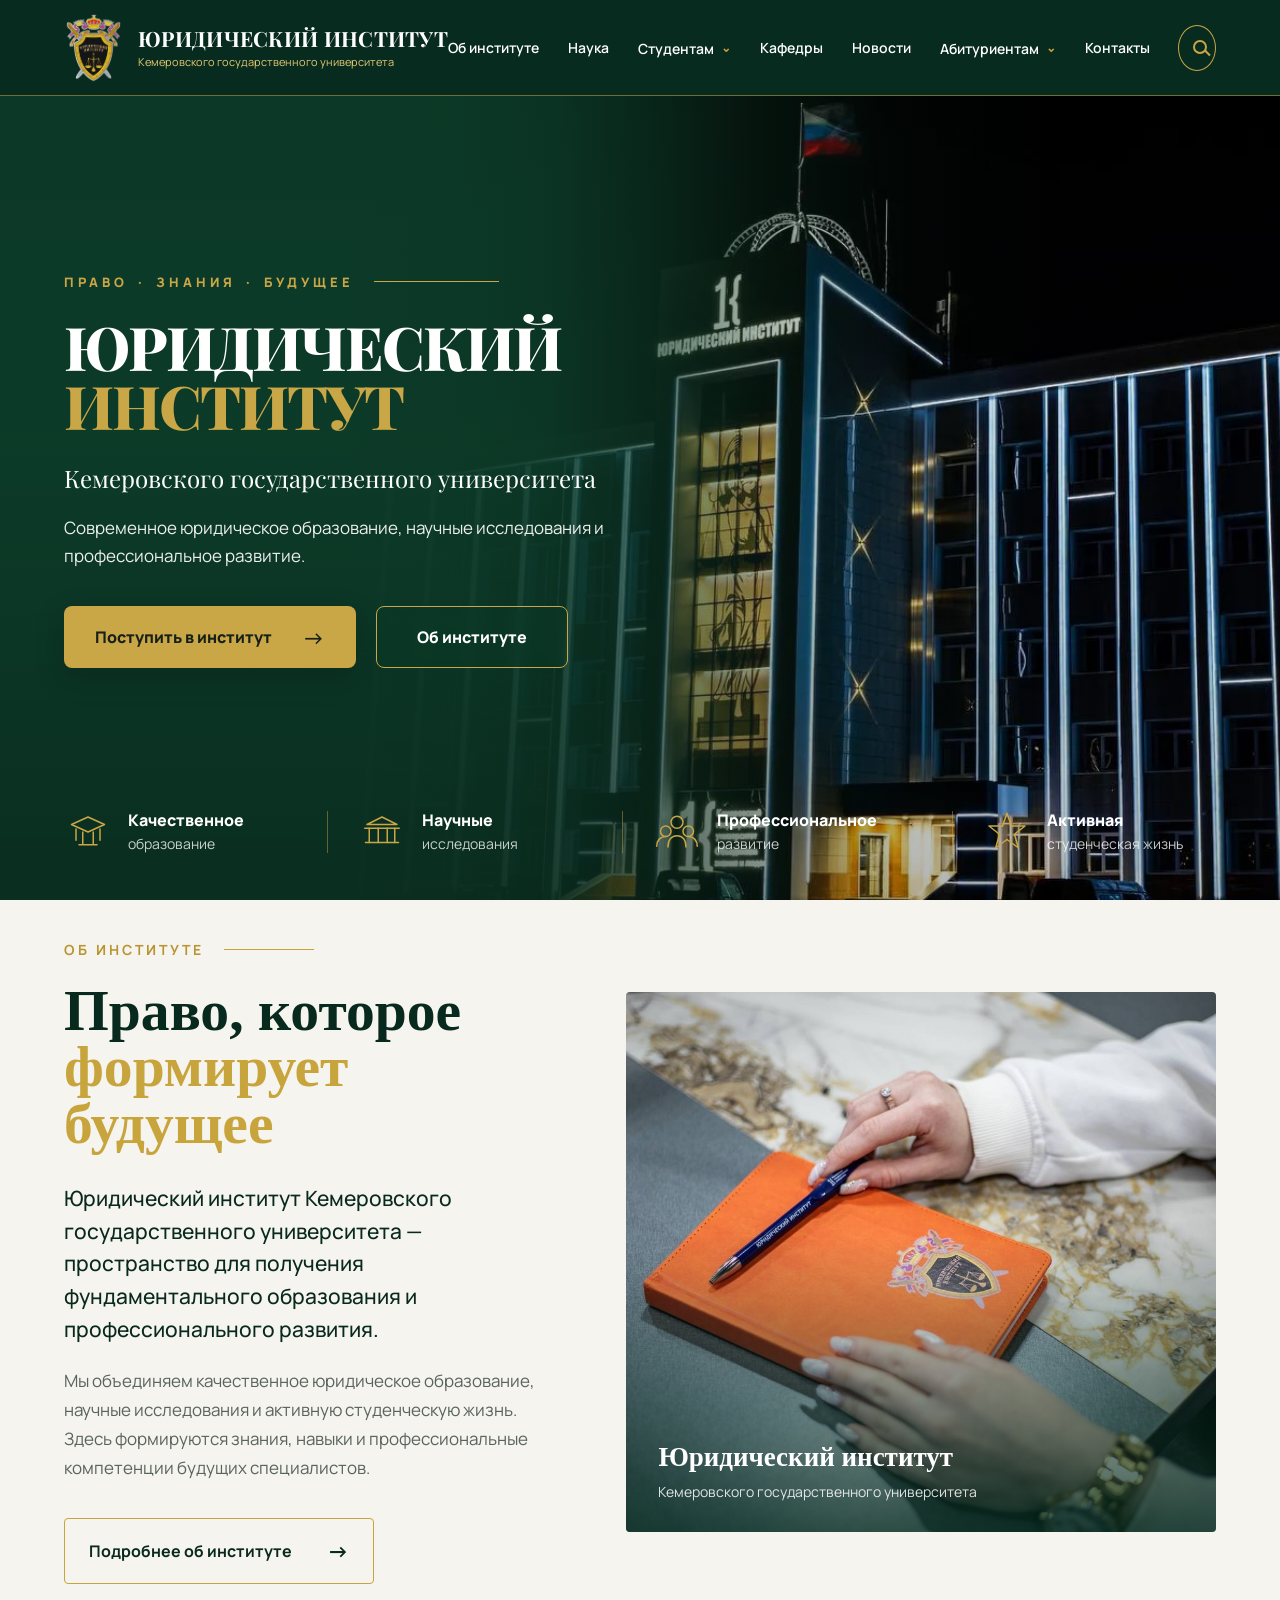
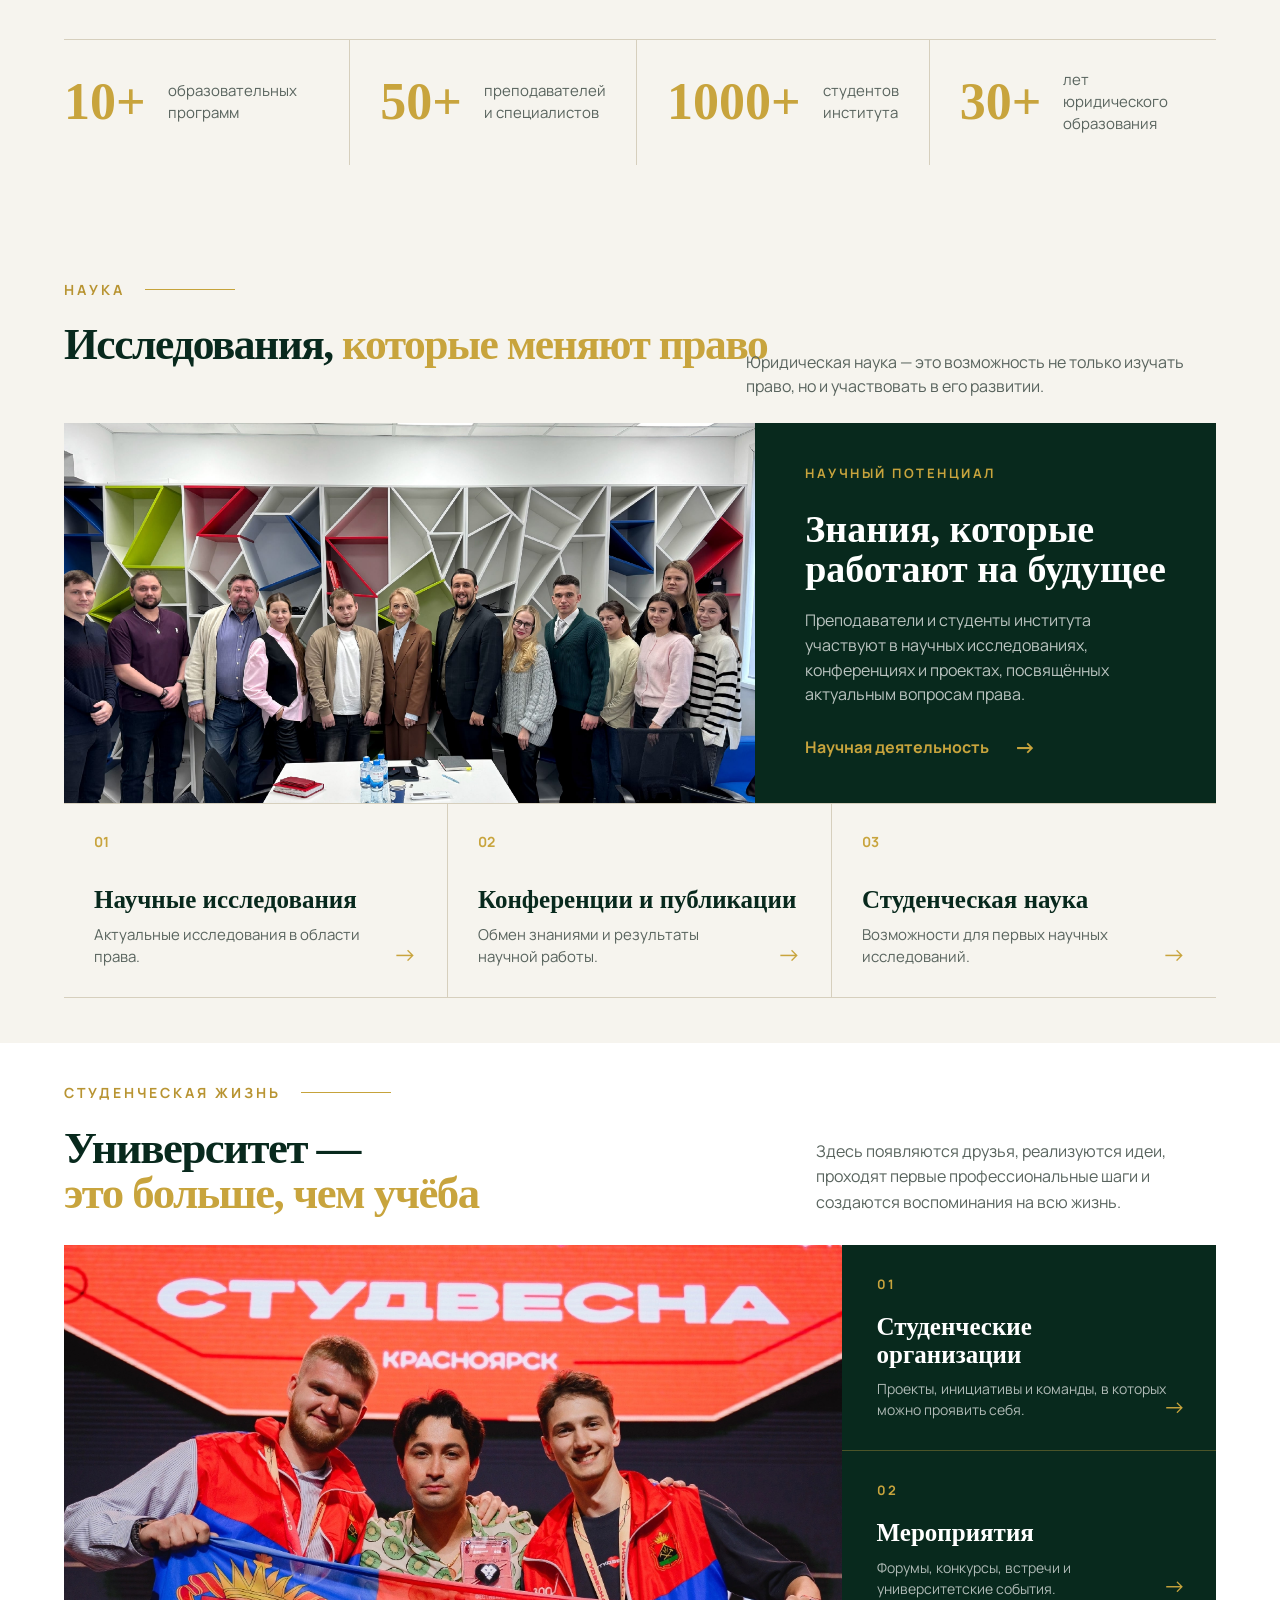
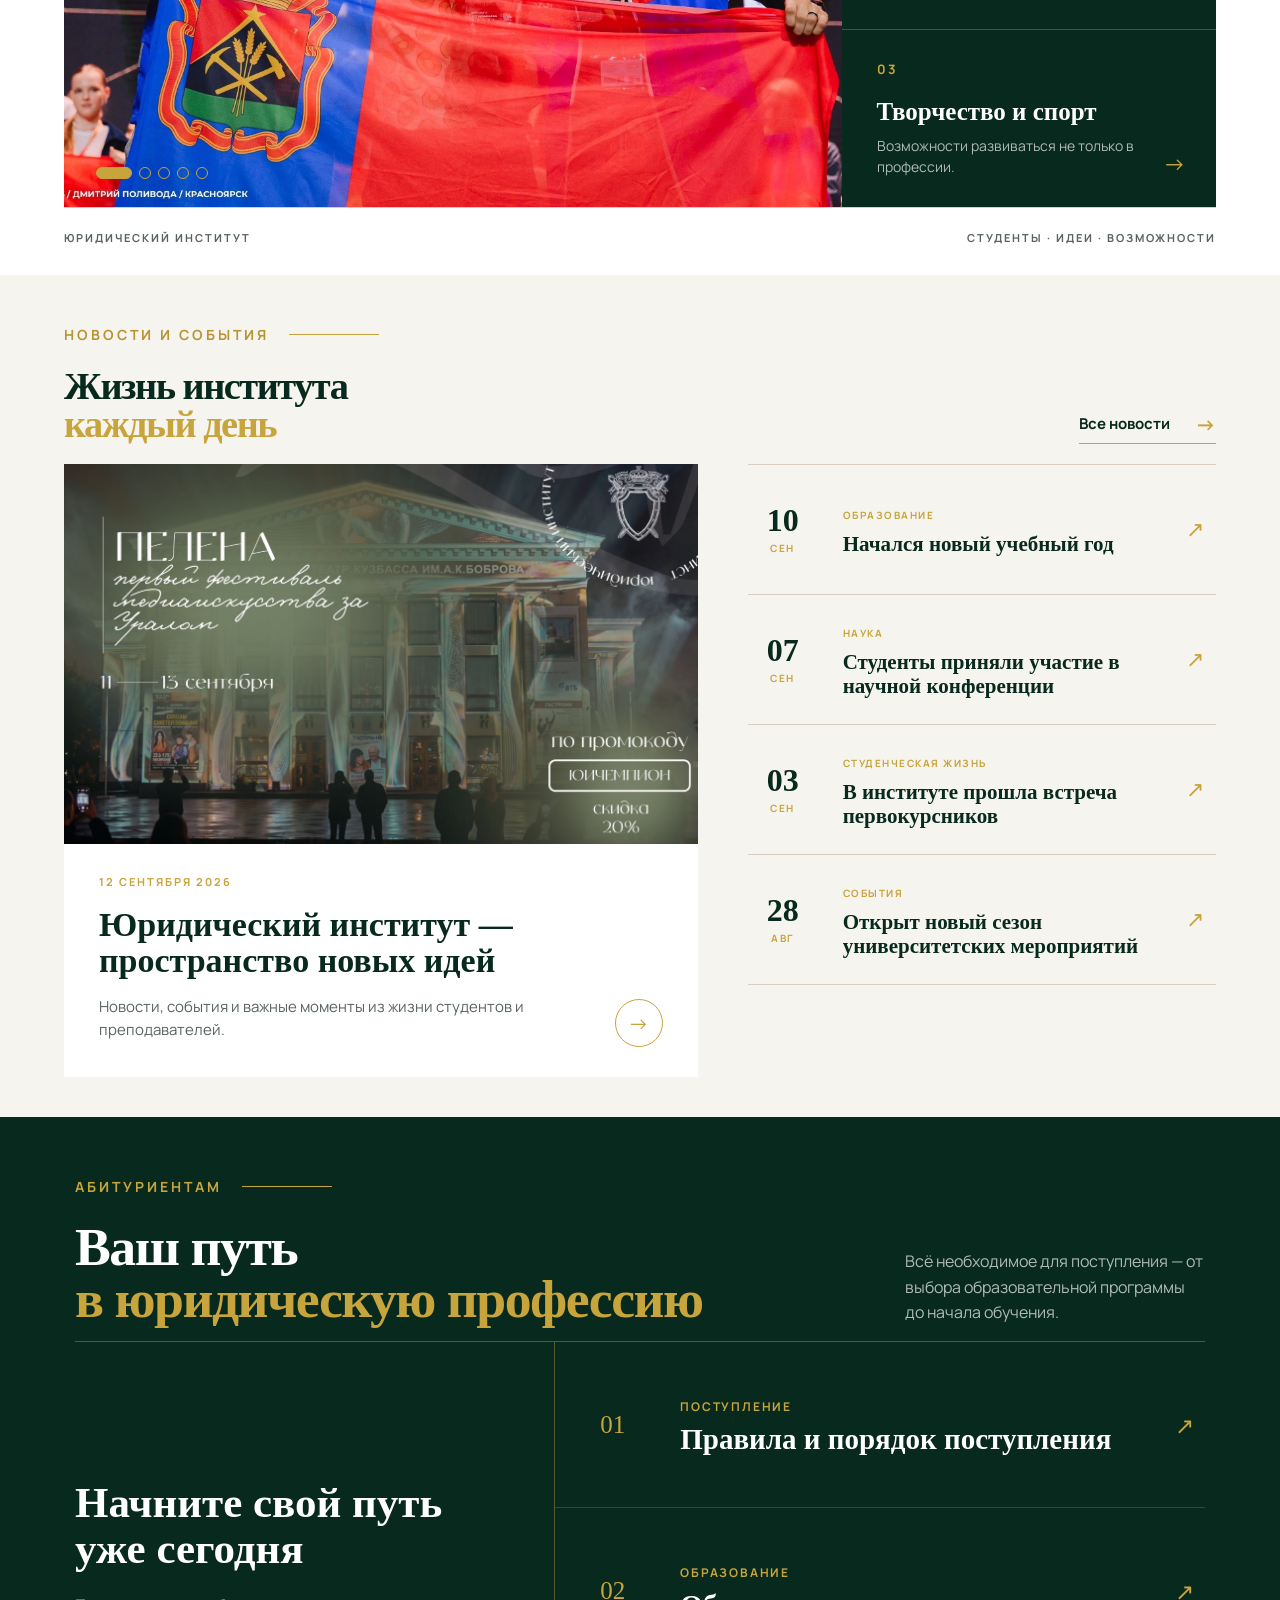
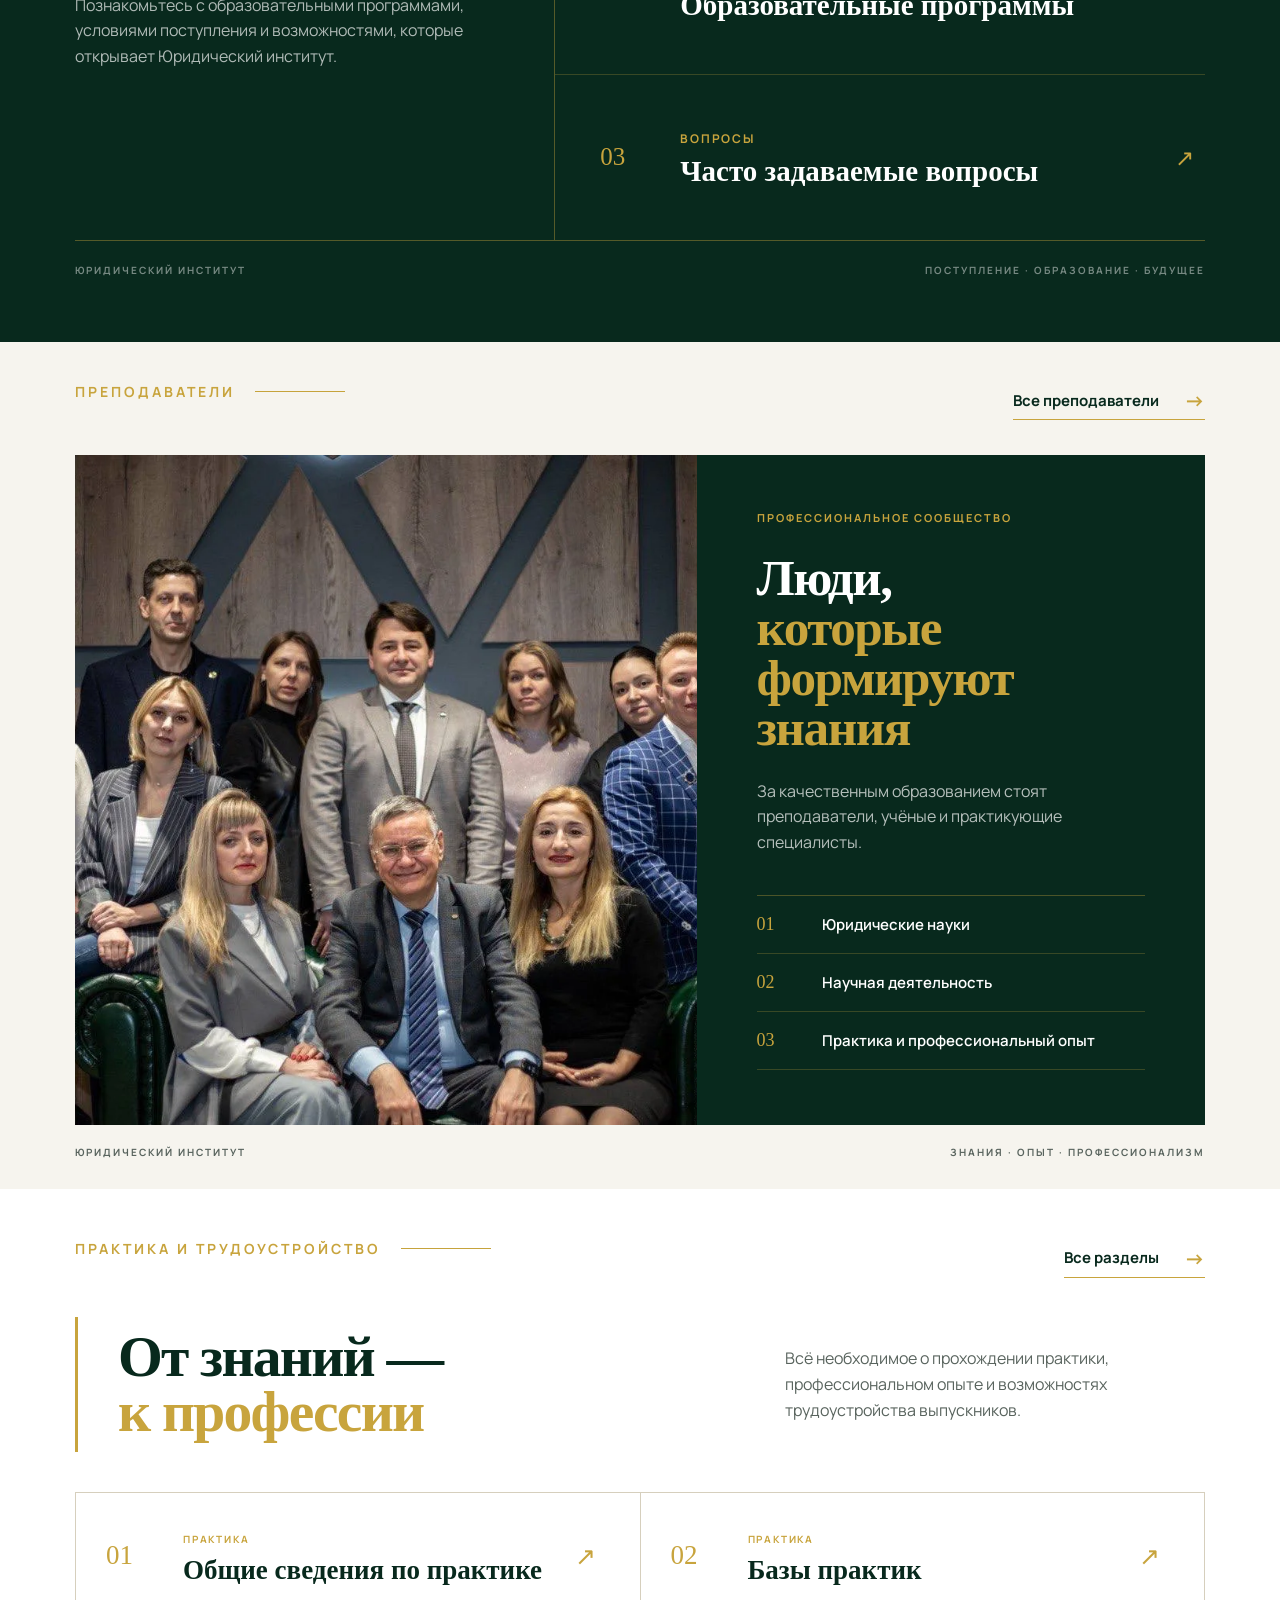
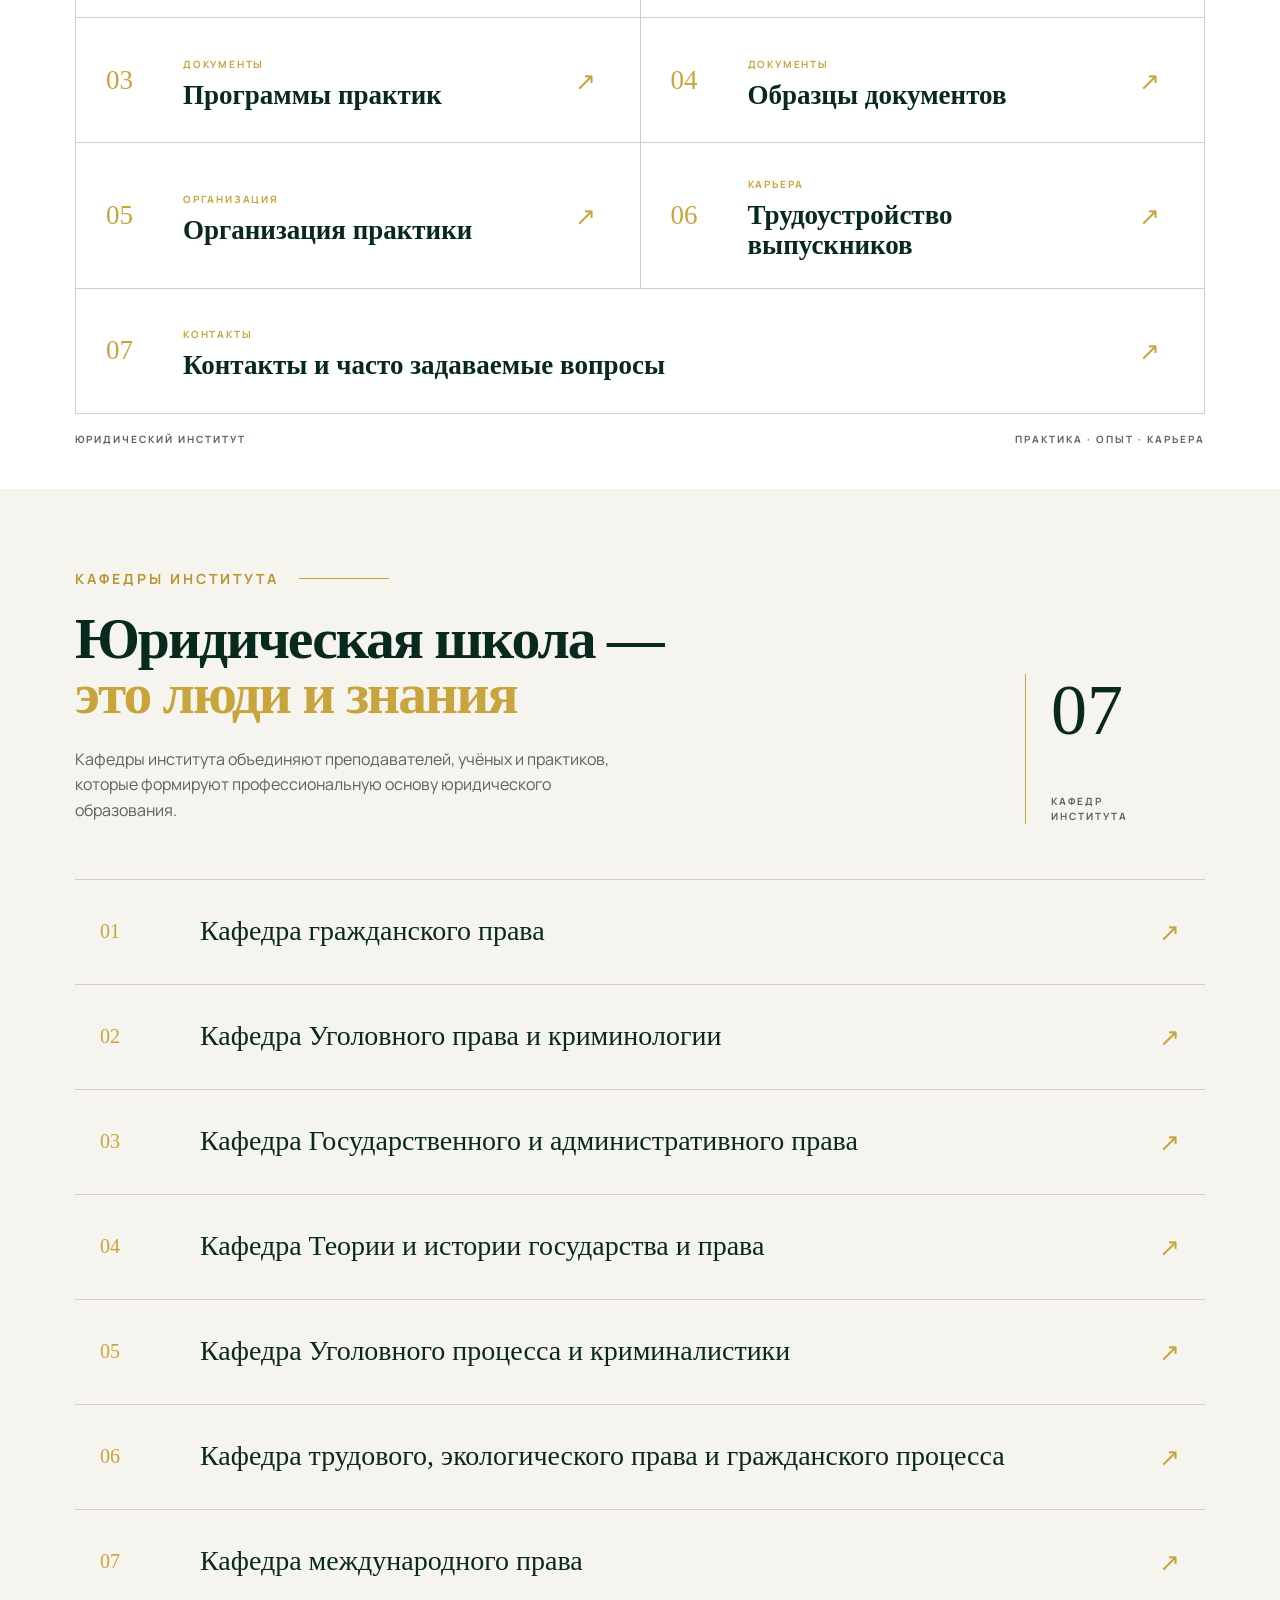
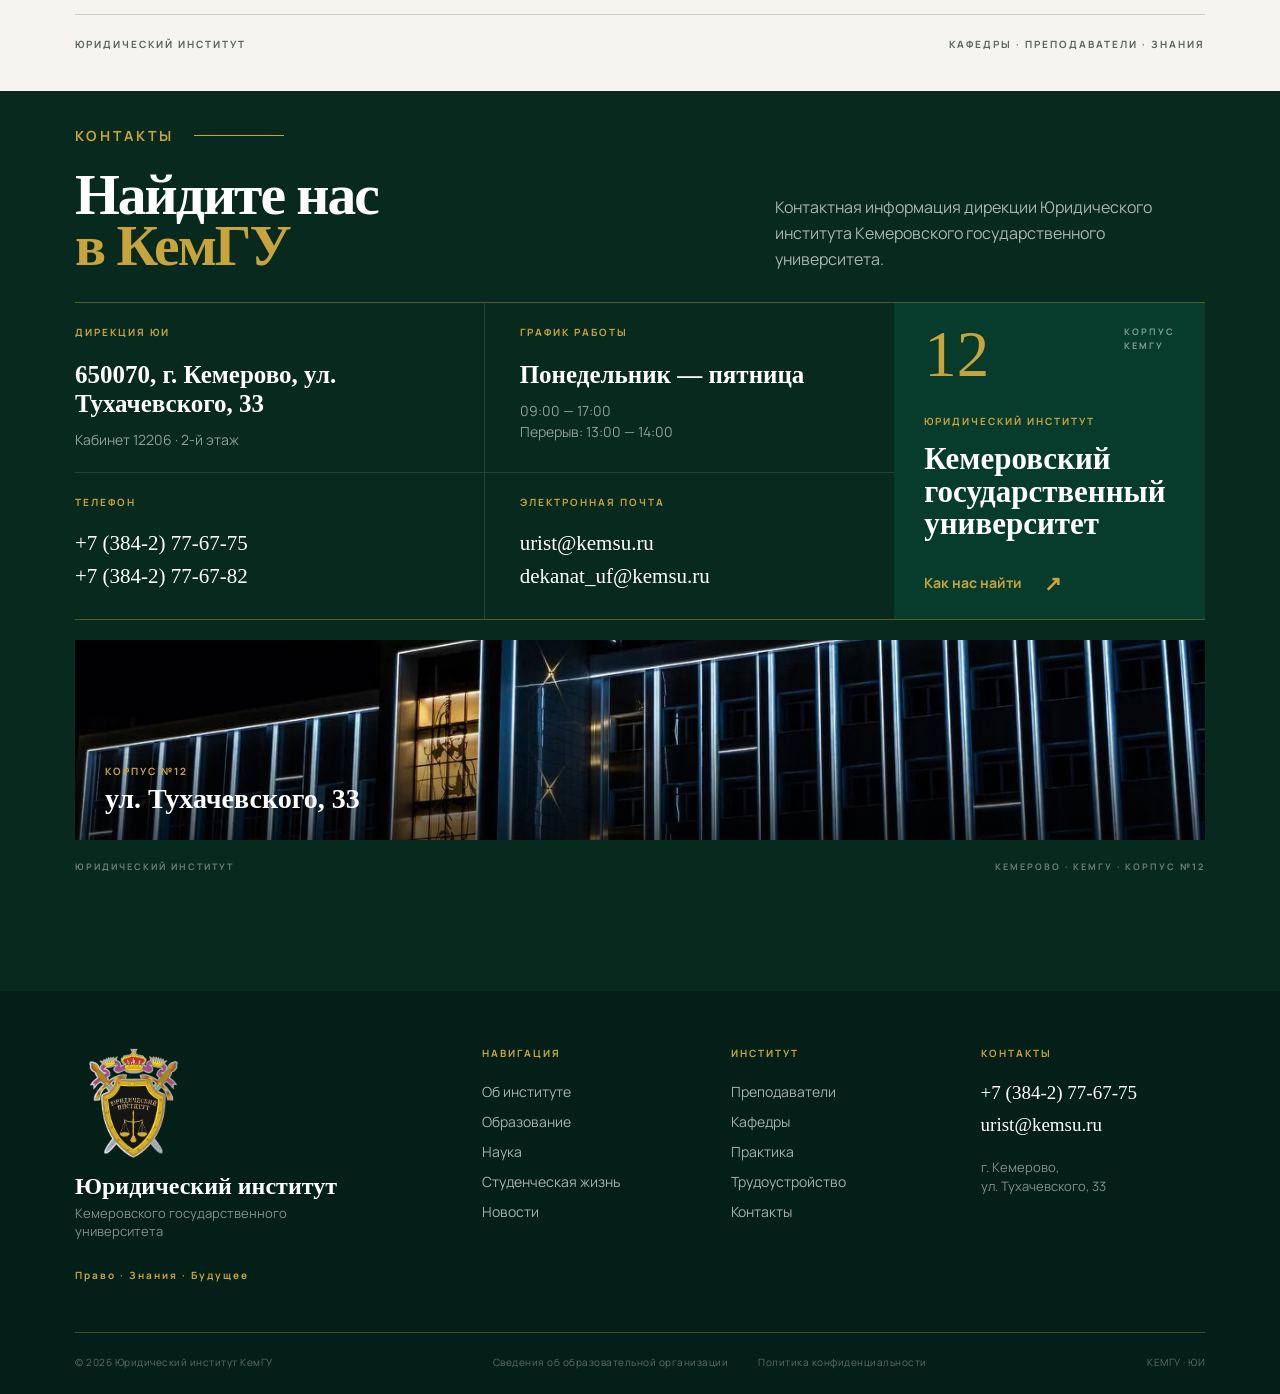
==== index.html @ 69076af4 "Add files via upload" ====
<!DOCTYPE html>
<html lang="ru">

<head>
    <meta charset="UTF-8">
    <meta name="viewport" content="width=device-width, initial-scale=1.0">

    <title>Юридический институт КемГУ</title>

    <!-- Шрифты -->
    <link rel="preconnect" href="https://fonts.googleapis.com">
    <link rel="preconnect" href="https://fonts.gstatic.com" crossorigin>

    <link
        href="https://fonts.googleapis.com/css2?family=Manrope:wght@400;500;600;700;800&family=Playfair+Display:wght@600;700;800&display=swap"
        rel="stylesheet"
    >

    <!-- Наши стили -->
    <link rel="stylesheet" href="style.css">
</head>


<body>

    <!-- =========================
         ШАПКА
    ========================== -->

    <header class="header">

        <div class="container header-inner">

            <!-- Логотип -->

<a href="#top" class="logo">
                <img
                    src="images/emblem.png"
                    alt="Герб Юридического института"
                >

                <div class="logo-text">

                    <div class="logo-title">
                        ЮРИДИЧЕСКИЙ ИНСТИТУТ
                    </div>

                    <div class="logo-subtitle">
                        Кемеровского государственного университета
                    </div>

                </div>

            </a>


            <!-- Навигация -->

<nav class="navigation">

    <a href="#about">
        Об институте
    </a>


    <a href="#science">
        Наука
    </a>

<div class="nav-dropdown">

    <button class="nav-dropdown-button" type="button">
        Студентам
        <span>⌄</span>
    </button>

    <div class="nav-dropdown-menu">

        <a href="#">
            Расписание
            <span>→</span>
        </a>

        <a href="#students">
            Студенческие организации
            <span>→</span>
        </a>

        <a href="#students">
            Мероприятия
            <span>→</span>
        </a>

        <a href="#practice">
            Практика и трудоустройство
            <span>→</span>
        </a>


    </div>

</div>
    <a href="#departments">
        Кафедры
    </a>

    <a href="#news">
        Новости
    </a>

<div class="nav-dropdown nav-dropdown-applicants">

    <button class="nav-dropdown-button" type="button">
        Абитуриентам
        <span>⌄</span>
    </button>

    <div class="nav-dropdown-menu">

        <a href="applicants.html">
            Абитуриенту
            <span>→</span>
        </a>

        <a href="applicants.html#programs">
            Образовательные программы
            <span>→</span>
        </a>

        <a href="applicants.html#rules">
            Правила и порядок поступления
            <span>→</span>
        </a>

        <a href="applicants.html#faq">
            Часто задаваемые вопросы
            <span>→</span>
        </a>

    </div>

</div>

    <a href="#contacts">
        Контакты
    </a>

</nav>

            <!-- Поиск -->

            <button class="search-button" aria-label="Поиск">

                <span></span>

            </button>

        </div>

    </header>



    <!-- =========================
         ГЛАВНЫЙ ЭКРАН
    ========================== -->

    <main>

<section class="hero" id="top">

            <!-- ФОТО КОРПУСА -->

            <div class="hero-photo">

                <img
                    src="images/institute.webp"
                    alt="Здание Юридического института"
                >

            </div>


            <!-- ЗЕЛЁНЫЙ ГРАДИЕНТ -->

            <div class="hero-gradient"></div>


            <!-- ДОПОЛНИТЕЛЬНОЕ ЗАТЕМНЕНИЕ -->

            <div class="hero-dark"></div>



            <!-- ОСНОВНОЙ КОНТЕНТ -->

            <div class="container hero-container">

                <div class="hero-content">


                    <!-- Маленький заголовок -->

                    <div class="hero-label">

                        <span>
                            ПРАВО
                        </span>

                        <b>·</b>

                        <span>
                            ЗНАНИЯ
                        </span>

                        <b>·</b>

                        <span>
                            БУДУЩЕЕ
                        </span>

                        <i></i>

                    </div>



                    <!-- Главный заголовок -->

                    <h1>

                        <span class="title-white">
                            ЮРИДИЧЕСКИЙ
                        </span>

                        <span class="title-gold">
                            ИНСТИТУТ
                        </span>

                    </h1>



                    <!-- Университет -->

                    <div class="hero-university">

                        Кемеровского государственного университета

                    </div>



                    <!-- Описание -->

                    <p class="hero-description">

                        Современное юридическое образование,
                        научные исследования и профессиональное развитие.

                    </p>



                    <!-- Кнопки -->

                    <div class="hero-buttons">

                        <a href="#" class="button button-primary">

                            <span>
                                Поступить в институт
                            </span>

                            <strong>
                                →
                            </strong>

                        </a>


                        <a href="#" class="button button-secondary">

                            Об институте

                        </a>

                    </div>


                </div>

            </div>



            <!-- =========================
                 ПРЕИМУЩЕСТВА
            ========================== -->

            <div class="container features">


                <!-- 1 -->

                <div class="feature">

                    <div class="feature-icon">

                        <svg viewBox="0 0 64 64">
                            <path d="M10 22 L32 12 L54 22 L32 32 Z"/>
                            <path d="M16 28 V43"/>
                            <path d="M48 28 V43"/>
                            <path d="M25 32 V48"/>
                            <path d="M39 32 V48"/>
                            <path d="M20 49 H44"/>
                        </svg>

                    </div>

                    <div class="feature-text">

                        <strong>
                            Качественное
                        </strong>

                        <span>
                            образование
                        </span>

                    </div>

                </div>



                <!-- Разделитель -->

                <div class="feature-divider"></div>



                <!-- 2 -->

                <div class="feature">

                    <div class="feature-icon">

                        <svg viewBox="0 0 64 64">
                            <path d="M10 46 H54"/>
                            <path d="M15 46 V27"/>
                            <path d="M27 46 V27"/>
                            <path d="M39 46 V27"/>
                            <path d="M49 46 V27"/>
                            <path d="M9 27 H55"/>
                            <path d="M12 22 L32 12 L52 22 Z"/>
                        </svg>

                    </div>

                    <div class="feature-text">

                        <strong>
                            Научные
                        </strong>

                        <span>
                            исследования
                        </span>

                    </div>

                </div>



                <!-- Разделитель -->

                <div class="feature-divider"></div>



                <!-- 3 -->

                <div class="feature">

                    <div class="feature-icon">

                        <svg viewBox="0 0 64 64">
                            <circle cx="32" cy="19" r="8"/>
                            <circle cx="17" cy="31" r="7"/>
                            <circle cx="47" cy="31" r="7"/>
                            <path d="M20 52 C20 42 25 37 32 37 C39 37 44 42 44 52"/>
                            <path d="M5 51 C5 43 10 38 17 38"/>
                            <path d="M59 51 C59 43 54 38 47 38"/>
                        </svg>

                    </div>

                    <div class="feature-text">

                        <strong>
                            Профессиональное
                        </strong>

                        <span>
                            развитие
                        </span>

                    </div>

                </div>



                <!-- Разделитель -->

                <div class="feature-divider"></div>



                <!-- 4 -->

                <div class="feature">

                    <div class="feature-icon">

                        <svg viewBox="0 0 64 64">
                            <path d="M32 7 L38 24 L56 24 L42 35 L47 53 L32 42 L17 53 L22 35 L8 24 L26 24 Z"/>
                        </svg>

                    </div>

                    <div class="feature-text">

                        <strong>
                            Активная
                        </strong>

                        <span>
                            студенческая жизнь
                        </span>

                    </div>

                </div>


            </div>


        </section>


        <!-- =========================
     ОБ ИНСТИТУТЕ
========================== -->

<section class="about" id="about">
    <div class="container about-container">

        <!-- ТЕКСТ -->

        <div class="about-content">

            <div class="section-label">
                ОБ ИНСТИТУТЕ
            </div>

            <h2>
                Право, которое
                <span>формирует будущее</span>
            </h2>

            <p class="about-lead">
                Юридический институт Кемеровского государственного
                университета — пространство для получения
                фундаментального образования и профессионального развития.
            </p>

            <p class="about-text">
                Мы объединяем качественное юридическое образование,
                научные исследования и активную студенческую жизнь.
                Здесь формируются знания, навыки и профессиональные
                компетенции будущих специалистов.
            </p>

            <a href="#" class="about-button">
                Подробнее об институте
                <span>→</span>
            </a>

        </div>


        <!-- ФОТО -->

        <div class="about-photo">

            <img
                src="images/bloknot.jpg"
                alt="Юридический институт"
            >

            <div class="about-photo-label">

                <strong>
                    Юридический институт
                </strong>

                <span>
                    Кемеровского государственного университета
                </span>

            </div>

        </div>

    </div>


    <!-- ПОКАЗАТЕЛИ -->

    <div class="container about-stats">

        <div class="about-stat">
            <strong>10+</strong>
            <span>образовательных<br>программ</span>
        </div>

        <div class="about-stat">
            <strong>50+</strong>
            <span>преподавателей<br>и специалистов</span>
        </div>

        <div class="about-stat">
            <strong>1000+</strong>
            <span>студентов<br>института</span>
        </div>

        <div class="about-stat">
            <strong>30+</strong>
            <span>лет юридического<br>образования</span>
        </div>

    </div>

</section>




<!-- =========================
     НАУКА
========================== -->

<section class="science" id="science">
    <div class="container science-container">

        <!-- ЗАГОЛОВОК -->

        <div class="science-header">

            <div class="section-label">
                НАУКА
            </div>

            <h2>
                Исследования,
                <span>которые меняют право</span>
            </h2>

        </div>


        <!-- ВВОДНЫЙ ТЕКСТ -->

        <div class="science-intro">

            Юридическая наука — это возможность
            не только изучать право, но и участвовать
            в его развитии.

        </div>


        <!-- ОСНОВНОЙ БЛОК -->

        <div class="science-main">


            <!-- ФОТО -->

            <div class="science-photo">

                <img
                    src="images/science-conference.jpg"
                    alt="Научная деятельность Юридического института"
                >

            </div>


            <!-- ТЕКСТ -->

            <div class="science-content">

                <div class="science-number">
                    НАУЧНЫЙ ПОТЕНЦИАЛ
                </div>

                <h3>
                    Знания,
                    которые работают
                    на будущее
                </h3>

                <p>
                    Преподаватели и студенты института
                    участвуют в научных исследованиях,
                    конференциях и проектах, посвящённых
                    актуальным вопросам права.
                </p>

                <a href="#" class="science-button">
                    Научная деятельность
                    <span>→</span>
                </a>

            </div>

        </div>


        <!-- НАПРАВЛЕНИЯ -->

<!-- НАПРАВЛЕНИЯ -->

<div class="science-list">


    <a href="#" class="science-card">

        <span class="science-card-number">
            01
        </span>

        <div class="science-card-content">

            <h4>
                Научные исследования
            </h4>

            <p>
                Актуальные исследования
                в области права.
            </p>

        </div>

        <span class="science-card-arrow">
            →
        </span>

    </a>


    <a href="#" class="science-card">

        <span class="science-card-number">
            02
        </span>

        <div class="science-card-content">

            <h4>
                Конференции и публикации
            </h4>

            <p>
                Обмен знаниями и результаты
                научной работы.
            </p>

        </div>

        <span class="science-card-arrow">
            →
        </span>

    </a>


    <a href="#" class="science-card">

        <span class="science-card-number">
            03
        </span>

        <div class="science-card-content">

            <h4>
                Студенческая наука
            </h4>

            <p>
                Возможности для первых
                научных исследований.
            </p>

        </div>

        <span class="science-card-arrow">
            →
        </span>

    </a>


</div>
    </div>

</section>


<section class="student-life" id="students">
        <div class="container">

        <div class="student-life-header">
            <div>
                <div class="section-label">СТУДЕНЧЕСКАЯ ЖИЗНЬ</div>

                <h2>
                    Университет —
                    <span>это больше, чем учёба</span>
                </h2>
            </div>

            <p class="student-life-intro">
                Здесь появляются друзья, реализуются идеи,
                проходят первые профессиональные шаги
                и создаются воспоминания на всю жизнь.
            </p>
        </div>

        <div class="student-life-main">

<div class="student-life-photo">

    <img src="images/student-life.jpg"
         alt="Студенческая жизнь"
         class="student-slide active">

    <img src="images/student-life-2.jpg"
         alt="Студенческая жизнь"
         class="student-slide">

    <img src="images/student-life-3.jpg"
         alt="Студенческая жизнь"
         class="student-slide">

    <img src="images/student-life-4.jpg"
         alt="Студенческая жизнь"
         class="student-slide">

    <img src="images/student-life-5.jpg"
         alt="Студенческая жизнь"
         class="student-slide">

         <div class="student-life-dots">
    <button class="student-dot active" data-slide="0"></button>
    <button class="student-dot" data-slide="1"></button>
    <button class="student-dot" data-slide="2"></button>
    <button class="student-dot" data-slide="3"></button>
    <button class="student-dot" data-slide="4"></button>
        </div>

</div>
            <div class="student-life-links">

                <a href="#" class="student-life-item">
                    <span class="student-life-number">01</span>

                    <div>
                        <h3>Студенческие организации</h3>
                        <p>
                            Проекты, инициативы и команды,
                            в которых можно проявить себя.
                        </p>
                    </div>

                    <span class="student-life-arrow">→</span>
                </a>

                <a href="#" class="student-life-item">
                    <span class="student-life-number">02</span>

                    <div>
                        <h3>Мероприятия</h3>
                        <p>
                            Форумы, конкурсы, встречи
                            и университетские события.
                        </p>
                    </div>

                    <span class="student-life-arrow">→</span>
                </a>

                <a href="#" class="student-life-item">
                    <span class="student-life-number">03</span>

                    <div>
                        <h3>Творчество и спорт</h3>
                        <p>
                            Возможности развиваться
                            не только в профессии.
                        </p>
                    </div>

                    <span class="student-life-arrow">→</span>
                </a>

            </div>

        </div>

        <div class="student-life-bottom">
            <span>ЮРИДИЧЕСКИЙ ИНСТИТУТ</span>
            <span>СТУДЕНТЫ · ИДЕИ · ВОЗМОЖНОСТИ</span>
        </div>

    </div>
</section>

    </main>

<script>
    const studentSlides = document.querySelectorAll('.student-slide');
    const studentDots = document.querySelectorAll('.student-dot');
    const studentPhoto = document.querySelector('.student-life-photo');

    let currentStudentSlide = 0;
    let isChanging = false;
    let slideTimer;

    function showStudentSlide(index) {

        if (index === currentStudentSlide || isChanging) {
            return;
        }

        isChanging = true;

        const currentSlide = studentSlides[currentStudentSlide];
        const nextSlide = studentSlides[index];

        // Новая фотография заезжает справа
        nextSlide.classList.add('active');

        // Старая фотография уезжает влево
        currentSlide.classList.remove('active');
        currentSlide.classList.add('previous');

        // Переключаем точки
        studentDots[currentStudentSlide].classList.remove('active');
        studentDots[index].classList.add('active');

        currentStudentSlide = index;

        setTimeout(() => {
            currentSlide.classList.remove('previous');
            isChanging = false;
        }, 850);
    }

    function nextStudentSlide() {

        const nextSlide =
            (currentStudentSlide + 1) % studentSlides.length;

        showStudentSlide(nextSlide);
    }

    // Запускаем автоматическое переключение
    function startSlideTimer() {
        slideTimer = setInterval(nextStudentSlide, 4000);
    }

    // Останавливаем переключение
    function stopSlideTimer() {
        clearInterval(slideTimer);
    }

    // Навёл мышь — остановили
    studentPhoto.addEventListener('mouseenter', () => {
        stopSlideTimer();
    });

    // Убрал мышь — снова запустили
    studentPhoto.addEventListener('mouseleave', () => {
        stopSlideTimer();
        startSlideTimer();
    });

    // Переключение по точкам
    studentDots.forEach((dot, index) => {

        dot.addEventListener('click', () => {
            showStudentSlide(index);
        });

    });

    // Запускаем слайд-шоу
    startSlideTimer();
</script>

<!-- =========================
     Новости и события
========================== -->

<section class="news" id="news">
        <div class="container">

        <div class="news-header">
            <div>
                <div class="section-label">НОВОСТИ И СОБЫТИЯ</div>
                <h2>Жизнь института<br><span>каждый день</span></h2>
            </div>

            <a href="#" class="news-all">
                Все новости <span>→</span>
            </a>
        </div>

        <div class="news-layout">

            <!-- Главная новость -->
            <a href="#" class="news-feature">
                <div class="news-feature-image">
                    <img src="images/news-main.jpg" alt="Новости Юридического института">
                </div>

                <div class="news-feature-content">
                    <div class="news-date">12 СЕНТЯБРЯ 2026</div>

                    <h3>
                        Юридический институт —
                        пространство новых идей
                    </h3>

                    <p>
                        Новости, события и важные моменты
                        из жизни студентов и преподавателей.
                    </p>

                    <span class="news-arrow">→</span>
                </div>
            </a>

            <!-- Список новостей -->
            <div class="news-list">

                <a href="#" class="news-item">
                    <div class="news-item-date">
                        <strong>10</strong>
                        <span>СЕН</span>
                    </div>

                    <div class="news-item-content">
                        <span>ОБРАЗОВАНИЕ</span>
                        <h3>Начался новый учебный год</h3>
                    </div>

                    <div class="news-item-arrow">↗</div>
                </a>

                <a href="#" class="news-item">
                    <div class="news-item-date">
                        <strong>07</strong>
                        <span>СЕН</span>
                    </div>

                    <div class="news-item-content">
                        <span>НАУКА</span>
                        <h3>Студенты приняли участие в научной конференции</h3>
                    </div>

                    <div class="news-item-arrow">↗</div>
                </a>

                <a href="#" class="news-item">
                    <div class="news-item-date">
                        <strong>03</strong>
                        <span>СЕН</span>
                    </div>

                    <div class="news-item-content">
                        <span>СТУДЕНЧЕСКАЯ ЖИЗНЬ</span>
                        <h3>В институте прошла встреча первокурсников</h3>
                    </div>

                    <div class="news-item-arrow">↗</div>
                </a>

                <a href="#" class="news-item">
                    <div class="news-item-date">
                        <strong>28</strong>
                        <span>АВГ</span>
                    </div>

                    <div class="news-item-content">
                        <span>СОБЫТИЯ</span>
                        <h3>Открыт новый сезон университетских мероприятий</h3>
                    </div>

                    <div class="news-item-arrow">↗</div>
                </a>

            </div>

        </div>
    </div>
</section>


<section class="applicants" id="applicants">
        <div class="applicants-container">

        <div class="applicants-top">
            <div class="section-label">АБИТУРИЕНТАМ</div>

            <div class="applicants-title">
                <h2>
                    Ваш путь<br>
                    <span>в юридическую профессию</span>
                </h2>

                <p>
                    Всё необходимое для поступления —
                    от выбора образовательной программы
                    до начала обучения.
                </p>
            </div>
        </div>


        <div class="applicants-main">

            <div class="applicants-content">


                <h3>
                    Начните свой путь
                    уже сегодня
                </h3>

                <p>
                    Познакомьтесь с образовательными программами,
                    условиями поступления и возможностями,
                    которые открывает Юридический институт.
                </p>


            </div>


            <div class="applicants-links">

                <a href="applicants.html#rules" class="applicants-link">
                    <span class="applicants-link-number">01</span>

                    <div>
                        <span class="applicants-link-label">
                            ПОСТУПЛЕНИЕ
                        </span>

                        <h4>Правила и порядок поступления</h4>
                    </div>

                    <span class="applicants-link-arrow">↗</span>
                </a>


                <a href="applicants.html#programs" class="applicants-link">
                    <span class="applicants-link-number">02</span>

                    <div>
                        <span class="applicants-link-label">
                            ОБРАЗОВАНИЕ
                        </span>

                        <h4>Образовательные программы</h4>
                    </div>

                    <span class="applicants-link-arrow">↗</span>
                </a>


                <a href="applicants.html#faq" class="applicants-link">
                    <span class="applicants-link-number">03</span>

                    <div>
                        <span class="applicants-link-label">
                            ВОПРОСЫ
                        </span>

                        <h4>Часто задаваемые вопросы</h4>
                    </div>

                    <span class="applicants-link-arrow">↗</span>
                </a>

            </div>

        </div>


        <div class="applicants-bottom">
            <span>ЮРИДИЧЕСКИЙ ИНСТИТУТ</span>
            <span>ПОСТУПЛЕНИЕ · ОБРАЗОВАНИЕ · БУДУЩЕЕ</span>
        </div>

    </div>
</section>

<section class="teachers">
    <div class="teachers-container">

        <div class="teachers-header">
            <div class="section-label">ПРЕПОДАВАТЕЛИ</div>

            <a href="#" class="teachers-all">
                Все преподаватели <span>→</span>
            </a>
        </div>


        <div class="teachers-main">

            <div class="teachers-photo">
                <img src="images/teachers.jpg"
                     alt="Преподаватели Юридического института">
            </div>


            <div class="teachers-content">

                <div class="teachers-label">
                    ПРОФЕССИОНАЛЬНОЕ СООБЩЕСТВО
                </div>

                <h2>
                    Люди,
                    <span>которые формируют знания</span>
                </h2>

                <p class="teachers-lead">
                    За качественным образованием стоят
                    преподаватели, учёные и практикующие
                    специалисты.
                </p>

                <div class="teachers-directions">

                    <div class="teachers-direction">
                        <span>01</span>
                        <strong>Юридические науки</strong>
                    </div>

                    <div class="teachers-direction">
                        <span>02</span>
                        <strong>Научная деятельность</strong>
                    </div>

                    <div class="teachers-direction">
                        <span>03</span>
                        <strong>Практика и профессиональный опыт</strong>
                    </div>

                </div>

            </div>

        </div>


        <div class="teachers-bottom">
            <span>ЮРИДИЧЕСКИЙ ИНСТИТУТ</span>

            <span>
                ЗНАНИЯ · ОПЫТ · ПРОФЕССИОНАЛИЗМ
            </span>
        </div>

    </div>
</section>


<section class="practice" id="practice">
    <div class="practice-container">

        <div class="practice-header">
            <div class="section-label">ПРАКТИКА И ТРУДОУСТРОЙСТВО</div>

            <a href="#" class="practice-all">
                Все разделы <span>→</span>
            </a>
        </div>


        <div class="practice-intro">

            <div class="practice-line"></div>

            <h2>
                От знаний —
                <span>к профессии</span>
            </h2>

            <p>
                Всё необходимое о прохождении практики,
                профессиональном опыте и возможностях
                трудоустройства выпускников.
            </p>

        </div>


        <div class="practice-links">

            <a href="#" class="practice-link">
                <span class="practice-number">01</span>

                <div class="practice-link-content">
                    <span>ПРАКТИКА</span>
                    <h3>Общие сведения по практике</h3>
                </div>

                <span class="practice-arrow">↗</span>
            </a>


            <a href="#" class="practice-link">
                <span class="practice-number">02</span>

                <div class="practice-link-content">
                    <span>ПРАКТИКА</span>
                    <h3>Базы практик</h3>
                </div>

                <span class="practice-arrow">↗</span>
            </a>


            <a href="#" class="practice-link">
                <span class="practice-number">03</span>

                <div class="practice-link-content">
                    <span>ДОКУМЕНТЫ</span>
                    <h3>Программы практик</h3>
                </div>

                <span class="practice-arrow">↗</span>
            </a>


            <a href="#" class="practice-link">
                <span class="practice-number">04</span>

                <div class="practice-link-content">
                    <span>ДОКУМЕНТЫ</span>
                    <h3>Образцы документов</h3>
                </div>

                <span class="practice-arrow">↗</span>
            </a>


            <a href="#" class="practice-link">
                <span class="practice-number">05</span>

                <div class="practice-link-content">
                    <span>ОРГАНИЗАЦИЯ</span>
                    <h3>Организация практики</h3>
                </div>

                <span class="practice-arrow">↗</span>
            </a>


            <a href="#" class="practice-link">
                <span class="practice-number">06</span>

                <div class="practice-link-content">
                    <span>КАРЬЕРА</span>
                    <h3>Трудоустройство выпускников</h3>
                </div>

                <span class="practice-arrow">↗</span>
            </a>


            <a href="#" class="practice-link practice-link-wide">
                <span class="practice-number">07</span>

                <div class="practice-link-content">
                    <span>КОНТАКТЫ</span>
                    <h3>Контакты и часто задаваемые вопросы</h3>
                </div>

                <span class="practice-arrow">↗</span>
            </a>

        </div>


        <div class="practice-bottom">
            <span>ЮРИДИЧЕСКИЙ ИНСТИТУТ</span>
            <span>ПРАКТИКА · ОПЫТ · КАРЬЕРА</span>
        </div>

    </div>
</section>


<section class="departments" id="departments">
        <div class="container departments-container">

        <div class="departments-header">

            <div class="departments-title">
                <div class="section-label">КАФЕДРЫ ИНСТИТУТА</div>

<h2>
    <span class="departments-title-main">Юридическая школа —</span>
    <span>это люди и знания</span>
</h2>
                <p>
                    Кафедры института объединяют преподавателей,
                    учёных и практиков, которые формируют
                    профессиональную основу юридического образования.
                </p>
            </div>

            <div class="departments-mark">
                <span>07</span>
                <small>КАФЕДР<br>ИНСТИТУТА</small>
            </div>

        </div>


        <div class="departments-list">

            <a href="#" class="department-item">
                <span class="department-number">01</span>

                <div class="department-name">
                    Кафедра гражданского права
                </div>

                <span class="department-arrow">↗</span>
            </a>


            <a href="#" class="department-item">
                <span class="department-number">02</span>

                <div class="department-name">
                    Кафедра Уголовного права и криминологии
                </div>

                <span class="department-arrow">↗</span>
            </a>


            <a href="#" class="department-item">
                <span class="department-number">03</span>

                <div class="department-name">
                    Кафедра Государственного и административного права
                </div>

                <span class="department-arrow">↗</span>
            </a>


            <a href="#" class="department-item">
                <span class="department-number">04</span>

                <div class="department-name">
                    Кафедра Теории и истории государства и права
                </div>

                <span class="department-arrow">↗</span>
            </a>


            <a href="#" class="department-item">
                <span class="department-number">05</span>

                <div class="department-name">
                    Кафедра Уголовного процесса и криминалистики
                </div>

                <span class="department-arrow">↗</span>
            </a>


            <a href="#" class="department-item">
                <span class="department-number">06</span>

                <div class="department-name">
                    Кафедра трудового, экологического права и гражданского процесса
                </div>

                <span class="department-arrow">↗</span>
            </a>


            <a href="#" class="department-item">
                <span class="department-number">07</span>

                <div class="department-name">
                    Кафедра международного права
                </div>

                <span class="department-arrow">↗</span>
            </a>

        </div>


        <div class="departments-bottom">
            <span>ЮРИДИЧЕСКИЙ ИНСТИТУТ</span>
            <span>КАФЕДРЫ · ПРЕПОДАВАТЕЛИ · ЗНАНИЯ</span>
        </div>

    </div>
</section>

<section class="contacts" id="contacts">
    <div class="contacts-container">

        <div class="contacts-header">

            <div>
                <div class="section-label">КОНТАКТЫ</div>

                <h2>
                    Найдите нас
                    <span>в КемГУ</span>
                </h2>
            </div>

<p class="contacts-intro">
    Контактная информация дирекции
    Юридического института Кемеровского
    государственного университета.
</p>
        </div>


        <div class="contacts-main">

            <!-- Левая часть -->

            <div class="contacts-info">

<div class="contact-item contact-address">

    <span class="contact-label">ДИРЕКЦИЯ ЮИ</span>

    <h3>
        650070, г. Кемерово,
        ул. Тухачевского, 33
    </h3>

    <p>
        Кабинет 12206 · 2-й этаж
    </p>

</div>

                <div class="contact-item">

                    <span class="contact-label">ГРАФИК РАБОТЫ</span>

                    <h3>
                        Понедельник — пятница
                    </h3>

                    <p>
                        09:00 — 17:00<br>
                        Перерыв: 13:00 — 14:00
                    </p>

                </div>


                <div class="contact-item">

                    <span class="contact-label">ТЕЛЕФОН</span>

                    <a href="tel:+73842776775">
                        +7 (384-2) 77-67-75
                    </a>

                    <a href="tel:+73842776782">
                        +7 (384-2) 77-67-82
                    </a>

                </div>


                <div class="contact-item">

                    <span class="contact-label">ЭЛЕКТРОННАЯ ПОЧТА</span>

                    <a href="mailto:urist@kemsu.ru">
                        urist@kemsu.ru
                    </a>

                    <a href="mailto:dekanat_uf@kemsu.ru">
                        dekanat_uf@kemsu.ru
                    </a>

                </div>

            </div>


            <!-- Правая часть -->

            <div class="contacts-side">

                <div class="contacts-side-top">
                    <span>12</span>
                    <small>КОРПУС<br>КЕМГУ</small>
                </div>

                <div class="contacts-side-content">

                    <div class="contacts-side-label">
                        ЮРИДИЧЕСКИЙ ИНСТИТУТ
                    </div>

                    <h3>
                        Кемеровский<br>
                        государственный<br>
                        университет
                    </h3>

                    <a href="#" class="contacts-button">
                        Как нас найти
                        <span>↗</span>
                    </a>

                </div>

            </div>

        </div>


        <!-- Фото корпуса -->

        <div class="contacts-photo">

            <img
                src="images/institute.webp"
                alt="Корпус Юридического института КемГУ"
            >

            <div class="contacts-photo-overlay">
                <span>КОРПУС №12</span>
                <strong>ул. Тухачевского, 33</strong>
            </div>

        </div>


        <div class="contacts-bottom">

            <span>ЮРИДИЧЕСКИЙ ИНСТИТУТ</span>

            <span>
                КЕМЕРОВО · КЕМГУ · КОРПУС №12
            </span>

        </div>

    </div>

</section>

<footer class="footer">

    <div class="footer-container">

        <div class="footer-main">

            <!-- Бренд -->

            <div class="footer-brand">

                <div class="footer-logo">
    <img src="images/emblem.png" alt="Герб Юридического института">
</div>

                <div class="footer-brand-text">

                    <strong>
                        Юридический институт
                    </strong>

                    <span>
                        Кемеровского государственного
                        университета
                    </span>

                </div>

                <p>
                    Право · Знания · Будущее
                </p>

            </div>


            <!-- Навигация -->

            <div class="footer-column">

                <span class="footer-title">
                    НАВИГАЦИЯ
                </span>

                <a href="#">Об институте</a>
                <a href="#">Образование</a>
                <a href="#">Наука</a>
                <a href="#">Студенческая жизнь</a>
                <a href="#">Новости</a>

            </div>


            <!-- Институт -->

            <div class="footer-column">

                <span class="footer-title">
                    ИНСТИТУТ
                </span>

                <a href="#">Преподаватели</a>
                <a href="#">Кафедры</a>
                <a href="#">Практика</a>
                <a href="#">Трудоустройство</a>
                <a href="#">Контакты</a>

            </div>


            <!-- Контакты -->

            <div class="footer-contact">

                <span class="footer-title">
                    КОНТАКТЫ
                </span>

                <a href="tel:+73842776775">
                    +7 (384-2) 77-67-75
                </a>

                <a href="mailto:urist@kemsu.ru">
                    urist@kemsu.ru
                </a>

                <p>
                    г. Кемерово,<br>
                    ул. Тухачевского, 33
                </p>

            </div>

        </div>


        <!-- Нижняя строка -->

        <div class="footer-bottom">

            <span>
                © 2026 Юридический институт КемГУ
            </span>

            <div class="footer-bottom-links">
                <a href="#">Сведения об образовательной организации</a>
                <a href="#">Политика конфиденциальности</a>
            </div>

            <span>
                КЕМГУ · ЮИ
            </span>

        </div>

    </div>

</footer>
</body>

</html>
---- style.css ----
/* =========================================
   БАЗА
========================================= */

*{
    margin: 0;
    padding: 0;
    box-sizing: border-box;
}

html{
    scroll-behavior: smooth;
}

body{
    margin: 0;

    font-family: "Manrope", sans-serif;

    background: #f8f7f2;

    color: #18201c;

    overflow-x: hidden;
}

a{
    text-decoration: none;
}

button{
    font-family: inherit;
}

.container{
    width: min(90%, 1400px);
    margin: 0 auto;
}



/* =========================================
   ЦВЕТА
========================================= */

:root{

    --green: #0d3d2a;

    --green-dark: #08291d;

    --green-light: #164d37;

    --gold: #c9a646;

    --gold-light: #e3c873;

    --white: #ffffff;

}



/* =========================================
   ШАПКА
========================================= */

.header{
    position: absolute;
    top: 0;
    left: 0;
    width: 100%;
    height: 96px;
    z-index: 100;
   background: #072b1e;
    border-bottom: 1px solid rgba(201, 166, 70, 0.55);
}

.header-inner{
    height: 100%;
    display: flex;
    align-items: center;
    position: relative;
    z-index: 101;
}


/* =========================================
   ЛОГОТИП
========================================= */

.logo{

    display: flex;

    align-items: center;

    gap: 16px;

    color: white;

    flex-shrink: 0;

}


.logo img{

    width: 58px;

    height: 70px;

    object-fit: contain;

}


.logo-title{

    font-family: "Playfair Display", Georgia, serif;

    font-size: 21px;

    line-height: 1.1;

    font-weight: 700;

    letter-spacing: 0.3px;

    white-space: nowrap;

}


.logo-subtitle{

    margin-top: 5px;

    font-size: 11px;

    line-height: 1.2;

    color: var(--gold-light);

}



/* =========================================
   НАВИГАЦИЯ
========================================= */

.navigation{

    display: flex;

    align-items: center;

    gap: 29px;

    margin-left: auto;

}


.navigation a{

    position: relative;

    color: white;

    font-size: 14px;

    font-weight: 600;

    white-space: nowrap;

    transition: 0.25s ease;

}


.navigation a::after{

    content: "";

    position: absolute;

    left: 0;

    bottom: -9px;

    width: 0;

    height: 2px;

    background: var(--gold);

    transition: 0.25s ease;

}


.navigation a:hover{

    color: var(--gold-light);

}


.navigation a:hover::after{

    width: 100%;

}



/* =========================================
   ПОИСК
========================================= */

.search-button{

    width: 46px;

    height: 46px;

    margin-left: 28px;

    border-radius: 50%;

    border: 1.5px solid var(--gold);

    background: transparent;

    position: relative;

    cursor: pointer;

    transition: 0.25s ease;

}


.search-button::before{

    content: "";

    position: absolute;

    width: 10px;

    height: 10px;

    border: 2px solid var(--gold);

    border-radius: 50%;

    top: 14px;

    left: 14px;

}


.search-button::after{

    content: "";

    position: absolute;

    width: 7px;

    height: 2px;

    background: var(--gold);

    transform: rotate(45deg);

    top: 26px;

    left: 25px;

}


.search-button:hover{

    background: var(--gold);

}


.search-button:hover::before{

    border-color: var(--green);

}


.search-button:hover::after{

    background: var(--green);

}



/* =========================================
   HERO
========================================= */

.hero{
    position: relative;

    /* Ровно один экран */
    height: 100vh;
    min-height: 700px;

    padding-top: 96px;

    overflow: hidden;

    background: var(--green-dark);

    color: white;
}

/* =========================================
   ФОТО
========================================= */

.hero-photo{
    position: absolute;
    top: 0;
    right: 0;
    width: 72%;
    height: 100%;
    z-index: 1;
    overflow: hidden;
}

.hero-photo img{
    width: 100%;
    height: 100%;
    display: block;
    object-fit: cover;

    /* Центральный вход */
    object-position: 15% center;

    filter: brightness(1) saturate(1.08);

    transform: scale(1.02);
}


/* =========================================
   ГЛАВНЫЙ ЗЕЛЁНЫЙ ГРАДИЕНТ
========================================= */

.hero-gradient{
    position: absolute;
    inset: 0;
    z-index: 2;
    pointer-events: none;

    background:
        linear-gradient(
            90deg,
            #0d3d2a 0%,
            #0d3d2a 24%,
            rgba(13, 61, 42, 0.98) 35%,
            rgba(13, 61, 42, 0.90) 43%,
            rgba(13, 61, 42, 0.65) 51%,
            rgba(13, 61, 42, 0.30) 60%,
            rgba(13, 61, 42, 0.08) 70%,
            transparent 82%
        );
}


/* =========================================
   ЗАТЕМНЕНИЕ ФОТО
========================================= */

.hero-dark{

    position: absolute;

    inset: 0;

    z-index: 3;

    pointer-events: none;

    background:

        linear-gradient(
            180deg,

            rgba(0, 0, 0, 0.08),

            rgba(0, 0, 0, 0.04) 50%,

            rgba(0, 0, 0, 0.25) 100%
        );

}



/* =========================================
   КОНТЕНТ HERO
========================================= */

.hero-container{
    position: relative;

    z-index: 5;

    height: calc(100vh - 96px);

    display: flex;

    align-items: center;
}

.hero-content{

    width: 650px;

    padding-bottom: 55px;

}



/* =========================================
   МАЛЕНЬКИЙ ЗАГОЛОВОК
========================================= */

.hero-label{

    display: flex;

    align-items: center;

    gap: 10px;

    margin-bottom: 26px;

    color: var(--gold);

    font-size: 13px;

    font-weight: 800;

    letter-spacing: 4px;

}


.hero-label b{

    font-weight: 800;

}


.hero-label i{

    width: 125px;

    height: 1px;

    margin-left: 10px;

    background: var(--gold);

}



/* =========================================
   H1
========================================= */

.hero h1{
    margin: 0;

    font-family: "Playfair Display", Georgia, serif;

    font-size: clamp(54px, 4.7vw, 72px);

    line-height: 0.98;

    letter-spacing: -2px;

    font-weight: 800;
}

.title-white{

    display: block;

    color: white;

}


.title-gold{

    display: block;

    color: var(--gold);

}



/* =========================================
   УНИВЕРСИТЕТ
========================================= */

.hero-university{

    margin-top: 27px;

    font-family: "Playfair Display", Georgia, serif;

    font-size: 24px;

    line-height: 1.4;

    color: white;

}



/* =========================================
   ОПИСАНИЕ
========================================= */

.hero-description{

    max-width: 590px;

    margin-top: 19px;

    margin-bottom: 36px;

    color: rgba(255, 255, 255, 0.92);

    font-size: 17px;

    line-height: 1.65;

}



/* =========================================
   КНОПКИ
========================================= */

.hero-buttons{

    display: flex;

    align-items: center;

    gap: 20px;

}


.button{

    min-height: 62px;

    padding: 0 31px;

    border-radius: 8px;

    display: inline-flex;

    align-items: center;

    justify-content: center;

    gap: 30px;

    font-size: 16px;

    font-weight: 800;

    transition: all 0.25s ease;

}


.button-primary{

    min-width: 292px;

    color: #162018;

    background: var(--gold);

    box-shadow: 0 10px 30px rgba(0, 0, 0, 0.18);

}


.button-primary strong{

    font-size: 23px;

    font-weight: 500;

}


.button-primary:hover{

    background: var(--gold-light);

    transform: translateY(-3px);

    box-shadow: 0 15px 35px rgba(0, 0, 0, 0.25);

}


.button-secondary{

    min-width: 192px;

    color: white;

    border: 1.5px solid var(--gold);

    background: rgba(13, 61, 42, 0.3);

    backdrop-filter: blur(6px);

}


.button-secondary:hover{

    color: #18201c;

    background: var(--gold);

    transform: translateY(-3px);

}



/* =========================================
   ПРЕИМУЩЕСТВА
========================================= */

.features{
    position: absolute;

    left: 0;
    right: 0;

    bottom: 18px;

    z-index: 7;

    height: 100px;

    display: grid;

    grid-template-columns:
        1fr auto
        1fr auto
        1.15fr auto
        1fr;

    align-items: center;

    gap: 30px;

    padding: 0;
}

.feature{

    display: flex;

    align-items: center;

    gap: 16px;

}


.feature-icon{

    width: 48px;

    height: 48px;

    flex-shrink: 0;

}


.feature-icon svg{

    width: 100%;

    height: 100%;

    fill: none;

    stroke: var(--gold);

    stroke-width: 2;

    stroke-linecap: round;

    stroke-linejoin: round;

}


.feature-text strong{
    display: block;

    color: white;

    font-size: 16px;

    line-height: 1.3;

    font-weight: 800;
}

.feature-text span{
    display: block;

    margin-top: 4px;

    color: rgba(255, 255, 255, 0.78);

    font-size: 14px;

    line-height: 1.35;
}

.feature-divider{

    width: 1px;

    height: 42px;

    background: rgba(201, 166, 70, 0.45);

}



/* =========================================
   ПЛАНШЕТ
========================================= */

@media (max-width: 1150px) {

    .navigation{

        gap: 17px;

    }

    .navigation a{

        font-size: 12px;

    }

    .search-button{

        margin-left: 15px;

    }

    .logo-title{

        font-size: 18px;

    }

    .logo-subtitle{

        font-size: 9px;

    }

    .hero h1{

        font-size: 62px;

    }

    .features{

        gap: 16px;

    }

}



/* =========================================
   МОБИЛЬНЫЙ
========================================= */

@media (max-width: 850px) {

    .header{

        height: 82px;

    }

    .navigation{

        display: none;

    }

    .logo img{

        width: 48px;

        height: 60px;

    }

    .logo-title{

        font-size: 16px;

    }

    .logo-subtitle{

        display: none;

    }

    .search-button{

        margin-left: auto;

    }

    .hero{

        min-height: 1000px;

        padding-top: 82px;

    }

    .hero-photo{

        width: 100%;

        opacity: 0.42;

    }

    .hero-gradient{

        background:

            linear-gradient(
                180deg,

                #0d3d2a 0%,

                rgba(13, 61, 42, 0.9) 35%,

                rgba(13, 61, 42, 0.78) 100%
            );

    }

    .hero-container{

        min-height: 720px;

    }

    .hero-content{

        width: 100%;

    }

    .hero h1{

        font-size: 52px;

    }

    .hero-university{

        font-size: 20px;

    }

    .hero-description{

        font-size: 16px;

    }

    .hero-buttons{

        flex-direction: column;

        align-items: stretch;

    }

    .button{

        width: 100%;

    }

    .features{

        grid-template-columns: 1fr 1fr;

        gap: 25px;

        padding-bottom: 35px;

    }

    .feature-divider{

        display: none;

    }

}



/* =========================================
   МАЛЕНЬКИЙ ТЕЛЕФОН
========================================= */

@media (max-width: 520px) {

    .container{

        width: 88%;

    }

    .hero h1{

        font-size: 44px;

    }

    .hero-label{

        font-size: 10px;

        letter-spacing: 2.5px;

    }

    .hero-label i{

        width: 45px;

    }

    .features{

        grid-template-columns: 1fr;

    }

}


/* =========================================
   ОБ ИНСТИТУТЕ
========================================= */

.about{
    position: relative;
    background: #f6f4ee;
    color: var(--green-dark);

    padding: 40px 0 80px;
}


/* ОСНОВНОЙ БЛОК */

.about-container{
    display: grid;
    grid-template-columns: 0.9fr 1.1fr;
    gap: 80px;

    align-items: center;
}


/* ТЕКСТ */

.about-content{
    max-width: 620px;
}


.section-label{
    display: flex;
    align-items: center;
    gap: 20px;

    margin-bottom: 24px;

    color: #b89432;

    font-size: 14px;
    font-weight: 700;

    letter-spacing: 3px;
    text-transform: uppercase;
}

.section-label::after{
    content: "";

    width: 90px;
    height: 1px;

    background: #c6a33b;
}


.about h2{
    margin: 0 0 30px;

    font-family: Georgia, "Times New Roman", serif;

    font-size: clamp(46px, 4.5vw, 68px);
    line-height: 0.98;

    font-weight: 700;

    color: var(--green-dark);
}

.about h2 span{
    display: block;

    color: #c8a43d;
}


.about-lead{
    margin: 0 0 22px;

    max-width: 580px;

    font-size: 21px;
    line-height: 1.55;

    font-weight: 500;
}


.about-text{
    margin: 0 0 35px;

    max-width: 560px;

    font-size: 17px;
    line-height: 1.7;

    color: #59645e;
}


/* КНОПКА */

.about-button{
    display: inline-flex;
    align-items: center;
    gap: 35px;

    padding: 17px 24px;

    border: 1px solid #c8a43d;
    border-radius: 4px;

    color: var(--green-dark);

    text-decoration: none;

    font-size: 16px;
    font-weight: 700;

    transition:
        background 0.25s ease,
        color 0.25s ease,
        gap 0.25s ease;
}


.about-button span{
    font-size: 22px;
}


.about-button:hover{
    background: #c8a43d;

    color: #fff;

    gap: 45px;
}


/* =========================================
   ФОТО
========================================= */

.about-photo{
    position: relative;

    height: 540px;

    overflow: hidden;

    border-radius: 4px;
}


.about-photo img{
    width: 100%;
    height: 100%;

    display: block;

    object-fit: cover;

    object-position: center 35%;

    transition: transform 0.6s ease;
}


.about-photo:hover img{
    transform: scale(1.03);
}


/* Затемнение */

.about-photo::after{
    content: "";

    position: absolute;

    inset: 0;

    background:
        linear-gradient(
            to top,
            rgba(4, 42, 30, 0.8),
            rgba(4, 42, 30, 0) 55%
        );

    pointer-events: none;
}


/* Подпись на фотографии */

.about-photo-label{
    position: absolute;

    left: 32px;
    right: 32px;
    bottom: 30px;

    z-index: 2;

    color: white;
}


.about-photo-label strong{
    display: block;

    margin-bottom: 7px;

    font-family: Georgia, "Times New Roman", serif;

    font-size: 27px;
}


.about-photo-label span{
    font-size: 14px;

    opacity: 0.85;
}


/* =========================================
   ПОКАЗАТЕЛИ
========================================= */

.about-stats{
    display: grid;

    grid-template-columns: repeat(4, 1fr);

    margin-top: 55px;

    border-top: 1px solid #d6cfbd;
}

.about-stat{
    display: flex;

    align-items: center;

    gap: 22px;

    min-height: 125px;

    padding: 25px 30px;

    border-right: 1px solid #d6cfbd;
}

.about-stat:first-child{
    padding-left: 0;
}


.about-stat:last-child{
    border-right: none;
}


.about-stat strong{
    font-family: Georgia, "Times New Roman", serif;

    font-size: 52px;

    line-height: 1;

    color: #c8a43d;

    flex-shrink: 0;
}

.about-stat span{
    font-size: 15px;

    line-height: 1.45;

    color: #59645e;
}


/* =========================================
   АДАПТИВ
========================================= */

@media (max-width: 1000px) {

    .about-container{
        grid-template-columns: 1fr;

        gap: 50px;
    }

    .about-content{
        max-width: 750px;
    }

    .about-photo{
        height: 500px;
    }

    .about-stats{
        grid-template-columns:
            repeat(2, 1fr);
    }

    .about-stat:nth-child(2){
        border-right: none;
    }
}


@media (max-width: 600px) {

    .about{
        padding: 70px 0;
    }

    .about h2{
        font-size: 46px;
    }

    .about-lead{
        font-size: 18px;
    }

    .about-photo{
        height: 380px;
    }

    .about-stats{
        grid-template-columns: 1fr;

        margin-top: 60px;
    }

    .about-stat, .about-stat:first-child{
        padding: 25px 0;

        border-right: none;
        border-bottom: 1px solid #d6cfbd;
    }

    .about-stat:last-child{
        border-bottom: none;
    }

}



/* =========================================
   ОБРАЗОВАНИЕ
========================================= */




/* ЗАГОЛОВОК */
















/* КАРТОЧКИ */







/* НОМЕР */




/* КОНТЕНТ */










/* СТРЕЛКА */




/* HOVER */









/* =========================================
   НАУКА
========================================= */

.science{
    background: #f6f4ee;
    color: var(--green-dark);
    padding: 35px 0 45px;
}

/* ЗАГОЛОВОК */

.science-header{
    margin-bottom: 0;
}

.science h2{
    margin: 0;
    max-width: 760px;

    font-family: Georgia, "Times New Roman", serif;
    font-size: clamp(38px, 3.4vw, 52px);
    line-height: 0.98;
    letter-spacing: -1.5px;
    font-weight: 700;
}

.science h2 span{
    color: #c8a43d;
}

/* ВВОДНЫЙ ТЕКСТ */

.science-intro{
    max-width: 470px;
    margin-left: auto;

    margin-top: -15px;
    margin-bottom: 25px;

    font-size: 16px;
    line-height: 1.5;
    color: #59645e;
}

/* =========================================
   ОСНОВНОЙ БЛОК
========================================= */

.science-main{
    display: grid;

    grid-template-columns: 1.2fr 0.8fr;

    height: 380px;
    min-height: 0;

    margin-top: 0;
}

/* Фото и зелёная плашка */

.science-main > *{
    min-height: 0;
}

/* ФОТО */

.science-photo{
    overflow: hidden;
}

.science-photo img{
    width: 100%;
    height: 100%;

    display: block;

    object-fit: cover;

    transition: transform 0.6s ease;
}

.science-photo:hover img{
    transform: scale(1.03);
}

/* =========================================
   ЗЕЛЁНАЯ ПЛАШКА
========================================= */

.science-content{
    display: flex;
    flex-direction: column;
    justify-content: center;

    padding: 45px 50px;

    background: var(--green-dark);
    color: white;
}

.science-number{
    margin-bottom: 28px;

    color: #c8a43d;

    font-size: 13px;
    font-weight: 700;
    letter-spacing: 2.5px;
}

.science-content h3{
    max-width: 470px;

    margin: 0 0 18px;

    font-family: Georgia, "Times New Roman", serif;

    font-size: 38px;
    line-height: 1.05;
}

.science-content p{
    max-width: 450px;

    margin: 0 0 25px;

    font-size: 16px;
    line-height: 1.55;

    color: rgba(255,255,255,0.72);
}

/* КНОПКА */

.science-button{
    display: inline-flex;
    align-items: center;

    gap: 25px;

    width: fit-content;

    color: #c8a43d;

    text-decoration: none;

    font-size: 16px;
    font-weight: 700;

    transition: gap 0.25s ease;
}

.science-button span{
    font-size: 22px;
}

.science-button:hover{
    gap: 35px;
}

/* =========================================
   КАРТОЧКИ
========================================= */

.science-list{
    display: grid;

    grid-template-columns: repeat(3, 1fr);

    margin-top: 0;

    border-top: 1px solid #d6cfbd;

    position: relative;
    z-index: 2;
}

.science-card{
    position: relative;

    min-height: 180px;

    padding: 28px 30px;

    border-right: 1px solid #d6cfbd;
    border-bottom: 1px solid #d6cfbd;

    background: #f6f4ee;

    color: var(--green-dark);

    text-decoration: none;

    box-sizing: border-box;

    transition: background 0.25s ease;
}

.science-card:last-child{
    border-right: none;
}

.science-card:hover{
    background: #ebe7dc;
}

/* НОМЕР */

.science-card-number{
    display: block;

    margin-bottom: 35px;

    color: #c8a43d;

    font-size: 14px;
    font-weight: 700;
}

/* ЗАГОЛОВОК КАРТОЧКИ */

.science-card-content h4{
    margin: 0 0 10px;

    font-family: Georgia, "Times New Roman", serif;

    font-size: 25px;
    line-height: 1.1;
}

/* ОПИСАНИЕ */

.science-card-content p{
    max-width: 280px;

    margin: 0;

    color: #59645e;

    font-size: 15px;
    line-height: 1.5;
}

/* СТРЕЛКА */

.science-card-arrow{
    position: absolute;

    right: 30px;
    bottom: 27px;

    color: #c8a43d;

    font-size: 24px;

    transition: transform 0.25s ease;
}

.science-card:hover .science-card-arrow{
    transform: translateX(8px);
}



/* =========================
   СТУДЕНЧЕСКАЯ ЖИЗНЬ
   ========================= */

.student-life{
    background: #ffffff;
    color: var(--green-dark);
    padding: 40px 0 30px;
}

.student-life-header{
    display: grid;
    grid-template-columns: 1fr 400px;
    gap: 80px;
    align-items: end;
    margin-bottom: 30px;
}

.student-life h2{
    max-width: 750px;
    margin: 0;

    font-family: Georgia, "Times New Roman", serif;
    font-size: clamp(40px, 3.5vw, 54px);
    line-height: 1;
    letter-spacing: -1.5px;
}

.student-life h2 span{
    display: block;
    color: #c8a43d;
}

.student-life-intro{
    margin: 0;
    color: #59645e;
    font-size: 16px;
    line-height: 1.6;
}

/* Основной блок */

.student-life-main{
    display: grid;
    grid-template-columns: 1.35fr 0.65fr;
    min-height: 520px;
}

/* Фотография */



.student-life-photo img{
    width: 100%;
    height: 100%;
    display: block;
    object-fit: cover;

    transition: transform 0.6s ease;
}

.student-life-photo:hover img{
    transform: scale(1.03);
}

/* Список */

.student-life-links{
    display: flex;
    flex-direction: column;
    background: var(--green-dark);
}

.student-life-item{
    position: relative;

    flex: 1;
    padding: 30px 35px;

    display: flex;
    flex-direction: column;
    justify-content: space-between;

    color: #ffffff;
    text-decoration: none;

    border-bottom: 1px solid rgba(200, 164, 61, 0.35);

    transition: background 0.3s ease;
}

.student-life-item:last-child{
    border-bottom: none;
}

.student-life-item:hover{
    background: #0a4935;
}

/* Номер */

.student-life-number{
    color: #c8a43d;
    font-size: 13px;
    font-weight: 700;
    letter-spacing: 2px;
}

/* Заголовок */

.student-life-item h3{
    margin: 20px 0 10px;

    font-family: Georgia, "Times New Roman", serif;
    font-size: 25px;
    line-height: 1.1;
}

/* Описание */

.student-life-item p{
    max-width: 300px;
    margin: 0;

    color: rgba(255, 255, 255, 0.68);
    font-size: 14px;
    line-height: 1.5;
}

/* Стрелка */

.student-life-arrow{
    position: absolute;
    right: 30px;
    bottom: 28px;

    color: #c8a43d;
    font-size: 23px;

    transition: transform 0.25s ease;
}

.student-life-item:hover .student-life-arrow{
    transform: translateX(8px);
}

/* Нижняя строка */

.student-life-bottom{
    display: flex;
    justify-content: space-between;

    padding-top: 22px;

    border-top: 1px solid #d6cfbd;

    color: #59645e;
    font-size: 11px;
    font-weight: 700;
    letter-spacing: 2px;
}

.student-life-photo{
    position: relative;
    overflow: hidden;
}

.student-slide{
    position: absolute;
    inset: 0;

    width: 100%;
    height: 100%;

    object-fit: cover;

    transform: translateX(100%);
    transition: transform 0.8s cubic-bezier(0.65, 0, 0.35, 1);

    z-index: 1;
}

.student-slide.active{
    transform: translateX(0);
    z-index: 2;
}

.student-slide.previous{
    transform: translateX(-100%);
    z-index: 1;
}

.student-life-dots{
    position: absolute;
    left: 32px;
    bottom: 28px;

    display: flex;
    align-items: center;
    gap: 7px;

    z-index: 5;
}
.student-dot{
    width: 12px;
    height: 12px;

    padding: 0;
    border: 1px solid #c8a43d;
    border-radius: 50%;

    background: transparent;

    cursor: pointer;

    transition:
        width 0.3s ease,
        height 0.3s ease,
        background 0.3s ease;
}

.student-dot.active{
    width: 36px;
    height: 12px;

    border-radius: 10px;
    background: #c8a43d;
}



/* =========================
   НОВОСТИ И СОБЫТИЯ
========================= */

.news{
    background: #f6f4ee;
    color: var(--green-dark);
    padding: 50px 0 40px;
}

.news-header{
    display: flex;
    justify-content: space-between;
    align-items: flex-end;
    margin-bottom: 20px;
}

.news h2{
    margin: 0;
    font-family: Georgia, "Times New Roman", serif;
    font-size: clamp(36px, 3vw, 48px);
    line-height: 0.98;
    letter-spacing: -1.5px;
}

.news h2 span{
    color: #c8a43d;
}

.news-all{
    display: inline-flex;
    align-items: center;
    gap: 25px;
    color: var(--green-dark);
    text-decoration: none;
    font-size: 15px;
    font-weight: 700;
    padding-bottom: 5px;
    border-bottom: 1px solid #c8a43d;
    transition: gap 0.25s ease;
}

.news-all span{
    color: #c8a43d;
    font-size: 21px;
}

.news-all:hover{
    gap: 35px;
}


/* Основная сетка */

.news-layout{
    display: grid;
    grid-template-columns: 1.15fr 0.85fr;
    gap: 50px;
}


/* Главная новость */

.news-feature{
    display: grid;
    grid-template-columns: 1fr;
    background: #ffffff;
    color: var(--green-dark);
    text-decoration: none;
    overflow: hidden;
    transition: transform 0.3s ease;
}

.news-feature:hover{
    transform: translateY(-5px);
}

.news-feature-image{
    height: 380px;
    overflow: hidden;
}

.news-feature-image img{
    width: 100%;
    height: 100%;
    display: block;
    object-fit: cover;
    transition: transform 0.6s ease;
}

.news-feature:hover .news-feature-image img{
    transform: scale(1.04);
}

.news-feature-content{
    position: relative;
    padding: 30px 35px 35px;
}

.news-date{
    margin-bottom: 18px;
    color: #c8a43d;
    font-size: 11px;
    font-weight: 700;
    letter-spacing: 2px;
}

.news-feature-content h3{
    max-width: 600px;
    margin: 0 0 15px;
    font-family: Georgia, "Times New Roman", serif;
    font-size: 34px;
    line-height: 1.08;
}

.news-feature-content p{
    max-width: 520px;
    margin: 0;
    color: #59645e;
    font-size: 15px;
    line-height: 1.55;
}

.news-arrow{
    position: absolute;
    right: 35px;
    bottom: 30px;
    width: 48px;
    height: 48px;
    display: flex;
    align-items: center;
    justify-content: center;
    border: 1px solid #c8a43d;
    border-radius: 50%;
    color: #c8a43d;
    font-size: 21px;
    transition:
        background 0.25s ease,
        color 0.25s ease,
        transform 0.25s ease;
}

.news-feature:hover .news-arrow{
    background: #c8a43d;
    color: var(--green-dark);
    transform: translateX(5px);
}


/* Список новостей */

.news-list{
    display: flex;
    flex-direction: column;
    border-top: 1px solid #d6cfbd;
}

.news-item{
    position: relative;
    display: grid;
    grid-template-columns: 70px 1fr 30px;
    align-items: center;
    gap: 25px;
    min-height: 130px;
    padding: 20px 0;
    border-bottom: 1px solid #d6cfbd;
    color: var(--green-dark);
    text-decoration: none;
    transition: padding 0.25s ease;
}

.news-item:hover{
    padding-left: 10px;
}

.news-item-date{
    display: flex;
    flex-direction: column;
    align-items: center;
    justify-content: center;
}

.news-item-date strong{
    font-family: Georgia, "Times New Roman", serif;
    font-size: 32px;
    line-height: 1;
}

.news-item-date span{
    margin-top: 5px;
    color: #c8a43d;
    font-size: 10px;
    font-weight: 700;
    letter-spacing: 1.5px;
}

.news-item-content > span{
    color: #c8a43d;
    font-size: 10px;
    font-weight: 700;
    letter-spacing: 1.5px;
}

.news-item-content h3{
    margin: 8px 0 0;
    font-family: Georgia, "Times New Roman", serif;
    font-size: 21px;
    line-height: 1.15;
}

.news-item-arrow{
    color: #c8a43d;
    font-size: 22px;
    transition: transform 0.25s ease;
}

.news-item:hover .news-item-arrow{
    transform: translate(5px, -5px);
}


/* =========================
   АБИТУРИЕНТАМ
========================= */

.applicants{
    background: var(--green-dark);
    color: #ffffff;
    padding: 85px 0 65px;
    
}


/* Верхняя часть */

.applicants-top{
    margin-top: -25px;
    margin-bottom: 15px;
}
.applicants .section-label{
    color: #c8a43d;
    margin-bottom: 25px;
}

.applicants-title{
    display: grid;
    grid-template-columns: 1fr 300px;
    gap: 50px;
    align-items: end;
}
.applicants h2{
    max-width: none;
    margin: 0;
    font-family: Georgia, "Times New Roman", serif;
    font-size: clamp(44px, 4.2vw, 62px);
    line-height: 0.98;
    letter-spacing: -1.5px;
}

.applicants h2 span{
    color: #c8a43d;
    white-space: nowrap;
}
.applicants-title p{
    margin: 0;
    color: rgba(255, 255, 255, 0.68);
    font-size: 16px;
    line-height: 1.6;
}


/* Основной блок */

.applicants-main{
    display: grid;
    grid-template-columns: 0.85fr 1.15fr;
    min-height: 500px;
    border-top: 1px solid rgba(200, 164, 61, 0.4);
    border-bottom: 1px solid rgba(200, 164, 61, 0.4);
}

/* Левая часть */

.applicants-content{
    position: relative;
    display: flex;
    flex-direction: column;
    justify-content: center;
    padding: 50px 55px 50px 0;
    border-right: 1px solid rgba(200, 164, 61, 0.4);
}



.applicants-content h3{
    max-width: 470px;
    margin: 0 0 22px;
    font-family: Georgia, "Times New Roman", serif;
    font-size: 43px;
    line-height: 1.05;
}
.applicants-content p{
    max-width: 470px;
    margin: 0 0 32px;
    color: rgba(255, 255, 255, 0.68);
    font-size: 16px;
    line-height: 1.6;
}
.applicants-button{
    width: fit-content;
    color: #c8a43d;
}



.applicants-button:hover{
    gap: 35px;
}


/* Правая навигация */

.applicants-links{
    display: flex;
    flex-direction: column;
}

.applicants-link{
    position: relative;
    flex: 1;
    display: grid;
    grid-template-columns: 55px 1fr 30px;
    align-items: center;
    gap: 25px;
    padding: 25px 0 25px 45px;
    color: #ffffff;
    text-decoration: none;
    border-bottom: 1px solid rgba(200, 164, 61, 0.25);
    transition:
        background 0.3s ease,
        padding-left 0.3s ease;
}

.applicants-link:last-child{
    border-bottom: none;
}

.applicants-link:hover{
    background: #0a4935;
    padding-left: 55px;
}

.applicants-link-number{
    color: #c8a43d;
    font-family: Georgia, "Times New Roman", serif;
    font-size: 25px;
}

.applicants-link-label{
    color: #c8a43d;
    font-size: 12px;
    font-weight: 700;
    letter-spacing: 1.8px;
}

.applicants-link h4{
    margin: 8px 0 0;
    font-family: Georgia, "Times New Roman", serif;
    font-size: 29px;
    line-height: 1.1;
}
.applicants-link-arrow{
    color: #c8a43d;
    font-size: 23px;
    transition: transform 0.25s ease;
}

.applicants-link:hover .applicants-link-arrow{
    transform: translate(5px, -5px);
}


/* Нижняя линия */

.applicants-bottom{
    display: flex;
    justify-content: space-between;
    padding-top: 22px;
    color: rgba(255, 255, 255, 0.45);
    font-size: 10px;
    font-weight: 700;
    letter-spacing: 2px;
}


/* =========================
   ПРЕПОДАВАТЕЛИ
========================= */

.teachers{
    background: #f6f4ee;
    color: var(--green-dark);
    padding: 40px 0 30px;
}

.teachers-container{
    width: calc(100% - 150px);
    max-width: 1400px;
    margin: 0 auto;
}


/* Верхняя строка */

.teachers-header{
    display: flex;
    justify-content: space-between;
    align-items: center;
    margin-bottom: 30px;
}

.teachers .section-label{
    color: #c8a43d;
}

.teachers-all{
    display: inline-flex;
    align-items: center;
    gap: 25px;
    color: var(--green-dark);
    text-decoration: none;
    font-size: 15px;
    font-weight: 700;
    padding-bottom: 5px;
    border-bottom: 1px solid #c8a43d;
    transition: gap 0.25s ease;
}

.teachers-all span{
    color: #c8a43d;
    font-size: 21px;
}

.teachers-all:hover{
    gap: 35px;
}


/* Основной блок */

.teachers-main{
    display: grid;
    grid-template-columns: 1.1fr 0.9fr;
    min-height: 560px;
}


/* Фотография */

.teachers-photo{
    overflow: hidden;
}

.teachers-photo img{
    width: 100%;
    height: 100%;
    display: block;
    object-fit: cover;
    transition: transform 0.6s ease;
}

.teachers-photo:hover img{
    transform: scale(1.03);
}


/* Контент */

.teachers-content{
    display: flex;
    flex-direction: column;
    justify-content: center;
    padding: 55px 60px;
    background: var(--green-dark);
    color: #ffffff;
    box-sizing: border-box;
}

.teachers-label{
    margin-bottom: 28px;
    color: #c8a43d;
    font-size: 11px;
    font-weight: 700;
    letter-spacing: 2px;
}

.teachers h2{
    max-width: 550px;
    margin: 0 0 25px;
    font-family: Georgia, "Times New Roman", serif;
    font-size: clamp(42px, 4vw, 58px);
    line-height: 0.98;
    letter-spacing: -1.5px;
}

.teachers h2 span{
    display: block;
    color: #c8a43d;
}

.teachers-lead{
    max-width: 440px;
    margin: 0 0 40px;
    color: rgba(255, 255, 255, 0.7);
    font-size: 16px;
    line-height: 1.6;
}


/* Направления */

.teachers-directions{
    border-top: 1px solid rgba(200, 164, 61, 0.35);
}

.teachers-direction{
    display: grid;
    grid-template-columns: 45px 1fr;
    gap: 20px;
    align-items: center;
    min-height: 58px;
    border-bottom: 1px solid rgba(200, 164, 61, 0.25);
}

.teachers-direction span{
    color: #c8a43d;
    font-family: Georgia, "Times New Roman", serif;
    font-size: 18px;
}

.teachers-direction strong{
    font-size: 15px;
    font-weight: 600;
}


/* Нижняя строка */

.teachers-bottom{
    display: flex;
    justify-content: space-between;
    padding-top: 20px;
    color: #59645e;
    font-size: 10px;
    font-weight: 700;
    letter-spacing: 2px;
}



/* =========================
   ПРАКТИКА И ПАРТНЁРЫ
========================= */

.practice{
    background: #ffffff;
    color: var(--green-dark);
    padding: 50px 0 35px;
    min-height: 100vh;
    box-sizing: border-box;
}

.practice-container{
    width: calc(100% - 150px);
    max-width: 1400px;
    margin: 0 auto;
}


/* Верхняя строка */

.practice-header{
    display: flex;
    justify-content: space-between;
    align-items: center;
    margin-bottom: 35px;
}

.practice .section-label{
    color: #c8a43d;
}

.practice-all{
    display: inline-flex;
    align-items: center;
    gap: 25px;
    color: var(--green-dark);
    text-decoration: none;
    font-size: 15px;
    font-weight: 700;
    padding-bottom: 5px;
    border-bottom: 1px solid #c8a43d;
    transition: gap 0.25s ease;
}

.practice-all span{
    color: #c8a43d;
    font-size: 21px;
}

.practice-all:hover{
    gap: 35px;
}


/* Заголовок */

.practice-intro{
    display: grid;
    grid-template-columns: 8px 1fr 420px;
    gap: 35px;
    align-items: center;
    margin-bottom: 40px;
}

.practice-line{
    width: 3px;
    height: 135px;
    background: #c8a43d;
}

.practice-intro h2{
    margin: 0;
    font-family: Georgia, "Times New Roman", serif;
    font-size: clamp(48px, 4.5vw, 68px);
    line-height: 0.95;
    letter-spacing: -1.8px;
}

.practice-intro h2 span{
    display: block;
    color: #c8a43d;
}

.practice-intro p{
    margin: 0;
    color: #59645e;
    font-size: 16px;
    line-height: 1.6;
}


/* Список разделов */

.practice-links{
    display: grid;
    grid-template-columns: repeat(2, 1fr);
    border-top: 1px solid #d6cfbd;
    border-left: 1px solid #d6cfbd;
}

.practice-link{
    min-height: 125px;
    padding: 28px 30px;
    display: grid;
    grid-template-columns: 55px 1fr 35px;
    gap: 22px;
    align-items: center;

    border-right: 1px solid #d6cfbd;
    border-bottom: 1px solid #d6cfbd;

    color: var(--green-dark);
    text-decoration: none;
    box-sizing: border-box;

    transition:
        background 0.3s ease,
        padding-left 0.3s ease;
}

.practice-link:hover{
    background: #f6f4ee;
    padding-left: 38px;
}


/* Последний пункт на всю ширину */

.practice-link-wide{
    grid-column: 1 / -1;
}


.practice-number{
    color: #c8a43d;
    font-family: Georgia, "Times New Roman", serif;
    font-size: 27px;
}


.practice-link-content > span{
    color: #c8a43d;
    font-size: 10px;
    font-weight: 700;
    letter-spacing: 1.8px;
}


.practice-link h3{
    margin: 8px 0 0;

    font-family: Georgia, "Times New Roman", serif;
    font-size: 27px;
    line-height: 1.08;
}


.practice-arrow{
    color: #c8a43d;
    font-size: 25px;

    transition:
        transform 0.25s ease;
}

.practice-link:hover .practice-arrow{
    transform: translate(5px, -5px);
}


/* Нижняя строка */

.practice-bottom{
    display: flex;
    justify-content: space-between;

    padding-top: 18px;

    color: #59645e;
    font-size: 10px;
    font-weight: 700;
    letter-spacing: 2px;
}



.departments{
    background: #f6f4ee;
    color: var(--green-dark);
    padding: 80px 0 40px;
}

.departments-container{
    width: calc(100% - 150px);
    max-width: 1400px;
    margin: 0 auto;
}


/* Верхняя часть */

.departments-header{
    display: grid;
    grid-template-columns: 1fr 180px;
    gap: 80px;
    align-items: end;
    margin-bottom: 55px;
}

.departments-title h2{
    max-width: 780px;
    margin: 18px 0 25px;

    font-family: Georgia, "Times New Roman", serif;
    font-size: clamp(46px, 4.5vw, 68px);
    line-height: 0.95;
    letter-spacing: -2px;
}

.departments-title h2 span{
    display: block;
}

.departments-title h2 span:first-child{
    color: var(--green-dark);
}

.departments-title h2 span:last-child{
    color: #c8a43d;
}
.departments-title p{
    max-width: 560px;
    margin: 0;

    color: #59645e;
    font-size: 16px;
    line-height: 1.6;
}


/* Число справа */

.departments-mark{
    height: 150px;

    display: flex;
    flex-direction: column;
    justify-content: space-between;

    padding-left: 25px;

    border-left: 1px solid #c8a43d;
}

.departments-mark span{
    font-family: Georgia, "Times New Roman", serif;
    font-size: 72px;
    line-height: 1;
    color: var(--green-dark);
}

.departments-mark small{
    color: #59645e;
    font-size: 10px;
    font-weight: 700;
    line-height: 1.5;
    letter-spacing: 2px;
}


/* Список кафедр */

.departments-list{
    border-top: 1px solid #d6cfbd;
}

.department-item{
    min-height: 105px;

    display: grid;
    grid-template-columns: 70px 1fr 50px;
    align-items: center;
    gap: 30px;

    padding: 20px 25px;

    border-bottom: 1px solid #d6cfbd;

    color: var(--green-dark);
    text-decoration: none;

    box-sizing: border-box;

    transition:
        background 0.3s ease,
        padding-left 0.3s ease;
}

.department-item:hover{
    background: var(--green-dark);
    color: #ffffff;
    padding-left: 35px;
}


/* Номер */

.department-number{
    color: #c8a43d;

    font-family: Georgia, "Times New Roman", serif;
    font-size: 20px;
}


/* Название */

.department-name{
    max-width: 850px;

    font-family: Georgia, "Times New Roman", serif;
    font-size: 28px;
    line-height: 1.15;
}


/* Стрелка */

.department-arrow{
    justify-self: end;

    color: #c8a43d;
    font-size: 25px;

    transition:
        transform 0.25s ease;
}

.department-item:hover .department-arrow{
    transform: translate(6px, -5px);
}


/* Нижняя строка */

.departments-bottom{
    display: flex;
    justify-content: space-between;

    padding-top: 22px;

    color: #59645e;

    font-size: 10px;
    font-weight: 700;
    letter-spacing: 2px;
}

.contacts{
    background: var(--green-dark);
    color: #ffffff;
    padding: 35px 0 20px;
    height: 100vh;
    box-sizing: border-box;
    overflow: hidden;
}
.contacts-container{
    width: calc(100% - 150px);
    max-width: 1400px;
    margin: 0 auto;
}


/* =========================
   ШАПКА
========================= */

.contacts-header{
    display: grid;
    grid-template-columns: 1fr 430px;
    gap: 60px;
    align-items: end;
    margin-bottom: 30px;
}
.contacts .section-label{
    color: #c8a43d;
}

.contacts h2{
    margin: 12px 0 0;

    font-family: Georgia, "Times New Roman", serif;
    font-size: clamp(46px, 4.5vw, 68px);
    line-height: 0.9;
    letter-spacing: -2px;
}

.contacts h2 span{
    display: block;
    color: #c8a43d;
}

.contacts-intro{
    margin: 0;

    color: rgba(255,255,255,0.65);

    font-size: 16px;
    line-height: 1.6;
}


/* =========================
   ОСНОВНОЙ БЛОК
========================= */

.contacts-main{
    display: grid;
    grid-template-columns: 1.45fr 0.55fr;

    border-top: 1px solid rgba(200,164,61,0.4);
    border-bottom: 1px solid rgba(200,164,61,0.4);
}


/* =========================
   КОНТАКТНАЯ ИНФОРМАЦИЯ
========================= */

.contacts-info{
    display: grid;
    grid-template-columns: repeat(2, 1fr);
}

.contact-item{
    min-height: 145px;

    padding: 22px 35px 22px 0;

    border-right: 1px solid rgba(255,255,255,0.12);
    border-bottom: 1px solid rgba(255,255,255,0.12);

    box-sizing: border-box;
}

.contact-item:nth-child(2n){
    padding-left: 35px;
    border-right: none;
}

.contact-item:nth-child(3), .contact-item:nth-child(4){
    border-bottom: none;
}


.contact-label{
    display: block;

    margin-bottom: 22px;

    color: #c8a43d;

    font-size: 10px;
    font-weight: 700;
    letter-spacing: 2px;
}


.contact-item h3{
    max-width: 430px;

    margin: 0 0 10px;

    font-family: Georgia, "Times New Roman", serif;
    font-size: 25px;
    line-height: 1.15;
}


.contact-item p{
    margin: 0;

    color: rgba(255,255,255,0.55);

    font-size: 14px;
    line-height: 1.5;
}


.contact-item a{
    display: block;

    width: fit-content;

    margin-bottom: 8px;

    color: #ffffff;
    text-decoration: none;

    font-family: Georgia, "Times New Roman", serif;
    font-size: 21px;

    transition: color 0.25s ease;
}

.contact-item a:hover{
    color: #c8a43d;
}


/* =========================
   ПРАВАЯ ПАНЕЛЬ
========================= */

.contacts-side{
    display: flex;
    flex-direction: column;
    justify-content: space-between;

    padding: 22px 30px;

    background: #073b2b;

    box-sizing: border-box;
}


.contacts-side-top{
    display: flex;
    align-items: flex-start;
    justify-content: space-between;
}


.contacts-side-top span{
    font-family: Georgia, "Times New Roman", serif;
    font-size: 65px;
    line-height: 0.9;

    color: #c8a43d;
}


.contacts-side-top small{
    color: rgba(255,255,255,0.5);

    font-size: 9px;
    font-weight: 700;
    line-height: 1.5;
    letter-spacing: 2px;
}


.contacts-side-label{
    margin-bottom: 15px;

    color: #c8a43d;

    font-size: 10px;
    font-weight: 700;
    letter-spacing: 2px;
}


.contacts-side-content h3{
    margin: 0 0 28px;

    font-family: Georgia, "Times New Roman", serif;
    font-size: 31px;
    line-height: 1.05;
}


.contacts-button{
    display: inline-flex;
    align-items: center;
    gap: 22px;

    color: #c8a43d;
    text-decoration: none;

    font-size: 14px;
    font-weight: 700;

    transition: gap 0.25s ease;
}

.contacts-button span{
    font-size: 21px;
}

.contacts-button:hover{
    gap: 32px;
}


/* =========================
   ФОТО
========================= */

.contacts-photo{
    position: relative;

    height: 200px;

    margin-top: 20px;

    overflow: hidden;
}


.contacts-photo img{
    width: 100%;
    height: 100%;

    display: block;

    object-fit: cover;
    object-position: center 55%;

    transition: transform 0.6s ease;
}


.contacts-photo:hover img{
    transform: scale(1.03);
}


.contacts-photo::after{
    content: "";

    position: absolute;
    inset: 0;

    background: linear-gradient(
        to top,
        rgba(0,0,0,0.65),
        transparent 60%
    );

    pointer-events: none;
}


.contacts-photo-overlay{
    position: absolute;

    left: 30px;
    bottom: 25px;

    z-index: 2;

    display: flex;
    flex-direction: column;
    gap: 5px;
}


.contacts-photo-overlay span{
    color: #c8a43d;

    font-size: 10px;
    font-weight: 700;
    letter-spacing: 2px;
}


.contacts-photo-overlay strong{
    font-family: Georgia, "Times New Roman", serif;
    font-size: 28px;
}


/* =========================
   НИЖНЯЯ СТРОКА
========================= */

.contacts-bottom{
    display: flex;
    justify-content: space-between;

    padding-top: 20px;

    color: rgba(255,255,255,0.4);

    font-size: 9px;
    font-weight: 700;
    letter-spacing: 2px;
}


.footer{
    background: #041f18;
    color: #ffffff;
    padding: 55px 0 25px;
}

.footer-container{
    width: calc(100% - 150px);
    max-width: 1400px;
    margin: 0 auto;
}


/* =========================
   ОСНОВНАЯ ЧАСТЬ
========================= */

.footer-main{
    display: grid;
    grid-template-columns: 1.5fr 0.8fr 0.8fr 1fr;
    gap: 70px;

    padding-bottom: 50px;

    border-bottom: 1px solid rgba(200,164,61,0.35);
}


/* =========================
   БРЕНД
========================= */

.footer-brand{
    display: flex;
    flex-direction: column;
    align-items: flex-start;
}

.footer-logo{
    width: 115px;
    height: 115px;

    display: flex;
    align-items: center;
    justify-content: center;

    margin-bottom: 12px;
}

.footer-logo img{
    width: 100%;
    height: 100%;

    display: block;

    object-fit: contain;
}

.footer-brand-text{
    display: flex;
    flex-direction: column;
    gap: 5px;
}

.footer-brand-text strong{
    font-family: Georgia, "Times New Roman", serif;
    font-size: 24px;
    line-height: 1.1;
}

.footer-brand-text span{
    max-width: 250px;

    color: rgba(255,255,255,0.5);

    font-size: 13px;
    line-height: 1.4;
}

.footer-brand p{
    margin: 28px 0 0;

    color: #c8a43d;

    font-size: 10px;
    font-weight: 700;
    letter-spacing: 2px;
}


/* =========================
   КОЛОНКИ
========================= */

.footer-column, .footer-contact{
    display: flex;
    flex-direction: column;
    align-items: flex-start;
}

.footer-title{
    display: block;

    margin-bottom: 22px;

    color: #c8a43d;

    font-size: 10px;
    font-weight: 700;
    letter-spacing: 2px;
}

.footer-column a{
    margin-bottom: 11px;

    color: rgba(255,255,255,0.65);

    text-decoration: none;

    font-size: 14px;

    transition:
        color 0.2s ease,
        transform 0.2s ease;
}

.footer-column a:hover{
    color: #ffffff;
    transform: translateX(4px);
}


/* =========================
   КОНТАКТЫ
========================= */

.footer-contact > a{
    margin-bottom: 10px;

    color: #ffffff;

    text-decoration: none;

    font-family: Georgia, "Times New Roman", serif;
    font-size: 19px;

    transition: color 0.2s ease;
}

.footer-contact > a:hover{
    color: #c8a43d;
}

.footer-contact p{
    margin: 12px 0 0;

    color: rgba(255,255,255,0.5);

    font-size: 13px;
    line-height: 1.5;
}


/* =========================
   НИЖНЯЯ СТРОКА
========================= */

.footer-bottom{
    display: flex;
    align-items: center;
    justify-content: space-between;

    padding-top: 22px;

    color: rgba(255,255,255,0.35);

    font-size: 10px;
    letter-spacing: 0.5px;
}

.footer-bottom-links{
    display: flex;
    gap: 30px;
}

.footer-bottom-links a{
    color: rgba(255,255,255,0.35);

    text-decoration: none;

    transition: color 0.2s ease;
}

.footer-bottom-links a:hover{
    color: #c8a43d;
}

.nav-dropdown{
    position: relative;
}

.nav-dropdown-button{
    display: inline-flex;
    align-items: center;
    gap: 7px;

    padding: 0;
    margin: 0;

    border: none;
    outline: none;
    background: transparent;

    color: white;

    font-size: 14px;
    font-weight: 600;

    white-space: nowrap;

    cursor: pointer;
}

.nav-dropdown-button span{
    color: #c8a43d;
    font-size: 12px;
    font-weight: 700;
    line-height: 1;

    transition: transform 0.25s ease;
}
/* Выпадающее меню */

.nav-dropdown-menu{
    position: absolute;

    top: calc(100% + 20px);
    left: 50%;

    width: 270px;

    padding: 8px 0;

    background: #062f23;

    border: 1px solid rgba(200,164,61,0.45);

    box-shadow: 0 15px 35px rgba(0,0,0,0.18);

    opacity: 0;
    visibility: hidden;

    transform: translate(-50%, -8px);

    transition:
        opacity 0.25s ease,
        transform 0.25s ease,
        visibility 0.25s ease;

    z-index: 100;
}


/* Показываем при наведении */

.nav-dropdown:hover .nav-dropdown-menu{
    opacity: 1;
    visibility: visible;

    transform: translate(-50%, 0);
}

.nav-dropdown:hover .nav-dropdown-button span{
    transform: rotate(180deg);
}


/* Пункты */

.nav-dropdown-menu a{
    display: flex;

    align-items: center;
    justify-content: space-between;

    padding: 13px 18px;

    color: rgba(255,255,255,0.78);

    text-decoration: none;

    font-size: 14px;

    transition:
        background 0.2s ease,
        color 0.2s ease,
        padding-left 0.2s ease;
}

.nav-dropdown-menu a span{
    color: #c8a43d;

    font-size: 18px;

    transition: transform 0.2s ease;
}

.nav-dropdown-menu a:hover{
    background: #073b2b;
    color: #ffffff;

    padding-left: 23px;
}

.nav-dropdown-menu a:hover span{
    transform: translateX(5px);
}




/* =====================================================
   СТРАНИЦА АБИТУРИЕНТАМ
   ===================================================== */

.applicants-hero{
    position: relative;
    min-height: 560px;
    display: flex;
    align-items: center;

    background:
        linear-gradient(
            90deg,
            rgba(3, 45, 33, 0.99) 0%,
            rgba(3, 45, 33, 0.98) 32%,
            rgba(3, 45, 33, 0.94) 45%,
            rgba(3, 45, 33, 0.78) 60%,
            rgba(3, 45, 33, 0.48) 75%,
            rgba(3, 45, 33, 0.25) 100%
        ),
        url("images/kolona.webp");

    background-size: 125% auto;
    background-position: 78% bottom;
    background-repeat: no-repeat;

    color: #fff;
    padding: 125px 0 90px;
    box-sizing: border-box;
    overflow: hidden;
}

.applicants-hero-container{
    position: relative;
    z-index: 2;

    width: calc(100% - 150px);
    max-width: 1400px;
    margin: 0 auto;
    box-sizing: border-box;
}

.applicants-container{
    width: calc(100% - 150px);
    max-width: 1400px;
    margin: 0 auto;
}

.applicants-hero .section-label{
    color: #c8a43d;
    margin-bottom: 25px;
}

.applicants-hero h1{
    max-width: 700px;
    margin: 0;
    font-family: Georgia, "Times New Roman", serif;
    font-size: clamp(48px, 4.5vw, 68px);
    line-height: 0.98;
    letter-spacing: -2px;
}

.applicants-hero h1 span{
    display: block;
    color: #c8a43d;
}

.applicants-hero p{
    max-width: 610px;
    margin: 35px 0 0;
    color: rgba(255,255,255,0.7);
    font-size: 18px;
    line-height: 1.6;
}


/* =====================================================
   ОБРАЗОВАТЕЛЬНЫЕ ПРОГРАММЫ
   ===================================================== */

.applicants-education{
    background: #f6f4ee;
    color: var(--green-dark);
    padding: 60px 0 90px;
}

.applicants-section-header{
    display: grid;
    grid-template-columns: 1fr 400px;
    gap: 80px;
    align-items: end;
    margin-bottom: 50px;
}

.applicants-section-header h2{
    max-width: 800px;
    margin: 15px 0 0;
    font-family: Georgia, "Times New Roman", serif;
    font-size: clamp(45px, 4.5vw, 68px);
    line-height: 0.95;
    letter-spacing: -2px;
}

.applicants-section-header h2 span{
    display: block;
    color: #c8a43d;
}

.applicants-section-header p{
    margin: 0;
    color: #59645e;
    font-size: 16px;
    line-height: 1.6;
}


/* СПИСОК ПРОГРАММ */

.program-list{
    display: grid;
    grid-template-columns: repeat(2, 1fr);
    border-top: 1px solid #d6cfbd;
    border-left: 1px solid #d6cfbd;
}

.program-item{
    position: relative;
    min-height: 230px;
    padding: 30px 35px;
    display: grid;
    grid-template-columns: 55px 1fr 40px;
    gap: 25px;
    align-items: start;

    border-right: 1px solid #d6cfbd;
    border-bottom: 1px solid #d6cfbd;

    color: var(--green-dark);
    text-decoration: none;

    box-sizing: border-box;

    transition:
        background 0.3s ease,
        padding-left 0.3s ease;
}

.program-item:hover{
    background: #ebe7dc;
    padding-left: 43px;
}

.program-number{
    color: #c8a43d;
    font-family: Georgia, "Times New Roman", serif;
    font-size: 28px;
}

.program-content > span{
    color: #c8a43d;
    font-size: 10px;
    font-weight: 700;
    letter-spacing: 1.8px;
}

.program-content h3{
    margin: 15px 0 10px;
    font-family: Georgia, "Times New Roman", serif;
    font-size: 32px;
    line-height: 1.05;
}

.program-content p{
    max-width: 430px;
    margin: 0;
    color: #59645e;
    font-size: 15px;
    line-height: 1.55;
}

.program-arrow{
    color: #c8a43d;
    font-size: 25px;
    transition: transform 0.25s ease;
}

.program-item:hover .program-arrow{
    transform: translate(6px, -6px);
}


/* =====================================================
   ПОСТУПЛЕНИЕ
   ===================================================== */

.applicants-info{
    background: var(--green-dark);
    color: #ffffff;
    padding: 60px 0 70px;
}

.applicants-info-header{
    margin-bottom: 50px;
}

.applicants-info-header .section-label{
    color: #c8a43d;
}

.applicants-info-header h2{
    margin: 15px 0 0;
    font-family: Georgia, "Times New Roman", serif;
    font-size: clamp(45px, 4.5vw, 68px);
    line-height: 0.95;
    letter-spacing: -2px;
}

.applicants-info-header h2 span{
    color: #c8a43d;
}


/* СПИСОК ПОСТУПЛЕНИЯ */

.admission-list{
    display: grid;
    grid-template-columns: repeat(3, 1fr);
    border-top: 1px solid rgba(200,164,61,0.4);
    border-left: 1px solid rgba(200,164,61,0.4);
}

.admission-item{
    position: relative;
    min-height: 230px;
    padding: 30px;
    display: flex;
    flex-direction: column;
    justify-content: space-between;

    border-right: 1px solid rgba(200,164,61,0.4);
    border-bottom: 1px solid rgba(200,164,61,0.4);

    color: #ffffff;
    text-decoration: none;

    transition: background 0.3s ease;
}

.admission-item:hover{
    background: #0a4935;
}

.admission-item > span{
    color: #c8a43d;
    font-family: Georgia, "Times New Roman", serif;
    font-size: 28px;
}

.admission-item h3{
    max-width: 320px;
    margin: 0 0 12px;
    font-family: Georgia, "Times New Roman", serif;
    font-size: 27px;
    line-height: 1.08;
}

.admission-item p{
    max-width: 330px;
    margin: 0;
    color: rgba(255,255,255,0.65);
    font-size: 14px;
    line-height: 1.5;
}

.admission-item > strong{
    position: absolute;
    right: 30px;
    bottom: 25px;

    color: #c8a43d;
    font-size: 24px;
    font-weight: 400;

    transition: transform 0.25s ease;
}

.admission-item:hover > strong{
    transform: translateX(8px);
}


/* =====================================================
   АДАПТИВНОСТЬ
   ===================================================== */

@media (max-width: 1000px) {

    .applicants-hero-container, .applicants-container{
        width: calc(100% - 60px);
    }

    .applicants-section-header{
        grid-template-columns: 1fr;
        gap: 25px;
    }

    .program-list{
        grid-template-columns: 1fr;
    }

    .admission-list{
        grid-template-columns: 1fr;
    }
}


@media (max-width: 700px) {

    .applicants-hero-container, .applicants-container{
        width: calc(100% - 40px);
    }

    .applicants-hero{
        padding: 70px 0;
    }

    .applicants-hero h1{
        font-size: 48px;
        letter-spacing: -1.5px;
    }

    .program-item{
        grid-template-columns: 45px 1fr 30px;
        padding: 25px 20px;
    }

    .program-content h3{
        font-size: 27px;
    }

    .applicants-education, .applicants-info{
        padding: 60px 0;
    }
}


.applicants-hero-buttons{
    display: flex;
    align-items: center;
    gap: 18px;
    margin-top: 32px;
}

.applicants-button{
    min-width: 235px;
    height: 58px;
    padding: 0 25px;
    display: inline-flex;
    align-items: center;
    justify-content: space-between;
    gap: 30px;
    box-sizing: border-box;

    border-radius: 4px;

    font-size: 15px;
    font-weight: 700;
    text-decoration: none;

    transition:
        background 0.25s ease,
        color 0.25s ease,
        transform 0.25s ease;
}

.applicants-button span{
    font-size: 21px;
    transition: transform 0.25s ease;
}

.applicants-button:hover{
    transform: translateY(-2px);
}

.applicants-button:hover span{
    transform: translateX(5px);
}

.applicants-button-primary{
    background: #c8a43d;
    color: #062f23;
}

.applicants-button-primary:hover{
    background: #d5b34f;
}

.applicants-button-outline{
    border: 1px solid #c8a43d;
    color: #ffffff;
    background: transparent;
}

.applicants-button-outline:hover{
    background: rgba(200, 164, 61, 0.12);
}

.applicants-hero-mark{
    position: absolute;
    right: 4.5%;
    top: 78%;
    transform: translateY(-50%);
    width: 210px;
    color: rgba(255, 255, 255, 0.58);
    z-index: 3;
}

.applicants-hero-mark-title{
    display: flex;
    flex-direction: column;
    gap: 10px;
    padding-left: 35px;
    border-left: 2px solid #c8a43d;
}

.applicants-hero-mark-title span{
    font-size: 13px;
    font-weight: 700;
    letter-spacing: 5px;
    line-height: 1;
}

.applicants-hero-mark-line{
    width: 62px;
    height: 2px;
    margin: 48px 0 22px auto;
    background: #c8a43d;
}

.applicants-hero-mark-bottom{
    display: flex;
    flex-direction: column;
    align-items: flex-end;
    gap: 8px;

    width: 100%;
    font-size: 9px;
    font-weight: 700;
    letter-spacing: 4px;
    line-height: 1.4;
    white-space: nowrap;
}




/* ========================================
   СТРАНИЦА БАКАЛАВРИАТА
======================================== */

.education-container{
    width: calc(100% - 150px);
    max-width: 1400px;
    margin: 0 auto;
}


/* HERO */

.education-hero{
    position: relative;
    padding: 155px 0 90px;

background:
    linear-gradient(
        90deg,
        #042f23 0%,
        rgba(4, 47, 35, 0.98) 28%,
        rgba(4, 47, 35, 0.72) 50%,
        rgba(4, 47, 35, 0.25) 70%,
        rgba(4, 47, 35, 0.55) 100%
    ),
    url("images/femida-statue-clean.webp");

background-size: 100% 100%, auto 115%;
background-position: center, calc(100% + 70px) -45%;
    background-repeat: no-repeat;

    color: #ffffff;
    overflow: hidden;
}

.education-hero-grid{
    display: grid;
    grid-template-columns: 1fr 300px;
    gap: 100px;
    align-items: end;
    margin-top: 25px;
}

.education-code{
    margin-bottom: 12px;
    color: #c8a43d;
    font-size: 15px;
    font-weight: 700;
    letter-spacing: 3px;
}

.education-hero h1{
    margin: 0;
    font-family: Georgia, "Times New Roman", serif;
    font-size: clamp(60px, 6vw, 90px);
    line-height: .95;
    letter-spacing: -3px;
}

.education-hero p{
    max-width: 650px;
    margin: 30px 0 0;
    color: rgba(255,255,255,.68);
    font-size: 18px;
    line-height: 1.6;
}

.education-hero-side{
    padding-left: 15px;
    border-left: 2px solid #c8a43d;
    transform: translateX(155px);
}

.education-hero-side span{
    display: block;
    margin-bottom: 12px;
    color: #c8a43d;
    font-size: 10px;
    font-weight: 700;
    letter-spacing: 2px;
}

.education-hero-side strong{
    font-family: Georgia, "Times New Roman", serif;
    font-size: 34px;
    font-weight: 500;
}


/* ОБЩАЯ СЕКЦИЯ */





.exams-section h2{
    max-width: 750px;
    margin: 15px 0 0;
    font-family: Georgia, "Times New Roman", serif;
    font-size: clamp(45px, 4.5vw, 68px);
    line-height: .95;
    letter-spacing: -2px;
}

.exams-section h2 span{
    display: block;
    color: #c8a43d;
}

.exams-header > p{
    margin: 0;
    color: #59645e;
    font-size: 16px;
    line-height: 1.6;
}


/* ПРОФИЛИ */


















/* ТЁМНАЯ СЕКЦИЯ */








/* ФОРМЫ */














/* ЭКЗАМЕНЫ */

.exams-section{
    padding: 50px 0 90px;
    background: #ffffff;
    color: var(--green-dark);
}

.exams-header{
    display: grid;
    grid-template-columns: 1fr 400px;
    gap: 80px;
    align-items: end;
    margin-bottom: 55px;
}

.exam-list{
    grid-template-columns: repeat(3, 1fr);
    border-left: 1px solid #d6cfbd;
}

.exam-item{
    border-right: 1px solid #d6cfbd;
}





.exam-item div > span{
    color: #c8a43d;
    font-size: 10px;
    font-weight: 700;
    letter-spacing: 1.8px;
}

.exam-item h3{
    margin: 18px 0 0;
    font-family: Georgia, "Times New Roman", serif;
    font-size: 27px;
    line-height: 1.1;
}

.exam-arrow{
    position: absolute;
    right: 28px;
    top: 28px;
}


/* ДОКУМЕНТЫ */




















/* АДАПТИВ */

@media (max-width: 1000px) {

    .education-container{
        width: calc(100% - 60px);
    }

    .education-hero-grid, .exams-header{
        grid-template-columns: 1fr;
        gap: 30px;
    }

    .exam-list{
        grid-template-columns: 1fr;
    }

}


@media (max-width: 700px) {

    .education-container{
        width: calc(100% - 40px);
    }

    .education-hero{
        padding: 125px 0 70px;
    }

    .exams-section{
        padding: 60px 0;
    }

    .education-hero h1{
        font-size: 52px;
    }

    .exam-item{
        min-height: 190px;
    }

}


/* =========================================
   ОБРАЗОВАТЕЛЬНАЯ СТРУКТУРА
   ========================================= */












/* ДВЕ КОЛОНКИ */




/* КОЛОНКА */

.education-structure-column{
    min-width: 0;
}

.education-structure-column + .education-structure-column{
    border-left: 1px solid #d6cfbd;
}


/* ЗАГОЛОВОК КОЛОНКИ */




/* СПИСОК */




/* ЭЛЕМЕНТ */

.education-structure-item{
    position: relative;
    color: var(--green-dark);
}




/* НОМЕР */




/* КОД / ФОРМАТ */




/* НАЗВАНИЕ */




/* СТРЕЛКА */




/* HOVER */






/* АДАПТИВ */

@media (max-width: 900px) {

    .education-structure-header{
        grid-template-columns: 1fr;
        gap: 25px;
    }

    .education-structure-grid{
        grid-template-columns: 1fr;
    }

    .education-structure-column + .education-structure-column{
        border-left: none;
        border-top: 1px solid #d6cfbd;
    }

}


@media (max-width: 600px) {

    .education-structure{
        padding: 65px 0 70px;
    }

    .education-structure-header h2{
        font-size: 45px;
    }

    .education-structure-item{
        grid-template-columns: 45px 1fr 30px;
        padding: 22px 20px;
    }

    .education-structure-item:hover{
        padding-left: 25px;
    }

    .education-structure-item h3{
        font-size: 22px;
    }

}


/* =========================================
   ОБРАЗОВАТЕЛЬНАЯ СТРУКТУРА
========================================= */

.education-structure{
    background: #f6f4ee;
    color: var(--green-dark);
    padding: 70px 0 75px;
}

.education-structure-header{
    display: grid;
    grid-template-columns: 1fr 380px;
    gap: 70px;
    align-items: end;
    margin-bottom: 40px;
}

.education-structure-header h2{
    max-width: 800px;
    margin: 12px 0 0;

    font-family: Georgia, "Times New Roman", serif;
    font-size: clamp(42px, 4vw, 60px);
    line-height: .96;
    letter-spacing: -2px;
}

.education-structure-header h2 span{
    display: block;
    color: #c8a43d;
}

.education-structure-header p{
    margin: 0;

    color: #59645e;
    font-size: 15px;
    line-height: 1.55;
}


/* ДВЕ КОЛОНКИ */

.education-structure-grid{
    display: grid;
    grid-template-columns: 1fr 1fr;

    border-top: 1px solid #d6cfbd;
    border-left: 1px solid #d6cfbd;
}

.education-structure-column{
    border-right: 1px solid #d6cfbd;
}

.education-structure-forms{
    background: #ebe7dc;
}


/* ЗАГОЛОВКИ */

.education-structure-label{
    min-height: 65px;

    padding: 0 28px;

    display: flex;
    align-items: center;

    color: #c8a43d;

    font-size: 10px;
    font-weight: 700;
    letter-spacing: 2px;

    border-bottom: 1px solid #d6cfbd;
}


/* ЭЛЕМЕНТЫ */

.education-structure-item{
    min-height: 115px;

    padding: 22px 28px;

    display: grid;
    grid-template-columns: 50px 1fr 30px;
    gap: 18px;
    align-items: center;

    border-bottom: 1px solid #d6cfbd;

    box-sizing: border-box;

    transition:
        background .25s ease,
        padding-left .25s ease;
}

.education-structure-item:last-child{
    border-bottom: none;
}

.education-structure-item:hover{
    background: #f6f4ee;
    padding-left: 35px;
}


/* НОМЕР */

.education-structure-number{
    color: #c8a43d;

    font-family: Georgia, "Times New Roman", serif;
    font-size: 25px;
}


/* КОД */

.education-structure-code{
    display: block;

    margin-bottom: 6px;

    color: #c8a43d;

    font-size: 9px;
    font-weight: 700;
    letter-spacing: 1.6px;
}


/* НАЗВАНИЕ */

.education-structure-item h3{
    margin: 0;

    font-family: Georgia, "Times New Roman", serif;
    font-size: 23px;
    line-height: 1.1;
}


/* СТРЕЛКА */






/* НИЖНЯЯ СТРОКА */








/* АДАПТИВ */

@media (max-width: 900px) {

    .education-structure-header{
        grid-template-columns: 1fr;
        gap: 20px;
    }

    .education-structure-grid{
        grid-template-columns: 1fr;
    }

    .education-structure-forms{
        border-top: 1px solid #d6cfbd;
    }

}


@media (max-width: 600px) {

    .education-structure{
        padding: 55px 0 60px;
    }

    .education-structure-header h2{
        font-size: 42px;
    }

    .education-structure-item{
        grid-template-columns: 42px 1fr 25px;
        padding: 20px;
    }

    .education-structure-item:hover{
        padding-left: 25px;
    }

    .education-structure-item h3{
        font-size: 20px;
    }

}




.education-structure-note{
    font-size: 10px;
    line-height: 1.3;
    font-weight: 700;
    letter-spacing: .8px;
}


/* ФОРМЫ ОБУЧЕНИЯ — ВЕРТИКАЛЬНЫЙ СПИСОК */

.education-structure-forms{
    display: block !important;
}

.education-structure-forms .education-structure-item{
    width: 100%;
    display: grid;
    grid-template-columns: 50px 1fr 30px;
}


/* СРОК ОБУЧЕНИЯ */

.education-structure-duration{
    margin: 8px 0 0;

    color: #59645e;

    font-size: 14px;
    line-height: 1.3;
    font-weight: 600;
}


/* УТОЧНЕНИЕ ДЛЯ ОЧНО-ЗАОЧНОЙ */

.education-structure-profile-note{
    display: block;

    margin-top: 5px;

    color: #c8a43d;

    font-size: 10px;
    line-height: 1.3;
    font-weight: 700;
    letter-spacing: .8px;
}

.education-structure-note{
    margin-left: 0 !important;
    margin-right: auto !important;
    margin-top: 20px;
}








.education-structure-note > span{
    margin: 0;
}



.education-structure-note{
    width: 100% !important;
    margin: 20px 0 0 !important;
    padding: 0 !important;

    display: flex !important;
    flex-direction: row !important;
    align-items: center;
    gap: 20px;

    color: #59645e;
}

.education-structure-note > span{
    color: #c8a43d;
    font-family: Georgia, "Times New Roman", serif;
    font-size: 18px;
    line-height: 1.1;
}

.education-structure-note p{
    margin: 0 !important;
    color: #59645e;
    font-size: 13px;
    line-height: 1.3;
    font-weight: 600;
}


/* =========================================
   ВСТУПИТЕЛЬНЫЕ ИСПЫТАНИЯ — НОВЫЙ ВИД
========================================= */

.exam-list{
    display: flex;
    flex-direction: column;

    border-top: 1px solid #d6cfbd;
}


/* ОДНА СТРОКА */

.exam-item{
    position: relative;
   
    text-decoration: none;
    color: var(--green-dark);


    min-height: 120px;
    padding: 25px 30px;

    display: grid;
    grid-template-columns: 70px 1fr 40px;
    gap: 25px;
    align-items: center;

    border-bottom: 1px solid #d6cfbd;

    box-sizing: border-box;

    transition:
        background .25s ease,
        padding-left .25s ease;
}


/* НОМЕР */

.exam-number{
    color: #c8a43d;

    font-family: Georgia, "Times New Roman", serif;
    font-size: 28px;
}


/* НАЗВАНИЕ */

.exam-name > span{
    display: block;

    margin-bottom: 7px;

    color: #c8a43d;

    font-size: 10px;
    font-weight: 700;
    letter-spacing: 1.8px;
}

.exam-name h3{
    margin: 0;

    font-family: Georgia, "Times New Roman", serif;
    font-size: 28px;
    line-height: 1.1;
}


/* СТРЕЛКА */

.exam-arrow{
    justify-self: end;

    color: #c8a43d;

    font-size: 26px;

    transition: transform .25s ease;
}


/* HOVER */

.exam-item:hover{
    background: #f6f4ee;
    padding-left: 40px;
}

.exam-item:hover .exam-arrow{
    transform: translate(6px, -6px);
}


.exam-name small{
    display: block;
    margin-top: 8px;

    color: #8a8f88;

    font-size: 12px;
    line-height: 1.4;
}



/* =========================================
   О БАКАЛАВРИАТЕ
========================================= */

.bachelor-about{
    background: #ffffff;
    color: var(--green-dark);
    padding: 75px 0 80px;
}

.bachelor-about-header{
    display: grid;
    grid-template-columns: 1fr 300px;
    gap: 70px;
    align-items: end;
    margin-bottom: 50px;
}

.bachelor-about-header h2{
    max-width: 760px;
    margin: 14px 0 0;

    font-family: Georgia, "Times New Roman", serif;
    font-size: clamp(44px, 4.2vw, 62px);
    line-height: .96;
    letter-spacing: -2px;
}

.bachelor-about-header h2 span{
    display: block;
    color: #c8a43d;
}

.bachelor-about-mark{
    display: flex;
    flex-direction: column;
    align-items: flex-start;

    padding-left: 25px;
    border-left: 2px solid #c8a43d;
}

.bachelor-about-mark span{
    color: #c8a43d;

    font-family: Georgia, "Times New Roman", serif;
    font-size: 28px;
    line-height: 1;
}

.bachelor-about-mark small{
    margin-top: 8px;

    color: #59645e;

    font-size: 10px;
    font-weight: 700;
    letter-spacing: 2px;
}


/* ОСНОВНОЙ ТЕКСТ */

.bachelor-about-main{
    display: grid;
    grid-template-columns: 1fr 1fr;

    border-top: 1px solid #d6cfbd;
    border-bottom: 1px solid #d6cfbd;
}

.bachelor-about-lead{
    padding: 45px 55px 45px 0;

    border-right: 1px solid #d6cfbd;
}

.bachelor-about-lead p{
    max-width: 620px;

    margin: 0;

    font-family: Georgia, "Times New Roman", serif;
    font-size: 29px;
    line-height: 1.22;
    letter-spacing: -.5px;
}

.bachelor-about-text{
    padding: 45px 0 45px 55px;
}

.bachelor-about-text p{
    max-width: 570px;

    margin: 0;

    color: #59645e;

    font-size: 18px;
    line-height: 1.65;
}


/* НИЖНИЙ АКЦЕНТ */

.bachelor-about-bottom{
    display: grid;
    grid-template-columns: 360px 1fr;
    gap: 70px;

    padding-top: 38px;
}

.bachelor-about-bottom-label{
    display: flex;
    flex-direction: column;
    gap: 10px;
}

.bachelor-about-bottom-label span{
    color: #c8a43d;

    font-size: 10px;
    font-weight: 700;
    letter-spacing: 2px;
}

.bachelor-about-bottom-label strong{
    max-width: 300px;

    font-family: Georgia, "Times New Roman", serif;
    font-size: 23px;
    line-height: 1.15;
}

.bachelor-about-bottom p{
    max-width: 700px;

    margin: 0;

    color: #59645e;

    font-size: 18px;
    line-height: 1.65;
}


/* АДАПТИВ */

@media (max-width: 900px) {

    .bachelor-about-header{
        grid-template-columns: 1fr;
        gap: 25px;
    }

    .bachelor-about-main{
        grid-template-columns: 1fr;
    }

    .bachelor-about-lead{
        padding: 35px 0;
        border-right: none;
        border-bottom: 1px solid #d6cfbd;
    }

    .bachelor-about-text{
        padding: 35px 0;
    }

    .bachelor-about-bottom{
        grid-template-columns: 1fr;
        gap: 25px;
    }

}


@media (max-width: 600px) {

    .bachelor-about{
        padding: 55px 0 60px;
    }

    .bachelor-about-header h2{
        font-size: 42px;
    }

    .bachelor-about-lead p{
        font-size: 25px;
    }

}


/* =========================================
   HERO — СПЕЦИАЛИТЕТ
========================================= */

.specialist-hero{
    background:
        linear-gradient(
            90deg,
            #042f23 0%,
            rgba(4, 47, 35, 0.98) 28%,
            rgba(4, 47, 35, 0.72) 50%,
            rgba(4, 47, 35, 0.25) 70%,
            rgba(4, 47, 35, 0.55) 100%
        ),
        url("images/gavel.jpg");

    background-size: 100% 100%, 150% auto;

    /* Фотографию немного смещаем вправо */
    background-position: center, calc(100% + 400px) center;

    background-repeat: no-repeat;
}



/* =========================================
   ОБЗОР СПЕЦИАЛЬНОСТИ
========================================= */






/* HEADER */














/* MAIN */










/* FACTS */
















/* PROGRAMS */




















/* BOTTOM */




/* =========================================================
   МАГИСТРАТУРА
   Стили страницы master.html
========================================================= */

/* О МАГИСТРАТУРЕ */
.master-page .bachelor-about{
    background: #ffffff;
    padding: 80px 0 40px;
    color: var(--green-dark);
}

.master-page .bachelor-about-header{
    display: grid;
    grid-template-columns: 1fr 390px;
    gap: 80px;
    align-items: end;
    margin-bottom: 55px;
}

.master-page .bachelor-about-header h2{
    max-width: 800px;
    margin: 15px 0 0;
    font-family: Georgia, "Times New Roman", serif;
    font-size: clamp(45px, 4.5vw, 68px);
    line-height: .95;
    letter-spacing: -2px;
}

.master-page .bachelor-about-header h2 span{
    display: block;
    color: #c8a43d;
}

.master-page .bachelor-about-header > p{
    margin: 0;
    color: #59645e;
    font-size: 16px;
    line-height: 1.6;
}

.master-page .bachelor-about-main{
    display: grid;
    grid-template-columns: 1.2fr .8fr;
    border-top: 1px solid #d6cfbd;
    border-bottom: 1px solid #d6cfbd;
}

.master-page .bachelor-about-lead{
    padding: 45px 55px 45px 0;
    border-right: 1px solid #d6cfbd;
}

.master-page .bachelor-about-lead p{
    max-width: 760px;
    margin: 0;
    font-family: Georgia, "Times New Roman", serif;
    font-size: 29px;
    line-height: 1.25;
}

.master-page .bachelor-about-text{
    padding: 45px 0 45px 55px;
}

.master-page .bachelor-about-text p{
    max-width: 480px;
    margin: 0;
    color: #59645e;
    font-size: 16px;
    line-height: 1.65;
}

.master-page .bachelor-about-bottom{
    display: grid;
    grid-template-columns: .8fr 1.2fr;
    gap: 80px;
    padding-top: 45px;
}

.master-page .bachelor-about-bottom-label span{
    display: block;
    margin-bottom: 15px;
    color: #c8a43d;
    font-size: 10px;
    font-weight: 700;
    letter-spacing: 2px;
}

.master-page .bachelor-about-bottom-label strong{
    display: block;
    max-width: 400px;
    font-family: Georgia, "Times New Roman", serif;
    font-size: 28px;
    line-height: 1.15;
}

.master-page .bachelor-about-bottom > p{
    max-width: 720px;
    margin: 0;
    color: #59645e;
    font-size: 16px;
    line-height: 1.65;
}


/* ФОРМЫ ОБУЧЕНИЯ */
.master-page .master-forms{

background: #f6f4ee;
    padding: 70px 0 35px;

    color: var(--green-dark);

}
.master-page .master-forms-grid{
    display: grid;
    grid-template-columns: .8fr 1.2fr;
    gap: 60px;
}

.master-page .master-forms-title h2{
    max-width: 500px;

    margin: 15px 0 0;
    font-family: Georgia, "Times New Roman", serif;

    font-size: clamp(40px, 3.5vw, 54px);

    line-height: 0.98;
    letter-spacing: -1.5px;
}

.master-page .master-forms-title h2 span{
    display: block;
    color: #c8a43d;
}

.master-page .master-forms-intro{
    max-width: 380px;
    margin: 25px 0 0;
    color: #59645e;
    font-size: 15px;
    line-height: 1.6;
}

.master-page .master-forms-content{
    border-top: 1px solid #d6cfbd;
}

.master-page .master-form-item{
    display: grid;
    grid-template-columns: 70px 1fr 35px;
    gap: 25px;
    align-items: center;
    min-height: 105px;
    padding: 20px 0;
    border-bottom: 1px solid #d6cfbd;
    transition: background .25s ease, padding-left .25s ease;
}

.master-page .master-form-item:hover{
    background: #f6f4ee;
    padding-left: 15px;
}

.master-page .master-form-number{
    color: #c8a43d;
    font-family: Georgia, "Times New Roman", serif;
    font-size: 25px;
}

.master-page .master-form-info{
    padding: 15px 0;
}

.master-page .master-form-duration{
    margin-bottom: 8px;
    color: var(--green-dark);
    font-family: Georgia, "Times New Roman", serif;
    font-size: 42px;
    line-height: 1;
}

.master-page .master-form-item h3{
    margin: 0;
    font-family: Georgia, "Times New Roman", serif;
    font-size: 22px;
    line-height: 1.15;
}

.master-page .master-form-item p{
    margin: 6px 0 0;
    color: #59645e;
    font-size: 13px;
}






/* ОБРАЗОВАТЕЛЬНЫЕ ПРОГРАММЫ */
.master-page .master-programs{
background: #eeeade;
    padding: 70px 0 70px;
    color: var(--green-dark);
}

.master-page .master-programs-header{
    display: grid;
    grid-template-columns: 1fr 400px;
    gap: 80px;
    align-items: end;
    margin-bottom: 50px;
}

.master-programs-header h2{
    max-width: 800px;

    margin: 15px 0 0;
    font-family: Georgia, "Times New Roman", serif;

font-size: clamp(40px, 3.6vw, 54px);
    line-height: 0.98;

    letter-spacing: -1.5px;
}

.master-page .master-programs-header h2 span{
    display: inline;
    color: var(--gold);
    white-space: nowrap;
}

.master-page .master-programs-header p{
    margin: 0;
    color: #59645e;
    font-size: 16px;
    line-height: 1.6;
}

.master-page .master-program-list{
    border-top: 1px solid #d6cfbd;
}

.master-page .master-program{
    display: grid;
    grid-template-columns: 80px 1fr 270px 40px;
    gap: 24px;
    align-items: center;

    min-height: 145px;
    padding: 22px 24px;

    border-bottom: 1px solid #d6cfbd;
    text-decoration: none;

    box-sizing: border-box;

    transition:
        background 0.3s ease,
        transform 0.3s ease;
}

.master-page .master-program:hover{
    background: rgba(255, 255, 255, 0.45);
    transform: translateX(6px);
}
.master-page .master-program-number{
    color: #c8a43d;
    font-family: Georgia, "Times New Roman", serif;
    font-size: 30px;
}

.master-page .master-program-content h3{
    max-width: 650px;
    margin: 0;
    font-family: Georgia, "Times New Roman", serif;
    font-size: 31px;
    line-height: 1.1;
}

.master-page .master-program-content p{
    max-width: 650px;
    margin: 12px 0 0;
    color: #59645e;
    font-size: 15px;
    line-height: 1.5;
}

.master-page .master-program-leader{
    padding-left: 30px;
    border-left: 1px solid #d6cfbd;
}

.master-page .master-program-leader span{
    display: block;
    margin-bottom: 8px;
    color: #c8a43d;
    font-size: 9px;
    font-weight: 700;
    letter-spacing: 1.8px;
}

.master-page .master-program-leader strong{
    display: block;
    font-size: 14px;
    line-height: 1.45;
}

.master-page .master-program-arrow{
    color: #c8a43d;
    font-size: 25px;
    transition: transform .25s ease;
}

.master-page .master-program:hover .master-program-arrow{
    transform: translate(6px, -6px);
}


/* ВСТУПИТЕЛЬНЫЕ ИСПЫТАНИЯ */
.master-page .master-exam{
    background: var(--green-dark);
    color: #ffffff;
    padding: 65px 0 70px;
}
.master-page .master-exam-header{
    display: grid;
    grid-template-columns: 1fr 430px;
    gap: 80px;
    align-items: end;
    margin-bottom: 40px;
}

.master-page .master-exam-header h2{
    max-width: 850px;
    margin: 15px 0 0;
    font-family: Georgia, "Times New Roman", serif;
font-size: clamp(46px, 4.7vw, 70px);
    line-height: .95;
    letter-spacing: -2px;
}

.master-page .master-exam-header h2 span{
    color: #c8a43d;
}

.master-page .master-exam-header p{
    margin: 0;
    color: rgba(255,255,255,.65);
    font-size: 16px;
    line-height: 1.6;
}

.master-page .master-exam-card{
    display: grid;
    grid-template-columns: 110px 1fr 50px;
    gap: 30px;
    align-items: center;
    min-height: 165px;
padding: 30px 40px;
    border: 1px solid rgba(200, 164, 61, 0.45);
    border-top: 1px solid rgba(200,164,61,.45);
    border-bottom: 1px solid rgba(200,164,61,.45);
    background: #0a4635;
    text-decoration: none;
    transition: background .3s ease;
}

.master-page .master-exam-card:hover{
    background: #0a4935;
}

.master-page .master-exam-number{
    color: #c8a43d;
    font-family: Georgia, "Times New Roman", serif;
    font-size: 50px;
}

.master-page .master-exam-name span{
    display: block;
    margin-bottom: 10px;
    color: #c8a43d;
    font-size: 10px;
    font-weight: 700;
    letter-spacing: 2px;
}

.master-page .master-exam-name h3{
    margin: 0;
    font-family: Georgia, "Times New Roman", serif;
    font-size: 36px;
    line-height: 1.05;
}

.master-page .master-exam-name small{
    display: block;
    margin-top: 12px;
    color: rgba(255,255,255,.5);
    font-size: 13px;
}

.master-page .master-exam-arrow{
    color: #c8a43d;
    font-size: 28px;
    transition: transform .25s ease;
}

.master-page .master-exam-card:hover .master-exam-arrow{
    transform: translate(6px, -6px);
}

.master-page .master-exam-place{
    margin-top: 35px;
    color: rgba(255,255,255,.55);
    font-size: 14px;
}

.master-page .master-exam-place strong{
    color: #ffffff;
    font-weight: 600;
}


/* АДАПТИВ МАГИСТРАТУРЫ */
@media (max-width: 1100px) {
    .master-page .bachelor-about-header, .master-page .master-programs-header, .master-page .master-exam-header{
        grid-template-columns: 1fr;
        gap: 40px;
    }

    .master-page .master-forms-grid{
        grid-template-columns: 1fr;
    }

    .master-page .master-program{
        grid-template-columns: 60px 1fr 230px 30px;
        gap: 20px;
    }
}

@media (max-width: 900px) {
    .master-page .bachelor-about-main{
        grid-template-columns: 1fr;
    }

    .master-page .bachelor-about-lead{
        border-right: none;
        border-bottom: 1px solid #d6cfbd;
        padding-right: 0;
    }

    .master-page .bachelor-about-text{
        padding-left: 0;
    }

    .master-page .bachelor-about-bottom{
        grid-template-columns: 1fr;
        gap: 25px;
    }
}

@media (max-width: 800px) {
    .master-page .master-program{
        grid-template-columns: 50px 1fr 30px;
    }

    .master-page .master-program-leader{
        grid-column: 2 / 3;
        padding-left: 0;
        padding-top: 20px;
        border-left: none;
        border-top: 1px solid #d6cfbd;
    }

    .master-page .master-exam-card{
        grid-template-columns: 70px 1fr 30px;
        padding: 30px;
    }

    .master-page .master-exam-name h3{
        font-size: 28px;
    }
}

@media (max-width: 600px) {
    .master-page .bachelor-about{
        padding: 55px 0 60px;
    }

    .master-page .bachelor-about-header h2, .master-page .master-programs-header h2, .master-page .master-exam-header h2{
        font-size: 42px;
    }

    .master-page .bachelor-about-lead p{
        font-size: 25px;
    }

    .master-page .master-form-item{
        grid-template-columns: 42px 1fr 25px;
        gap: 15px;
    }

    .master-page .master-form-duration{
        font-size: 34px;
    }
}


/* Фикс цветов магистратуры */
/* Фикс цвета текста экзамена */
.master-page .master-exam h3{
    color: #ffffff;
}

.master-page .master-exam .exam-number{
    color: #c8a43d;
}

.master-page .master-exam .exam-name > span{
    color: #c8a43d;
}

.master-page .master-exam .exam-name small{
    color: rgba(255, 255, 255, 0.65);
}

/* ФИНАЛЬНАЯ ЦВЕТОВАЯ НАСТРОЙКА МАГИСТРАТУРЫ */

.master-page .master-programs h3{
    color: #042f23 !important;
}



.master-page .master-programs .program-number{
    color: #c8a43d !important;
}


/* Цвет имён руководителей магистерских программ */
.master-page .master-program-leader strong{
    color: #042f23 !important;
}

.master-page .master-hero{
    background:
        linear-gradient(
            90deg,
            #042f23 0%,
            rgba(4, 47, 35, 0.98) 25%,
            rgba(4, 47, 35, 0.72) 50%,
            rgba(4, 47, 35, 0.38) 72%,
            rgba(4, 47, 35, 0.32) 100%
        ),
        url("images/master-hero.png");

    background-size: 100% 100%, cover;
    background-position: center, center;
    background-repeat: no-repeat;
}
/* =========================================================
   МАГИСТЕРСКИЕ ПРОГРАММЫ — ВНУТРЕННИЕ СТРАНИЦЫ
========================================================= */
.program-page{background:#fff;color:var(--green-dark)}
.program-hero{position:relative;min-height:590px;display:flex;align-items:center;overflow:hidden;background:#042f23;color:#fff}
.program-hero-bg{
    position:absolute;
    inset:0;

    background:
        linear-gradient(
            90deg,
            #042f23 0%,
            rgba(4,47,35,.98) 25%,
            rgba(4,47,35,.78) 48%,
            rgba(4,47,35,.38) 70%,
            rgba(4,47,35,.28) 100%
        ),
        url("images/courtroom-hero.png") center/cover no-repeat;
}
.program-hero-inner{
    position: relative;
    z-index: 1;
    padding: 145px 0 85px;
}

.program-hero-grid{
    display: grid;
    grid-template-columns: 1fr 300px;
    gap: 100px;
    align-items: end;
    margin-top: 25px;
}

.program-hero h1{
    max-width: 920px;
    margin: 0;
    font-family: Georgia, "Times New Roman", serif;
    font-size: clamp(52px, 6vw, 88px);
    line-height: 0.94;
    letter-spacing: -3px;
}

.program-hero p{
    max-width: 680px;
    margin: 28px 0 0;
    color: rgba(255, 255, 255, 0.72);
    font-size: 18px;
    line-height: 1.6;
}

.program-hero .education-hero-side{
    transform: translateX(155px);
}


/* =========================================================
   РУКОВОДИТЕЛЬ ПРОГРАММЫ
   ========================================================= */



.program-section-head{
    grid-template-columns: 1fr 100px;
    gap: 50px;
}

.program-section-head h2, .program-goal-title h2, .program-focus-head h2, .program-types-grid h2, .program-areas-title h2, .program-study-head h2, .program-exam-head h2{
    margin: 14px 0 0;
    max-width: 780px;
    font-family: Georgia, "Times New Roman", serif;
    font-size: clamp(42px, 4.2vw, 62px);
    line-height: 0.98;
    letter-spacing: -2px;
}

.program-section-head h2 span, .program-goal-title h2 span, .program-focus-head h2 span, .program-types-grid h2 span, .program-areas-title h2 span, .program-study-head h2 span, .program-exam-head h2 span{
    color: #c8a43d;
}

.program-index{
    font-family: Georgia, "Times New Roman", serif;
    text-align: right;
}

.program-leader-grid{
    min-height: 330px;
    border-top: 1px solid #d6cfbd;
    border-bottom: 1px solid #d6cfbd;
}

.program-leader-copy{
    padding: 50px 70px 50px 0;
    display: flex;
    flex-direction: column;
    justify-content: center;
}







.program-portrait-wrap{
    display: flex;
    align-items: center;
    justify-content: center;
    padding: 25px 0 25px 50px;
    border-left: 1px solid #d6cfbd;
}

.program-portrait-wrap img{
    border: 10px solid #f2f0e9;
    box-shadow: 0 14px 35px rgba(4, 47, 35, 0.14);
}


/* =========================================================
   ЦЕЛЬ ПРОГРАММЫ
   ========================================================= */









.program-goal-copy > p:first-child{
    margin: 0;
    font-family: Georgia, "Times New Roman", serif;
    font-size: 28px;
    line-height: 1.28;
    letter-spacing: -0.4px;
    color: var(--green-dark);
}

.program-goal-copy .program-profile{
    margin: 35px 0 0;
    padding-top: 28px;
    border-top: 1px solid #d6cfbd;
    color: #59645e;
    font-size: 17px;
    line-height: 1.7;
}


/* =========================================================
   ПРОФИЛЬ ПОДГОТОВКИ
   ========================================================= */

.program-focus-section{
    padding: 88px 0;
    background: #fff;
}

.program-focus-head{
    margin-bottom: 40px;
}

.program-chip-grid{
    display: grid;
    grid-template-columns: repeat(2, 1fr);
    border-top: 1px solid #d6cfbd;
}

.program-chip{
    min-height: 125px;
    padding: 28px 30px;
    display: flex;
    align-items: flex-start;
    gap: 28px;
    border-right: 1px solid #d6cfbd;
    border-bottom: 1px solid #d6cfbd;
    box-sizing: border-box;
}

.program-chip:nth-child(2n){
    border-right: none;
}

.program-chip span{
    color: #c8a43d;
    font-family: Georgia, "Times New Roman", serif;
    font-size: 20px;
}

.program-chip strong{
    max-width: 560px;
    font-family: Georgia, "Times New Roman", serif;
    font-size: 24px;
    line-height: 1.12;
    font-weight: 600;
}


/* =========================================================
   ВИДЫ ПРОФЕССИОНАЛЬНОЙ ДЕЯТЕЛЬНОСТИ
   ========================================================= */









.program-types-grid > div > p{
    max-width: 470px;
    margin: 28px 0 0;
    color: rgba(255, 255, 255, 0.66);
    font-size: 16px;
    line-height: 1.6;
}



.program-type{
    gap: 25px;
}



.program-type strong{
    line-height: 1.1;
}


/* =========================================================
   ОБЛАСТЬ ПРОФЕССИОНАЛЬНОЙ ДЕЯТЕЛЬНОСТИ
   ========================================================= */







.program-areas-copy{
    padding-top: 8px;
}







.program-areas-copy li::before{
    top: 28px;
    width: 7px;
    height: 7px;
    background: #c8a43d;
    border-radius: 50%;
}


/* =========================================================
   ФОРМЫ ОБУЧЕНИЯ
   ========================================================= */



.program-study-head{
    display: grid;
    grid-template-columns: 1fr 360px;
    gap: 70px;
    align-items: end;
    margin-bottom: 42px;
}

.program-study-head p{
    margin: 0;
    color: #59645e;
    font-size: 16px;
    line-height: 1.6;
}

.program-study-grid{
    display: grid;
    grid-template-columns: 1fr 1fr;
    border-top: 1px solid #d6cfbd;
}

.program-study-item{
    position: relative;
    padding: 28px 30px 30px;
    border-right: 1px solid #d6cfbd;
    border-bottom: 1px solid #d6cfbd;
}

.program-study-item:last-child{
    border-right: none;
}

.program-study-item > span{
    color: #c8a43d;
    font-family: Georgia, "Times New Roman", serif;
    font-size: 20px;
}

.program-study-item > strong{
    display: block;
    margin-top: 20px;
    font-family: Georgia, "Times New Roman", serif;
    font-size: 40px;
    line-height: 1;
}

.program-study-item h3{
    margin: 10px 0 0;
    font-family: Georgia, "Times New Roman", serif;
    font-size: 24px;
}

.program-study-item p{
    margin: 7px 0 0;
    color: #59645e;
    font-size: 14px;
}


/* =========================================================
   ВСТУПИТЕЛЬНЫЕ ИСПЫТАНИЯ
   ========================================================= */



.program-exam-head{
    display: grid;
    grid-template-columns: 1fr 380px;
    gap: 80px;
    align-items: end;
    margin-bottom: 40px;
}

.program-exam-head h2 span{
    color: #c8a43d;
}

.program-exam-head p{
    margin: 0;
    color: rgba(255, 255, 255, 0.68);
    font-size: 16px;
    line-height: 1.6;
}

.program-exam-card{
    display: grid;
    grid-template-columns: 70px 1fr 40px;
    gap: 28px;
    align-items: center;
    min-height: 150px;
    padding: 30px 35px;
    border: 1px solid rgba(200, 164, 61, 0.45);
    box-sizing: border-box;
}

.program-exam-card > span{
    color: #c8a43d;
    font-family: Georgia, "Times New Roman", serif;
    font-size: 22px;
}

.program-exam-card small{
    color: #c8a43d;
    font-size: 10px;
    font-weight: 700;
    letter-spacing: 2px;
}

.program-exam-card h3{
    margin: 9px 0 0;
    font-family: Georgia, "Times New Roman", serif;
    font-size: 32px;
    font-weight: 500;
}

.program-exam-card p{
    margin: 7px 0 0;
    color: rgba(255, 255, 255, 0.6);
    font-size: 14px;
}



.program-exam-place strong{
    font-weight: 500;
}


/* =========================================================
   АДАПТИВ
   ========================================================= */

@media (max-width: 900px) {

    .program-hero-grid, .program-leader-grid, .program-goal-grid, .program-types-grid, .program-areas-grid, .program-study-head, .program-exam-head{
        grid-template-columns: 1fr;
        gap: 35px;
    }

    .program-hero-inner{
        padding: 125px 0 70px;
    }

    .program-hero .education-hero-side{
        transform: none;
    }

    .program-section-head{
        grid-template-columns: 1fr;
    }

    .program-index{
        text-align: left;
    }

    .program-leader-copy{
        padding: 40px 0;
    }

    .program-portrait-wrap{
        padding: 30px 0;
        border-left: none;
        border-top: 1px solid #d6cfbd;
    }

    .program-chip-grid, .program-study-grid{
        grid-template-columns: 1fr;
    }

    .program-chip:nth-child(2n){
        border-right: 1px solid #d6cfbd;
    }

    .program-chip:last-child, .program-study-item:last-child{
        border-right: none;
    }

    .program-types-grid, .program-goal-grid, .program-areas-grid{
        gap: 45px;
    }
}


@media (max-width: 600px) {

    .program-hero{
        min-height: 560px;
    }

    .program-hero h1{
        font-size: 48px;
        letter-spacing: -2px;
    }

    .program-hero p{
        font-size: 16px;
    }

    .program-leader-copy h3{
        font-size: 34px;
    }

    .program-portrait-wrap img{
        width: 220px;
        height: 220px;
    }

    .program-goal-copy > p:first-child{
        font-size: 23px;
    }

    .program-chip strong{
        font-size: 21px;
    }

    .program-type strong{
        font-size: 23px;
    }

    .program-study-item > strong{
        font-size: 34px;
    }

    .program-exam-card{
        grid-template-columns: 45px 1fr;
        padding: 24px;
    }

    .program-exam-card > span{
        grid-row: 1 / 3;
    }

    .program-exam-card h3{
        font-size: 26px;
    }

    .program-exam-card::after{
        display: none;
    }
}

/* =========================================================
   PROGRAM PAGE — FINAL VISUAL REFINEMENT
   Правоохранительная и судебная деятельность
   ========================================================= */

/* ---------------------------------------------------------
   РУКОВОДИТЕЛЬ ПРОГРАММЫ
   --------------------------------------------------------- */



.program-section-head{
    padding-top: 70px;
    margin-bottom: 0;
    transform: translateY(-90px);
}







.program-leader-grid{
    display: grid;
    grid-template-columns: 0.85fr 1.15fr;
    gap: 0;
    align-items: stretch;
}

.program-leader-copy{
    max-width: 650px;
}



.program-leader-copy h3{
    margin: 0 0 18px;
    color: var(--green-dark);
    font-family: Georgia, "Times New Roman", serif;
    font-size: clamp(34px, 3.2vw, 48px);
    line-height: 1;
    letter-spacing: -1.3px;
}

.program-leader-copy p{
    max-width: 570px;
    margin: 0;
    color: #59645e;
    font-size: 17px;
    line-height: 1.6;
}

.program-portrait-wrap{
    width: 100%;
    height: 620px;
    overflow: hidden;
}

.program-portrait-wrap img{
    width: 100%;
    height: 100%;
    display: block;
    object-fit: cover;
}


/* ---------------------------------------------------------
   ЦЕЛЬ ПРОГРАММЫ
   --------------------------------------------------------- */

.program-goal-section{
    padding: 78px 0;
    background: #f6f4ee;
}

.program-goal-grid{
    display: grid;
    grid-template-columns: 0.8fr 1.2fr;
    gap: 100px;
    align-items: start;
}

.program-goal-title h2{
    margin: 14px 0 0;
    max-width: 500px;
    font-family: Georgia, "Times New Roman", serif;
    font-size: clamp(44px, 4vw, 60px);
    line-height: 0.98;
    letter-spacing: -2px;
}

.program-goal-title h2 span{
    color: #c8a43d;
}

.program-goal-meta{
    display: flex;
    align-items: center;
    gap: 14px;
    margin-top: 230px;
}

.program-goal-code{
    color: #c8a43d;
    font-family: Georgia, "Times New Roman", serif;
    font-size: 16px;
    font-weight: 700;
    line-height: 1.2;
}

.program-goal-meta-text{
    padding-left: 14px;
    border-left: 1px solid #d6cfbd;
    color: #59645e;
    font-size: 13px;
    font-weight: 700;
    letter-spacing: 1.6px;
    line-height: 1.2;
}

.program-goal-copy{
    padding-top: 8px;
}

.program-goal-copy p{
    max-width: 720px;
    margin: 0;
    color: #43534c;
    font-size: 19px;
    line-height: 1.65;
}


/* ---------------------------------------------------------
   ПРОФИЛЬ ПОДГОТОВКИ
   --------------------------------------------------------- */






















/* ---------------------------------------------------------
   ВИДЫ ПРОФЕССИОНАЛЬНОЙ ДЕЯТЕЛЬНОСТИ
   --------------------------------------------------------- */

.program-types-section{
    padding: 75px 0;
    background: #f6f4ee;
    color: var(--green-dark);
}

.program-types-grid{
    display: grid;
    grid-template-columns: 0.9fr 1.1fr;
    gap: 90px;
    align-items: center;
}

.program-types-grid .section-label{
    color: #c8a43d;
}

.program-types-grid h2{
    margin: 14px 0 18px;
    max-width: 500px;
    font-family: Georgia, "Times New Roman", serif;
    font-size: clamp(42px, 4vw, 58px);
    line-height: 0.98;
    letter-spacing: -1.8px;
}

.program-types-grid h2 span{
    color: #c8a43d;
}

.program-types-grid > div:first-child > p{
    max-width: 470px;
    margin: 0;
    font-size: 16px;
    line-height: 1.55;
}

.program-type-list{
    border-top: 1px solid rgba(255,255,255,.2);
}

.program-type{
    display: grid;
    grid-template-columns: 55px 1fr;
    align-items: center;
    min-height: 92px;
    border-bottom: 1px solid rgba(255,255,255,.2);
}

.program-type span{
    color: #c8a43d;
    font-family: Georgia, "Times New Roman", serif;
    font-size: 18px;
}

.program-type strong{
    font-family: Georgia, "Times New Roman", serif;
    font-size: 27px;
    font-weight: 500;
}


/* ---------------------------------------------------------
   ОБЛАСТЬ ПРОФЕССИОНАЛЬНОЙ ДЕЯТЕЛЬНОСТИ
   --------------------------------------------------------- */



.program-areas-grid{
    display: grid;
    grid-template-columns: 0.8fr 1.2fr;
    gap: 100px;
    align-items: start;
}

.program-areas-title h2{
    margin: 14px 0 0;
    max-width: 520px;
    font-family: Georgia, "Times New Roman", serif;
    font-size: clamp(42px, 4vw, 60px);
    line-height: 0.98;
    letter-spacing: -2px;
}

.program-areas-title h2 span{
    color: #c8a43d;
}

.program-areas-copy > p{
    max-width: 650px;
    margin: 0 0 25px;
    color: #59645e;
    font-size: 17px;
    line-height: 1.55;
}

.program-areas-copy ul{
    margin: 0;
    padding: 0;
    list-style: none;
    border-top: 1px solid #d6cfbd;
}

.program-areas-copy li{
    position: relative;
    min-height: 62px;
    display: flex;
    align-items: center;
    padding: 15px 20px 15px 42px;
    border-bottom: 1px solid #d6cfbd;
    box-sizing: border-box;
    color: var(--green-dark);
    font-size: 16px;
    line-height: 1.45;
}

.program-areas-copy li::before{
    content: "→";
    position: absolute;
    left: 5px;
    color: #c8a43d;
    font-size: 18px;
}


/* ---------------------------------------------------------
   ФОРМЫ ОБУЧЕНИЯ — КОМПАКТНАЯ ВЕРСИЯ
   --------------------------------------------------------- */

.program-study-section{
    padding: 55px 0;
    background: #ffffff;
}




















/* ---------------------------------------------------------
   ЭКЗАМЕН — КОМПАКТНАЯ ВЕРСИЯ
   --------------------------------------------------------- */

.program-exam-section{
    padding: 55px 0 60px;
    background: var(--green-dark);
    color: #ffffff;
}



















.program-exam-place{
    margin-top: 17px;
    color: rgba(255,255,255,.6);
    font-size: 13px;
}

.program-exam-place strong{
    color: #ffffff;
}


/* ---------------------------------------------------------
   АДАПТИВ
   --------------------------------------------------------- */

@media (max-width: 900px) {

    .program-leader-grid, .program-goal-grid, .program-types-grid, .program-areas-grid{
        grid-template-columns: 1fr;
        gap: 38px;
    }

    .program-leader-grid{
        align-items: start;
    }

    .program-portrait-wrap{
        max-width: 430px;
    }

    

    

    

    

    .program-section-head{
        align-items: flex-start;
    }

    .program-index{
        display: none;
    }
}

@media (max-width: 600px) {

    .program-leader-section, .program-areas-section{
        padding: 60px 0;
    }

    .program-goal-section, .program-types-section{
        padding: 60px 0;
    }

    .program-section-head h2, .program-goal-title h2, .program-areas-title h2{
        font-size: 42px;
    }

    .program-leader-grid{
        gap: 28px;
    }

    .program-portrait-wrap{
        height: 280px;
    }

    .program-leader-copy h3{
        font-size: 35px;
    }

    .program-goal-copy p{
        font-size: 17px;
    }

    .program-type strong{
        font-size: 23px;
    }

    .program-study-section, .program-exam-section{
        padding: 48px 0;
    }
}

/* =========================================================
   ОБЛАСТЬ ПРОФЕССИОНАЛЬНОЙ ДЕЯТЕЛЬНОСТИ — NEW
   ========================================================= */







.program-areas-header h2{
    font-weight: 700;
}



.program-areas-header > p{
    max-width: 560px;
    margin: 0 0 4px auto;
    color: rgba(255,255,255,.68);
    font-size: 17px;
    line-height: 1.6;
}


/* Список */









.program-area-text{
    font-weight: 400;
}






/* =========================================================
   АДАПТИВ
   ========================================================= */

@media (max-width: 900px) {

    .program-areas-header{
        grid-template-columns: 1fr;
        gap: 30px;
    }

    .program-areas-header > p{
        margin-left: 0;
    }

    .program-area-item{
        grid-template-columns: 55px 1fr 30px;
        gap: 15px;
    }

    .program-area-text{
        font-size: 20px;
    }
}


@media (max-width: 600px) {

    .program-areas-section{
        padding: 60px 0;
    }

    .program-areas-header h2{
        font-size: 42px;
    }

    .program-area-item{
        grid-template-columns: 40px 1fr;
        gap: 12px;
        padding: 20px 0;
    }

    .program-area-text{
        font-size: 18px;
    }

    
}

.program-types-grid h2, .program-type strong{
    color: var(--green-dark);
}

.program-types-grid > div:first-child > p{
    color: #59645e;
}

.program-type-list{
    border-top-color: #d6cfbd;
}

.program-type{
    border-bottom-color: #d6cfbd;
}

/* =========================================================
   ОБЛАСТЬ ПРОФЕССИОНАЛЬНОЙ ДЕЯТЕЛЬНОСТИ
   ========================================================= */

.program-areas-section{
    padding: 78px 0 82px;
    background: var(--green-dark);
    color: #ffffff;
}

.program-areas-header{
    display: grid;
    grid-template-columns: 0.9fr 1.1fr;
    gap: 100px;
    align-items: end;
    margin-bottom: 48px;
}

.program-areas-header .section-label{
    color: #c8a43d;
}

.program-areas-header h2{
    margin: 14px 0 0;
    max-width: 600px;
    font-family: Georgia, "Times New Roman", serif;
    font-size: clamp(44px, 4vw, 60px);
    line-height: 0.98;
    letter-spacing: -2px;
}

.program-areas-header h2 span{
    color: #c8a43d;
}

.program-areas-header p{
    max-width: 560px;
    margin: 0 0 3px auto;
    color: rgba(255,255,255,.68);
    font-size: 17px;
    line-height: 1.6;
}


/* Список */

.program-areas-list{
    border-top: 1px solid rgba(200,164,61,.45);
}

.program-area-item{
    display: grid;
    grid-template-columns: 75px 1fr 35px;
    gap: 25px;
    align-items: center;

    min-height: 105px;

    border-bottom: 1px solid rgba(200,164,61,.3);

    transition:
        background .25s ease,
        padding-left .25s ease;
}

.program-area-item:hover{
    background: rgba(255,255,255,.035);
    padding-left: 10px;
}

.program-area-number{
    color: #c8a43d;
    font-family: Georgia, "Times New Roman", serif;
    font-size: 19px;
}

.program-area-text{
    max-width: 900px;

    font-family: Georgia, "Times New Roman", serif;
    font-size: 23px;
    line-height: 1.25;
}






/* Адаптив */

@media (max-width: 900px) {

    .program-areas-header{
        grid-template-columns: 1fr;
        gap: 30px;
    }

    .program-areas-header p{
        margin-left: 0;
    }

    .program-area-item{
        grid-template-columns: 55px 1fr 30px;
        gap: 15px;
    }

    .program-area-text{
        font-size: 20px;
    }
}


@media (max-width: 600px) {

    .program-areas-section{
        padding: 60px 0;
    }

    .program-areas-header h2{
        font-size: 42px;
    }

    .program-area-item{
        grid-template-columns: 40px 1fr;
        gap: 12px;
        padding: 20px 0;
    }

    .program-area-text{
        font-size: 18px;
    }

    
}


/* =========================================================
   РУКОВОДИТЕЛЬ ПРОГРАММЫ
   ФОТО НА ВСЮ ВЫСОТУ СЕКЦИИ
   ========================================================= */

.program-leader-section{
    padding: 0;
    background: #ffffff;
}




/* ---------------------------------------------------------
   ЛЕВАЯ ЧАСТЬ
   --------------------------------------------------------- */

.program-leader-left{
    display: flex;
    flex-direction: column;
    box-sizing: border-box;
}

.program-section-head{
    display: flex;
    justify-content: space-between;
    align-items: flex-start;
    margin: 0;
}

.program-section-head h2{
    max-width: 520px;
    margin: 14px 0 0;

    font-family: Georgia, "Times New Roman", serif;
    font-size: clamp(42px, 4vw, 58px);
    line-height: 0.98;
    letter-spacing: -1.8px;
}

.program-section-head h2 span{
    display: block;
    color: #c8a43d;
}

.program-index{
    margin-top: 10px;

    color: #c8a43d;
    font-size: 13px;
    font-weight: 700;
    letter-spacing: 2px;
}


/* ---------------------------------------------------------
   ИНФОРМАЦИЯ О РУКОВОДИТЕЛЕ
   --------------------------------------------------------- */

.program-leader-info{
    max-width: 560px;
}

.program-kicker{
    margin-bottom: 15px;

    color: #c8a43d;
    font-size: 12px;
    font-weight: 700;
    letter-spacing: 2.5px;
}

.program-leader-info h3{
    margin: 0 0 20px;

    color: var(--green-dark);
    font-family: Georgia, "Times New Roman", serif;
    font-size: clamp(36px, 3.2vw, 50px);
    line-height: 1;
    letter-spacing: -1.4px;
}

.program-leader-info p{
    max-width: 520px;
    margin: 0;

    color: #59645e;
    font-size: 17px;
    line-height: 1.6;
}


/* ---------------------------------------------------------
   ФОТОГРАФИЯ
   --------------------------------------------------------- */








/* =========================================================
   АДАПТИВ
   ========================================================= */

@media (max-width: 900px) {

    .program-leader-layout{
        grid-template-columns: 1fr;
    }

    .program-leader-left{
        min-height: auto;
        padding: 60px 0 45px;
    }

    .program-leader-photo{
        min-height: 500px;
        border-left: none;
        border-top: 1px solid #d6cfbd;
    }

    .program-leader-photo::before{
        display: none;
    }

    .program-index{
        display: none;
    }

    .program-leader-info{
        padding-top: 55px;
    }
}


@media (max-width: 600px) {

    .program-leader-left{
        padding: 50px 0 40px;
    }

    .program-section-head h2{
        font-size: 40px;
    }

    .program-leader-info h3{
        font-size: 34px;
    }

    .program-leader-photo{
        min-height: 400px;
    }
}


/* =========================================================
   РУКОВОДИТЕЛЬ ПРОГРАММЫ
   Фото начинается вместе с блоком и заканчивается ровно
   там, где заканчивается левый контент.
   ========================================================= */

.program-leader-layout{
    display: grid;
    grid-template-columns: 0.9fr 1.1fr;
    gap: 0;
    align-items: stretch;
}

.program-leader-left{
    justify-content: flex-start;
    min-height: 0;
    padding: 80px 65px 40px 0;
}
.program-leader-info{
    padding-top: 35px;
    padding-bottom: 0;
}

.program-leader-photo{
    position: relative;
    height: auto;
    min-height: 0;
    overflow: hidden;
    border-left: 1px solid #d6cfbd;
}

.program-leader-photo::before{
    content: "";
    position: absolute;
    left: 0;
    top: 0;
    bottom: 0;
    width: 1px;
    background: #c8a43d;
    z-index: 2;
}

.program-leader-photo img{
    display: block;
    width: 100%;
    height: 100%;
    object-fit: cover;
    object-position: center 70%;
}

/* На мобильных фото идёт отдельным блоком. */
@media (max-width: 900px) {
    .program-leader-layout{
        grid-template-columns: 1fr;
    }

    .program-leader-left{
        min-height: 0;
        padding: 60px 0 45px;
    }

    .program-leader-photo{
        height: 500px;
        min-height: 0;
        border-left: none;
        border-top: 1px solid #d6cfbd;
    }

    .program-leader-photo::before{
        display: none;
    }
}

@media (max-width: 600px) {
    .program-leader-left{
        padding: 50px 0 40px;
    }

    .program-leader-photo{
        height: 400px;
    }
}


/* =========================================================
   ТОЧНАЯ ВЫСОТА ФОТО:
   высота строки определяется левым содержимым.
   Фото занимает эту же высоту от самого верха до самого низа.
   ========================================================= */

@media (min-width: 901px) {
    .program-leader-layout{
        align-items: stretch;
    }

    .program-leader-photo{
        position: relative;
        height: auto;
        min-height: 0;
        overflow: hidden;
    }

    .program-leader-photo img{
        position: absolute;
        inset: 0;

        width: 100%;
        height: 100%;
        min-height: 0;

        display: block;
        object-fit: cover;
        object-position: center 70%;
    }
}


/* =========================================================
   ЦЕЛЬ ПРОГРАММЫ — ФИНАЛЬНАЯ НАСТРОЙКА
   Более собранная типографика и ясная иерархия.
   ========================================================= */

@media (min-width: 901px) {

    /* Поднимаем только левый визуальный блок,
       не меняя высоту и геометрию секции. */
    .program-goal-title{
        transform: translateY(-20px);
    }

    .program-goal-title h2{
        max-width: 470px;
        font-size: clamp(44px, 3.7vw, 56px);
        line-height: 0.99;
    }

    /* Основной текст делаем немного компактнее. */
    .program-goal-copy > p:first-child{
        font-size: 26px;
        line-height: 1.32;
    }
}

/* Явная подпись перед описанием профиля. */
.program-goal-copy .program-profile{
    position: relative;
}

.program-goal-copy .program-profile::before{
    content: "ПРОФИЛЬ ПОДГОТОВКИ";
    display: block;
    margin-bottom: 14px;
    color: #b89432;
    font-size: 12px;
    font-weight: 700;
    line-height: 1.2;
    letter-spacing: 2.4px;
}

/* =========================================================
   ПРОФЕССИОНАЛЬНАЯ ДЕЯТЕЛЬНОСТЬ — ВТОРОЙ ВАРИАНТ
   ========================================================= */

@media (min-width: 901px) {
    .program-focus-head {
        display: grid;
        grid-template-columns: 0.9fr 1.1fr;
        gap: 100px;
        align-items: stretch;
        min-height: 300px;
        margin-bottom: 56px;
    }

    .program-focus-intro {
        position: relative;
        display: flex;
        flex-direction: column;
        justify-content: space-between;
        min-height: 300px;
        padding: 32px 34px 30px;
        box-sizing: border-box;
        background: var(--green-dark);
        overflow: hidden;
    }

    .program-focus-intro::after {
        content: "";
        position: absolute;
        right: -48px;
        bottom: -76px;
        width: 190px;
        height: 190px;
        border: 1px solid rgba(200, 164, 61, 0.45);
        border-radius: 50%;
    }

    .program-focus-intro .section-label {
        position: relative;
        z-index: 1;
        margin-top: 0;
        color: #c8a43d;
    }

    .program-focus-intro .section-label::after {
        background: #c8a43d;
    }

    .program-focus-range {
        position: relative;
        z-index: 1;
        color: rgba(255, 255, 255, 0.94);
        font-family: Georgia, "Times New Roman", serif;
        font-size: clamp(76px, 8vw, 118px);
        line-height: 0.82;
        letter-spacing: -5px;
    }

    .program-focus-title {
        display: flex;
        align-items: center;
        padding: 10px 0;
    }

    .program-focus-title h2 {
        max-width: 570px;
        margin: 0;
        color: var(--green-dark);
        font-family: Georgia, "Times New Roman", serif;
        font-size: clamp(44px, 4vw, 60px);
        line-height: 0.98;
        letter-spacing: -2px;
    }

    .program-focus-title h2 span {
        display: block;
        color: #c8a43d;
    }
}

@media (max-width: 900px) {
    .program-focus-head {
        display: grid;
        grid-template-columns: 1fr;
        gap: 28px;
        margin-bottom: 48px;
    }

    .program-focus-intro {
        position: relative;
        min-height: 190px;
        padding: 24px 26px;
        display: flex;
        flex-direction: column;
        justify-content: space-between;
        box-sizing: border-box;
        background: var(--green-dark);
        overflow: hidden;
    }

    .program-focus-intro::after {
        content: "";
        position: absolute;
        right: -45px;
        bottom: -65px;
        width: 150px;
        height: 150px;
        border: 1px solid rgba(200, 164, 61, 0.45);
        border-radius: 50%;
    }

    .program-focus-intro .section-label {
        position: relative;
        z-index: 1;
        margin-top: 0;
        color: #c8a43d;
    }

    .program-focus-range {
        position: relative;
        z-index: 1;
        color: rgba(255, 255, 255, 0.94);
        font-family: Georgia, "Times New Roman", serif;
        font-size: 72px;
        line-height: 0.82;
        letter-spacing: -3px;
    }

    .program-focus-title {
        padding: 0;
    }

    .program-focus-title h2 {
        max-width: 560px;
    }
}

@media (max-width: 600px) {
    .program-focus-intro {
        min-height: 160px;
        padding: 20px;
    }

    .program-focus-range {
        font-size: 58px;
    }

    .program-focus-title h2 {
        font-size: clamp(38px, 9vw, 50px);
        letter-spacing: -1.4px;
    }
}


/* =========================================================
   ПРОФЕССИОНАЛЬНАЯ ДЕЯТЕЛЬНОСТЬ — ВАРИАНТ 3
   ЕДИНАЯ КОМПОЗИЦИЯ + ПОЛНОЦЕННЫЙ СПИСОК
   ========================================================= */

@media (min-width: 901px) {

    .program-focus-section {
        padding: 78px 0 86px;
    }

    .program-focus-head {
        display: grid;
        grid-template-columns: 0.9fr 1.1fr;
        gap: 100px;
        align-items: stretch;
        min-height: 250px;
        margin-bottom: 48px;
    }

    .program-focus-intro {
        min-height: 250px;
        padding: 30px 34px 28px;
    }

    .program-focus-range {
        font-size: clamp(70px, 7vw, 104px);
    }

    .program-focus-title {
        padding: 0;
        align-items: center;
    }

    .program-focus-title h2 {
        max-width: 570px;
        font-size: clamp(44px, 4vw, 60px);
    }

    /* Полноценный список на всю ширину */
    .program-focus-list {
        width: 100%;
        border-top: 1px solid #d6cfbd;
    }

    .program-focus-item {
        position: relative;
        display: grid;
        grid-template-columns: 100px 1fr;
        align-items: center;
        min-height: 92px;
        padding: 20px 0;
        border-bottom: 1px solid #d6cfbd;
        box-sizing: border-box;
        transition:
            padding-left 0.3s ease,
            background-color 0.3s ease;
    }

    .program-focus-item::before {
        content: "";
        position: absolute;
        left: 0;
        top: 0;
        bottom: 0;
        width: 2px;
        background: #c8a43d;
        transform: scaleY(0);
        transform-origin: center;
        transition: transform 0.3s ease;
    }

    .program-focus-number {
        color: #c8a43d;
        font-size: 16px;
        font-weight: 700;
        letter-spacing: 1px;
        transition:
            color 0.3s ease,
            transform 0.3s ease;
    }

    .program-focus-item strong {
        max-width: 1050px;
        color: var(--green-dark);
        font-family: inherit;
        font-size: 18px;
        font-weight: 500;
        line-height: 1.5;
        transition:
            color 0.3s ease,
            transform 0.3s ease;
    }

    .program-focus-item:hover {
        padding-left: 10px;
    }

    .program-focus-item:hover::before {
        transform: scaleY(1);
    }

    .program-focus-item:hover .program-focus-number {
        color: var(--green-dark);
        transform: translateX(2px);
    }

    .program-focus-item:hover strong {
        color: #0b2f25;
        transform: translateX(2px);
    }
}

@media (max-width: 900px) {

    .program-focus-list {
        width: 100%;
        border-top: 1px solid #d6cfbd;
    }

    .program-focus-item {
        position: relative;
        display: grid;
        grid-template-columns: 48px 1fr;
        gap: 12px;
        align-items: start;
        padding: 20px 0;
        border-bottom: 1px solid #d6cfbd;
        box-sizing: border-box;
    }

    .program-focus-item::before {
        content: "";
        position: absolute;
        left: 0;
        top: 0;
        bottom: 0;
        width: 2px;
        background: #c8a43d;
        transform: scaleY(0);
        transition: transform 0.25s ease;
    }

    .program-focus-number {
        color: #c8a43d;
        font-size: 15px;
        font-weight: 700;
        letter-spacing: 1px;
    }

    .program-focus-item strong {
        color: var(--green-dark);
        font-size: 17px;
        font-weight: 500;
        line-height: 1.5;
    }
}

@media (max-width: 600px) {

    .program-focus-section {
        padding: 60px 0;
    }

    .program-focus-intro {
        min-height: 160px;
    }

    .program-focus-list {
        margin-top: 4px;
    }

    .program-focus-item {
        grid-template-columns: 40px 1fr;
        gap: 8px;
        padding: 18px 0;
    }

    .program-focus-item strong {
        font-size: 16px;
        line-height: 1.5;
    }
}


/* =========================================================
   ПРОФЕССИОНАЛЬНАЯ ДЕЯТЕЛЬНОСТЬ — ВАРИАНТ 4
   БОЛЕЕ ПЛОТНАЯ И ЦЕЛЬНАЯ КОМПОЗИЦИЯ
   ========================================================= */

@media (min-width: 901px) {

    .program-focus-section {
        padding: 72px 0 80px;
    }

    .program-focus-head {
        min-height: 220px;
        margin-bottom: 20px;
    }

    .program-focus-intro {
        min-height: 220px;
        padding: 28px 32px 26px;
    }

    .program-focus-range {
        font-size: clamp(82px, 7vw, 98px);
        letter-spacing: -4px;
    }

    .program-focus-title {
        padding: 0;
    }

    .program-focus-title h2 {
        max-width: 570px;
        font-size: clamp(44px, 4vw, 60px);
    }

    .program-focus-list {
        position: relative;
    }

    /* Небольшой золотой акцент над списком */
    .program-focus-list::before {
        content: "";
        position: absolute;
        top: -1px;
        left: 0;
        width: 90px;
        height: 2px;
        background: #c8a43d;
        z-index: 2;
    }

    .program-focus-item {
        min-height: 100px;
        padding: 22px 0;
    }

    .program-focus-item strong {
        font-size: 19px;
        line-height: 1.5;
    }
}

/* =========================================================
   ПРОФЕССИОНАЛЬНАЯ ДЕЯТЕЛЬНОСТЬ
   ========================================================= */

.program-focus-section {
    padding: 72px 0 80px;
    background: #ffffff;
}


/* ---------- ВЕРХНЯЯ КОМПОЗИЦИЯ ---------- */

.program-focus-head {
    display: grid;
    grid-template-columns: 0.9fr 1.1fr;
    gap: 100px;
    align-items: stretch;

    min-height: 220px;
    margin-bottom: 20px;
}


/* ---------- ЗЕЛЁНЫЙ БЛОК ---------- */

.program-focus-intro {
    position: relative;

    min-height: 220px;
    padding: 28px 32px 26px;

    display: flex;
    flex-direction: column;
    justify-content: space-between;

    box-sizing: border-box;

    background: var(--green-dark);

    overflow: hidden;
}


/* декоративный круг */

.program-focus-intro::after {
    content: "";

    position: absolute;

    right: -48px;
    bottom: -76px;

    width: 190px;
    height: 190px;

    border: 1px solid rgba(200, 164, 61, 0.45);

    border-radius: 50%;
}


/* подпись */

.program-focus-intro .section-label {
    position: relative;
    z-index: 1;

    margin: 0;

    color: #c8a43d;
}


/* линия рядом с подписью */

.program-focus-intro .section-label::after {
    background: #c8a43d;
}


/* большое число */

.program-focus-range {
    position: relative;
    z-index: 1;

    color: #ffffff;

    font-family: Georgia, "Times New Roman", serif;

    font-size: clamp(82px, 7vw, 98px);

    line-height: 0.82;

    letter-spacing: -4px;
}


/* ---------- ЗАГОЛОВОК СПРАВА ---------- */

.program-focus-title {
    display: flex;
    align-items: center;

    padding: 0;
}


.program-focus-title h2 {
    max-width: 570px;

    margin: 0;

    color: var(--green-dark);

    font-family: Georgia, "Times New Roman", serif;

    font-size: clamp(44px, 4vw, 60px);

    line-height: 0.98;

    letter-spacing: -2px;
}


.program-focus-title h2 span {
    display: block;

    color: #c8a43d;
}


/* =========================================================
   СПИСОК
   ========================================================= */

.program-focus-list {
    position: relative;

    width: 100%;

    border-top: 1px solid #d6cfbd;
}


/* золотой акцент */

.program-focus-list::before {
    content: "";

    position: absolute;

    left: 0;
    top: -1px;

    width: 90px;
    height: 2px;

    background: #c8a43d;

    z-index: 2;
}


/* ---------- СТРОКА ---------- */

.program-focus-item {
    position: relative;

    display: grid;

    grid-template-columns: 100px 1fr 40px;

    align-items: center;

    min-height: 100px;

    padding: 22px 0;

    border-bottom: 1px solid #d6cfbd;

    box-sizing: border-box;

    transition:
        padding-left 0.3s ease,
        background-color 0.3s ease;
}


/* золотая линия при наведении */

.program-focus-item::before {
    content: "";

    position: absolute;

    left: 0;
    top: 0;
    bottom: 0;

    width: 2px;

    background: #c8a43d;

    transform: scaleY(0);

    transform-origin: center;

    transition: transform 0.3s ease;
}


/* ---------- НОМЕР ---------- */

.program-focus-number {
    color: #c8a43d;

    font-size: 16px;

    font-weight: 700;

    letter-spacing: 1px;

    transition:
        color 0.3s ease,
        transform 0.3s ease;
}


/* ---------- ТЕКСТ ---------- */

.program-focus-item strong {
    max-width: 1050px;

    color: var(--green-dark);

    font-family: inherit;

    font-size: 19px;

    font-weight: 500;

    line-height: 1.5;

    transition:
        color 0.3s ease,
        transform 0.3s ease;
}


/* ---------- РОМБ ---------- */

.program-focus-symbol {
    justify-self: end;

    color: #c8a43d;

    font-size: 10px;

    opacity: 0.75;

    transform: rotate(0deg);

    transition:
        transform 0.3s ease,
        opacity 0.3s ease,
        color 0.3s ease;
}


/* =========================================================
   HOVER
   ========================================================= */

.program-focus-item:hover {
    padding-left: 10px;
}


.program-focus-item:hover::before {
    transform: scaleY(1);
}


.program-focus-item:hover .program-focus-number {
    color: var(--green-dark);

    transform: translateX(2px);
}


.program-focus-item:hover strong {
    color: #0b2f25;

    transform: translateX(2px);
}


.program-focus-item:hover .program-focus-symbol {
    color: #c8a43d;

    opacity: 1;

    transform: rotate(45deg) scale(1.15);
}


/* =========================================================
   ПЛАНШЕТ
   ========================================================= */

@media (max-width: 900px) {

    .program-focus-section {
        padding: 60px 0;
    }


    .program-focus-head {
        grid-template-columns: 1fr;

        gap: 28px;

        min-height: auto;

        margin-bottom: 40px;
    }


    .program-focus-intro {
        min-height: 190px;

        padding: 24px 26px;
    }


    .program-focus-range {
        font-size: 72px;
    }


    .program-focus-title h2 {
        max-width: 560px;

        font-size: clamp(42px, 7vw, 56px);
    }


    .program-focus-item {
        grid-template-columns: 55px 1fr 25px;

        gap: 12px;

        min-height: 90px;

        padding: 20px 0;
    }


    .program-focus-item strong {
        font-size: 17px;
    }


    .program-focus-symbol {
        font-size: 9px;
    }
}


/* =========================================================
   ТЕЛЕФОН
   ========================================================= */

@media (max-width: 600px) {

    .program-focus-section {
        padding: 52px 0 60px;
    }


    .program-focus-intro {
        min-height: 160px;

        padding: 20px;
    }


    .program-focus-range {
        font-size: 58px;

        letter-spacing: -3px;
    }


    .program-focus-title h2 {
        font-size: clamp(38px, 9vw, 50px);

        letter-spacing: -1.4px;
    }


    .program-focus-item {
        grid-template-columns: 40px 1fr 18px;

        gap: 8px;

        min-height: 80px;

        padding: 18px 0;
    }


    .program-focus-item strong {
        font-size: 16px;

        line-height: 1.5;
    }


    .program-focus-symbol {
        font-size: 8px;
    }
}

/* =========================================================
   ПРОФЕССИОНАЛЬНАЯ ДЕЯТЕЛЬНОСТЬ
   НОВАЯ КОМПОЗИЦИЯ
   ========================================================= */

.program-focus-section {
    padding: 35px 0 90px;
    background: #ffffff;
}

/* =========================================================
   ВЕРХНЯЯ ЧАСТЬ
   ========================================================= */

.program-focus-top {
    display: grid;
    grid-template-columns: 1.05fr 0.95fr;
    gap: 74px;
    align-items: stretch;
    margin-bottom: 28px;
}


/* =========================================================
   ЛЕВАЯ ФОТО-КАРТОЧКА
   ========================================================= */

.program-focus-visual {
    position: relative;

    min-height: 370px;

    overflow: hidden;

    background: #f3efe5;
}


/* фотография */

.program-focus-visual-image {
    position: absolute;

    inset: 0;

    background-image:
        linear-gradient(
            90deg,
            rgba(249, 246, 238, 0.96) 0%,
            rgba(249, 246, 238, 0.82) 35%,
            rgba(249, 246, 238, 0.68) 100%
        ),
        url("images/dnemuniver.jpg");

    background-size: cover;

    background-position: center center;

    filter: saturate(0.15) contrast(0.9);

    transform: scale(1.02);
}


/* лёгкая золотая линия снизу */

.program-focus-visual::after {
    content: "";

    position: absolute;

    left: 0;
    bottom: 0;

    width: 34%;
    height: 2px;

    background: #c8a43d;

    z-index: 3;
}


/* содержимое карточки */

.program-focus-visual-content {
    position: relative;

    z-index: 2;

    height: 100%;
    min-height: 370px;

    padding: 42px 48px 34px;

    display: flex;
    flex-direction: column;

    box-sizing: border-box;
}


/* подпись */

.program-focus-visual-label {
    display: flex;
    flex-direction: column;

    width: fit-content;

    color: #c8a43d;

    font-size: 13px;
    font-weight: 700;

    letter-spacing: 2.8px;

    line-height: 1.7;
}


/* линия справа от подписи */

.program-focus-visual-line {
    position: absolute;

    top: 77px;
    left: 302px;

    width: 84px;
    height: 1px;

    background: #c8a43d;
}


/* большое число */

.program-focus-range {
    margin-top: auto;

    color: #c8a43d;

    font-family: Georgia, "Times New Roman", serif;

    font-size: clamp(88px, 9vw, 126px);

    font-weight: 400;

    line-height: 0.8;

    letter-spacing: -6px;

    opacity: 0.72;
}


/* =========================================================
   ДЕКОРАТИВНЫЙ КРУГ
   ========================================================= */

.program-focus-visual::before {
    content: "";

    position: absolute;

    z-index: 2;

    width: 235px;
    height: 235px;

    right: -74px;
    bottom: -96px;

    border: 1.5px solid rgba(200, 164, 61, 0.85);

    border-radius: 50%;
}


/* =========================================================
   ПРАВАЯ ЧАСТЬ
   ========================================================= */

.program-focus-copy {
    display: flex;

    flex-direction: column;

    justify-content: center;

    padding: 8px 0 8px;
}


.program-focus-copy h2 {
    max-width: 600px;

    margin: 0;

    color: var(--green-dark);

    font-family: Georgia, "Times New Roman", serif;

    font-size: clamp(48px, 5vw, 68px);

    line-height: 0.98;

    letter-spacing: -2.5px;
}


.program-focus-copy h2 span {
    display: block;

    color: #c8a43d;
}


.program-focus-copy p {
    max-width: 540px;

    margin: 42px 0 0;

    color: #66736d;

    font-size: 18px;

    line-height: 1.65;
}


/* =========================================================
   СПИСОК
   ========================================================= */

.program-focus-list {
    position: relative;

    width: 100%;

    border-top: 1px solid #ddd7ca;
}


/* золотой акцент */

.program-focus-list::before {
    content: "";

    position: absolute;

    left: 0;
    top: -1px;

    width: 90px;
    height: 2px;

    background: #c8a43d;

    z-index: 3;
}


/* =========================================================
   СТРОКА
   ========================================================= */

.program-focus-item {
    position: relative;

    display: grid;

    grid-template-columns: 88px 1px minmax(0, 1fr) 54px;

    column-gap: 24px;

    align-items: center;

    min-height: 104px;

    padding: 20px 4px 20px 0;

    border-bottom: 1px solid #ddd7ca;

    box-sizing: border-box;

    transition:
        background-color 0.35s ease,
        padding-left 0.35s ease;
}


/* номер */

.program-focus-number {
    color: #c8a43d;

    font-family: Georgia, "Times New Roman", serif;

    font-size: 34px;

    line-height: 1;

    transition:
        color 0.3s ease,
        transform 0.3s ease;
}


/* вертикальный разделитель */

.program-focus-divider {
    width: 1px;

    height: 30px;

    background: #ddd7ca;

    transition:
        background-color 0.3s ease,
        height 0.3s ease;
}


/* текст */

.program-focus-item strong {
    max-width: 1080px;

    color: var(--green-dark);

    font-family: inherit;

    font-size: 18px;

    font-weight: 500;

    line-height: 1.5;

    transition:
        color 0.3s ease,
        transform 0.3s ease;
}


/* =========================================================
   КРУГ С РОМБОМ
   ========================================================= */

.program-focus-symbol {
    justify-self: end;

    width: 48px;
    height: 48px;

    display: flex;

    align-items: center;
    justify-content: center;

    border: 1px solid #c8a43d;

    border-radius: 50%;

    box-sizing: border-box;

    color: #c8a43d;

    transition:
        background-color 0.35s ease,
        transform 0.35s ease,
        border-color 0.35s ease;
}


.program-focus-symbol span {
    display: block;

    font-size: 10px;

    line-height: 1;

    transition:
        transform 0.35s ease;
}


/* =========================================================
   HOVER
   ========================================================= */

.program-focus-item:hover {
    padding-left: 12px;

    background: #faf8f2;
}


.program-focus-item:hover .program-focus-number {
    color: #b08d2f;

    transform: translateX(2px);
}


.program-focus-item:hover .program-focus-divider {
    height: 42px;

    background: #c8a43d;
}


.program-focus-item:hover strong {
    color: #0b3026;

    transform: translateX(3px);
}


.program-focus-item:hover .program-focus-symbol {
    background: #c8a43d;

    border-color: #c8a43d;

    transform: scale(1.08);
}


.program-focus-item:hover .program-focus-symbol span {
    color: #ffffff;

    transform: rotate(45deg);
}


/* =========================================================
   ПЛАНШЕТ
   ========================================================= */

@media (max-width: 900px) {

    .program-focus-section {
        padding: 65px 0 70px;
    }


    .program-focus-top {
        grid-template-columns: 1fr;

        gap: 40px;

        margin-bottom: 40px;
    }


    .program-focus-visual {
        min-height: 320px;
    }


    .program-focus-visual-content {
        min-height: 320px;

        padding: 32px 34px 28px;
    }


    .program-focus-visual-line {
        top: 67px;
        left: 270px;
    }


    .program-focus-range {
        font-size: 92px;
    }


    .program-focus-copy {
        padding: 0;
    }


    .program-focus-copy h2 {
        max-width: 600px;

        font-size: clamp(44px, 7vw, 60px);
    }


    .program-focus-copy p {
        margin-top: 28px;

        font-size: 17px;
    }


    .program-focus-item {
        grid-template-columns: 60px 1px minmax(0, 1fr) 48px;

        column-gap: 16px;

        min-height: 92px;
    }


    .program-focus-number {
        font-size: 29px;
    }


    .program-focus-item strong {
        font-size: 17px;
    }


    .program-focus-symbol {
        width: 42px;
        height: 42px;
    }
}


/* =========================================================
   ТЕЛЕФОН
   ========================================================= */

@media (max-width: 600px) {

    .program-focus-section {
        padding: 52px 0 60px;
    }


    .program-focus-top {
        gap: 32px;

        margin-bottom: 34px;
    }


    .program-focus-visual {
        min-height: 250px;
    }


    .program-focus-visual-content {
        min-height: 250px;

        padding: 24px 22px 24px;
    }


    .program-focus-visual-label {
        font-size: 11px;

        letter-spacing: 2.2px;
    }


    .program-focus-visual-line {
        top: 57px;
        left: 225px;

        width: 60px;
    }


    .program-focus-range {
        font-size: 70px;

        letter-spacing: -4px;
    }


    .program-focus-visual::before {
        width: 170px;
        height: 170px;

        right: -70px;
        bottom: -76px;
    }


    .program-focus-copy h2 {
        font-size: clamp(38px, 10vw, 52px);

        letter-spacing: -1.6px;
    }


    .program-focus-copy p {
        margin-top: 24px;

        font-size: 16px;

        line-height: 1.6;
    }


    .program-focus-item {
        grid-template-columns: 44px 1px minmax(0, 1fr) 38px;

        column-gap: 10px;

        min-height: 88px;

        padding: 18px 0;
    }


    .program-focus-number {
        font-size: 25px;
    }


    .program-focus-divider {
        height: 28px;
    }


    .program-focus-item strong {
        font-size: 15px;

        line-height: 1.45;
    }


    .program-focus-symbol {
        width: 34px;
        height: 34px;
    }


    .program-focus-symbol span {
        font-size: 7px;
    }
}

/* =========================================================
   ДОРАБОТКА БЛОКА «ПРОФЕССИОНАЛЬНАЯ ДЕЯТЕЛЬНОСТЬ»
   ========================================================= */

/* Заголовок справа — компактнее, чтобы получились 2 строки */
.program-focus-copy h2 {
    max-width: 700px;
    font-size: clamp(48px, 4.4vw, 62px);
    letter-spacing: -2.2px;
}

/* Немного больше воздуха под заголовком */
.program-focus-copy p {
    max-width: 560px;
    margin-top: 34px;
    font-size: 19px;
    line-height: 1.65;
}

/* Фото немного выразительнее */
.program-focus-visual-image {
    filter: saturate(0.2) contrast(0.98);
}

/* Чуть больше воздуха в строках */
.program-focus-item {
    padding-top: 24px;
    padding-bottom: 24px;
}

/* Символ справа */
.program-focus-symbol span {
    font-size: 16px;
    font-weight: 400;
}

/* Более аккуратный hover */
.program-focus-item:hover .program-focus-symbol span {
    transform: rotate(45deg) scale(1.05);
}


/* =========================================================
   ПЛАНШЕТ
   ========================================================= */

@media (max-width: 900px) {

    .program-focus-copy h2 {
        max-width: 650px;
        font-size: clamp(44px, 7vw, 60px);
    }

    .program-focus-copy p {
        font-size: 18px;
    }
}


/* =========================================================
   ТЕЛЕФОН
   ========================================================= */

@media (max-width: 600px) {

    .program-focus-copy h2 {
        max-width: 100%;
        font-size: clamp(38px, 10vw, 52px);
        letter-spacing: -1.6px;
    }

    .program-focus-copy p {
        font-size: 16px;
    }

    .program-focus-item {
        padding-top: 20px;
        padding-bottom: 20px;
    }

    .program-focus-symbol span {
        font-size: 12px;
    }
}


/* =========================================================
   ФИНАЛЬНАЯ НАСТРОЙКА БЛОКА ПРОФЕССИОНАЛЬНОЙ ДЕЯТЕЛЬНОСТИ
   ========================================================= */

/* Заголовок в две строки */
.program-focus-copy h2 {
    max-width: 760px;
    font-size: clamp(46px, 4vw, 58px);
    line-height: 0.98;
    letter-spacing: -2px;
}

/* Немного уменьшаем расстояние до описания */
.program-focus-copy p {
    max-width: 560px;
    margin-top: 32px;
}


/* =========================================================
   НОВЫЙ СИМВОЛ СПРАВА
   ========================================================= */

.program-focus-symbol span {
    width: 9px;
    height: 9px;

    display: block;

    border: 1.5px solid currentColor;

    transform: rotate(45deg);

    font-size: 0;

    transition:
        transform 0.35s ease,
        background-color 0.35s ease;
}


/* Hover */
.program-focus-item:hover .program-focus-symbol span {
    background: #ffffff;

    transform: rotate(45deg) scale(1.15);
}


/* =========================================================
   ЧУТЬ БОЛЬШЕ ВОЗДУХА В СПИСКЕ
   ========================================================= */

.program-focus-item {
    min-height: 108px;
}


/* =========================================================
   ПЛАНШЕТ
   ========================================================= */

@media (max-width: 900px) {

    .program-focus-copy h2 {
        max-width: 700px;
        font-size: clamp(44px, 6vw, 56px);
    }

    .program-focus-item {
        min-height: 96px;
    }
}


/* =========================================================
   ТЕЛЕФОН
   ========================================================= */

@media (max-width: 600px) {

    .program-focus-copy h2 {
        max-width: 100%;
        font-size: clamp(38px, 10vw, 52px);
    }

    .program-focus-item {
        min-height: 88px;
    }

    .program-focus-symbol span {
        width: 7px;
        height: 7px;
    }
}

.program-focus-copy h2 {
    max-width: 850px;
    font-size: clamp(44px, 3.6vw, 56px);
    line-height: 0.98;
    letter-spacing: -2px;
}

/* =========================================================
   ПРОФЕССИОНАЛЬНАЯ ДЕЯТЕЛЬНОСТЬ
   ========================================================= */

.program-focus-section {
    padding: 55px 0 80px;
    background: #fff;
}


/* ---------- верхняя композиция ---------- */

.program-focus-hero {
    display: grid;
    grid-template-columns: 1.05fr 0.95fr;
    gap: 76px;
    align-items: center;
    margin-bottom: 42px;
}


/* ---------- визуальная карточка ---------- */

.program-focus-visual {
    position: relative;
    height: 370px;
    overflow: hidden;
    background: #f4f1e9;
}

.program-focus-visual img {
    width: 100%;
    height: 100%;
    display: block;
    object-fit: cover;
    object-position: center;
    filter: grayscale(100%);
}

.program-focus-visual-overlay {
    position: absolute;
    inset: 0;
    background: rgba(255, 255, 255, 0.78);
}

.program-focus-visual-label {
    position: absolute;
    top: 38px;
    left: 48px;

    display: flex;
    flex-direction: column;
    gap: 5px;

    color: #c8a43d;
    font-size: 13px;
    line-height: 1.1;
    font-weight: 700;
    letter-spacing: 3px;
}

.program-focus-visual-label::after {
    content: "";
    width: 88px;
    height: 1px;
    margin-top: 10px;
    background: #c8a43d;
}

.program-focus-number {
    position: absolute;
    left: 46px;
    bottom: 22px;

    color: rgba(200, 164, 61, 0.62);

    font-family: Georgia, "Times New Roman", serif;
    font-size: clamp(82px, 8vw, 118px);
    line-height: 0.85;
    letter-spacing: -5px;
}

.program-focus-circle {
    position: absolute;
    width: 250px;
    height: 250px;

    right: -58px;
    bottom: -112px;

    border: 1px solid #c8a43d;
    border-radius: 50%;
}


/* ---------- текст справа ---------- */

.program-focus-intro h2 {
    max-width: 610px;
    margin: 0;

    color: var(--green-dark);

    font-family: Georgia, "Times New Roman", serif;
    font-size: clamp(46px, 4.5vw, 70px);
    line-height: 0.98;
    letter-spacing: -2.5px;
}

.program-focus-intro h2 span {
    display: block;
    color: #c8a43d;
}

.program-focus-intro p {
    max-width: 570px;
    margin: 38px 0 0;

    color: #68736e;
    font-size: 18px;
    line-height: 1.65;
}


/* ---------- список ---------- */

.program-focus-list {
    position: relative;

    border-top: 1px solid #d6cfbd;
}

.program-focus-list::before {
    content: "";
    display: block;

    width: 92px;
    height: 2px;

    margin-top: -1px;

    background: #c8a43d;
}


/* ---------- отдельная строка ---------- */

.program-focus-item {
    position: relative;

    min-height: 108px;

    display: grid;
    grid-template-columns: 88px 1px minmax(0, 1fr) 64px;
    align-items: center;
    column-gap: 28px;

    border-bottom: 1px solid #d6cfbd;

    transition:
        background-color 0.3s ease,
        padding-left 0.3s ease;
}

.program-focus-item-number {
    color: #c8a43d;

    font-family: Georgia, "Times New Roman", serif;
    font-size: 32px;
    font-weight: 600;
    line-height: 1;
}

.program-focus-divider {
    width: 1px;
    height: 30px;

    background: #d6cfbd;
}

.program-focus-item strong {
    color: var(--green-dark);

    font-family: Arial, Helvetica, sans-serif;
    font-size: 18px;
    line-height: 1.45;
    font-weight: 500;
}


/* ---------- весы ---------- */

.program-focus-icon {
    width: 50px;
    height: 50px;

    display: flex;
    align-items: center;
    justify-content: center;

    border: 1px solid rgba(200, 164, 61, 0.55);
    border-radius: 50%;

    color: #c8a43d;

    transition:
        background-color 0.3s ease,
        color 0.3s ease,
        transform 0.3s ease,
        border-color 0.3s ease;
}

.program-focus-icon svg {
    width: 25px;
    height: 25px;

    fill: none;
    stroke: currentColor;
    stroke-width: 1.7;
    stroke-linecap: round;
    stroke-linejoin: round;
}


/* ---------- hover ---------- */

.program-focus-item:hover {
    background: #f7f4ec;
    padding-left: 14px;
}

.program-focus-item:hover .program-focus-icon {
    background: #c8a43d;
    border-color: #c8a43d;
    color: #fff;
    transform: rotate(-2deg);
}


/* =========================================================
   АДАПТИВ
   ========================================================= */

@media (max-width: 900px) {

    .program-focus-section {
        padding: 70px 0 80px;
    }

    .program-focus-hero {
        grid-template-columns: 1fr;
        gap: 45px;
    }

    .program-focus-visual {
        height: 330px;
    }

    .program-focus-intro h2 {
        font-size: clamp(42px, 8vw, 58px);
    }

    .program-focus-intro p {
        margin-top: 28px;
    }

    .program-focus-item {
        grid-template-columns: 65px 1px minmax(0, 1fr) 55px;
        column-gap: 20px;
    }

    .program-focus-item strong {
        font-size: 16px;
    }

}


@media (max-width: 600px) {

    .program-focus-section {
        padding: 55px 0 65px;
    }

    .program-focus-visual {
        height: 270px;
    }

    .program-focus-visual-label {
        top: 26px;
        left: 26px;
        font-size: 10px;
        letter-spacing: 2px;
    }

    .program-focus-number {
        left: 25px;
        bottom: 18px;
        font-size: 70px;
    }

    .program-focus-circle {
        width: 180px;
        height: 180px;
        right: -75px;
        bottom: -85px;
    }

    .program-focus-intro h2 {
        font-size: 42px;
        letter-spacing: -1.5px;
    }

    .program-focus-intro p {
        font-size: 16px;
        line-height: 1.55;
    }

    .program-focus-item {
        min-height: 105px;

        grid-template-columns: 48px 1px minmax(0, 1fr) 48px;
        column-gap: 14px;
    }

    .program-focus-item-number {
        font-size: 26px;
    }

    .program-focus-item strong {
        font-size: 14px;
        line-height: 1.4;
    }

    .program-focus-icon {
        width: 42px;
        height: 42px;
    }

    .program-focus-icon svg {
        width: 21px;
        height: 21px;
    }

}


/* Акцентный зелёный блок */
.program-focus-intro {
    background: var(--green-dark);
    padding: 70px 55px 60px;
    min-height: 370px;
    box-sizing: border-box;
    position: relative;
    overflow: hidden;
}

.program-focus-intro::after {
    content: "";
    position: absolute;
    width: 220px;
    height: 220px;
    right: -80px;
    bottom: -100px;
    border: 1px solid rgba(200, 164, 61, 0.45);
    border-radius: 50%;
}

.program-focus-intro h2 {
    position: relative;
    z-index: 2;

    max-width: 650px;
    margin: 0;

    color: #ffffff;

    font-family: Georgia, "Times New Roman", serif;
    font-size: clamp(44px, 4.3vw, 68px);
    line-height: 0.98;
    letter-spacing: -2.5px;
}

.program-focus-intro h2 span {
    display: block;
    color: #c8a43d;
}

.program-focus-intro p {
    position: relative;
    z-index: 2;

    max-width: 540px;
    margin: 38px 0 0;

    color: rgba(255, 255, 255, 0.68);

    font-size: 17px;
    line-height: 1.65;
}


/* =========================================================
   ФИНАЛЬНАЯ НАСТРОЙКА ВЕРХНЕЙ ЧАСТИ
   ========================================================= */

.program-focus-hero {
    align-items: stretch;
}

.program-focus-visual,
.program-focus-intro {
    height: 420px;
    min-height: 420px;
}

.program-focus-intro {
    padding: 55px 55px 45px;
}

.program-focus-intro h2 {
    font-size: clamp(44px, 4.1vw, 64px);
    line-height: 0.98;
}

.program-focus-intro p {
    margin-top: 32px;
}


.program-focus-list::before {
    display: none;
}


/* Декоративный элемент в секции «Цель программы» */
.program-goal-title {
    position: relative;
    overflow: visible;
}


.program-goal-title::before {
    content: "";
    position: absolute;
    width: 210px;
    height: 1px;
    background: #c8a43d;
    left: 0;
    bottom: 42px;
    opacity: 0.7;
    pointer-events: none;
}

/* =========================================================
   ПОСТУПЛЕНИЕ НА ПРОГРАММУ
   ========================================================= */

.program-admission-section {
    padding: 70px 0 90px;
    background: #f6f4ee;
}


/* ---------- заголовок ---------- */

.program-admission-header {
    display: grid;
    grid-template-columns: 1fr 0.75fr;
    gap: 80px;
    align-items: end;
    margin-bottom: 55px;
}

.program-admission-header h2 {
    max-width: 620px;
    margin: 18px 0 0;

    color: var(--green-dark);

    font-family: Georgia, "Times New Roman", serif;
    font-size: clamp(46px, 4.5vw, 66px);
    line-height: 0.98;
    letter-spacing: -2.4px;
}

.program-admission-header h2 span {
    display: block;
    color: #c8a43d;
}

.program-admission-header > p {
    max-width: 430px;
    margin: 0 0 5px;

    color: #68736e;

    font-size: 17px;
    line-height: 1.65;
}


/* =========================================================
   ДВЕ ЧАСТИ
   ========================================================= */

.program-admission-grid {
    display: grid;
    grid-template-columns: 1fr 1fr;
    gap: 1px;

    background: #d6cfbd;

    border-top: 1px solid #d6cfbd;
    border-bottom: 1px solid #d6cfbd;
}


/* =========================================================
   ФОРМЫ ОБУЧЕНИЯ
   ========================================================= */

.program-admission-study {
    padding: 38px 48px 42px;
    background: #ffffff;
}

.program-admission-subtitle {
    color: #c8a43d;

    font-size: 12px;
    font-weight: 700;

    letter-spacing: 2.5px;
}


/* строка обучения */

.program-admission-form {
    display: grid;
    grid-template-columns: 55px minmax(0, 1fr) auto;
    gap: 20px;
    align-items: center;

    min-height: 105px;

    border-bottom: 1px solid #d6cfbd;
}

.program-admission-form:first-of-type {
    margin-top: 18px;
    border-top: 1px solid #d6cfbd;
}

.program-admission-number {
    color: #c8a43d;

    font-family: Georgia, "Times New Roman", serif;
    font-size: 28px;
}

.program-admission-form h3 {
    margin: 0;

    color: var(--green-dark);

    font-size: 18px;
    font-weight: 600;
}

.program-admission-form p {
    margin: 7px 0 0;

    color: #7a837e;

    font-size: 14px;
}

.program-admission-form > strong {
    color: var(--green-dark);

    font-family: Georgia, "Times New Roman", serif;

    font-size: 20px;
    font-weight: 400;

    white-space: nowrap;
}


/* =========================================================
   ЭКЗАМЕН
   ========================================================= */

.program-admission-exam {
    position: relative;

    padding: 38px 48px 42px;

    background: var(--green-dark);

    color: #ffffff;

    overflow: hidden;
}

.program-admission-exam::after {
    content: "";

    position: absolute;

    width: 280px;
    height: 280px;

    right: -105px;
    bottom: -150px;

    border: 1px solid rgba(200, 164, 61, 0.45);

    border-radius: 50%;
}

.program-admission-exam .program-admission-subtitle {
    position: relative;
    z-index: 2;
}

.program-admission-exam-number {
    position: relative;
    z-index: 2;

    margin-top: 40px;

    color: rgba(200, 164, 61, 0.55);

    font-family: Georgia, "Times New Roman", serif;

    font-size: 76px;
    line-height: 0.8;
}

.program-admission-exam h3 {
    position: relative;
    z-index: 2;

    max-width: 470px;

    margin: 28px 0 0;

    color: #ffffff;

    font-family: Georgia, "Times New Roman", serif;

    font-size: clamp(38px, 3.5vw, 54px);

    line-height: 0.98;
    letter-spacing: -1.5px;
}

.program-admission-exam h3 span {
    display: block;
    color: #c8a43d;
}

.program-admission-exam > p {
    position: relative;
    z-index: 2;

    margin: 25px 0 0;

    color: rgba(255, 255, 255, 0.65);

    font-size: 15px;
}

.program-admission-place {
    position: relative;
    z-index: 2;

    margin-top: 42px;
    padding-top: 18px;

    border-top: 1px solid rgba(255, 255, 255, 0.18);

    color: rgba(255, 255, 255, 0.55);

    font-size: 14px;
    line-height: 1.6;
}

.program-admission-place strong {
    display: block;

    color: #ffffff;

    font-weight: 500;
}


/* =========================================================
   HOVER
   ========================================================= */

.program-admission-form {
    transition:
        padding-left 0.3s ease,
        background-color 0.3s ease;
}

.program-admission-form:hover {
    padding-left: 10px;
    background: #faf9f5;
}

.program-admission-form:hover .program-admission-number {
    color: #b08d2f;
}


/* =========================================================
   ПЛАНШЕТ
   ========================================================= */

@media (max-width: 900px) {

    .program-admission-section {
        padding: 70px 0 80px;
    }

    .program-admission-header {
        grid-template-columns: 1fr;
        gap: 25px;
        margin-bottom: 40px;
    }

    .program-admission-header h2 {
        font-size: clamp(44px, 7vw, 58px);
    }

    .program-admission-grid {
        grid-template-columns: 1fr;
    }

    .program-admission-study,
    .program-admission-exam {
        padding: 34px;
    }

}


/* =========================================================
   ТЕЛЕФОН
   ========================================================= */

@media (max-width: 600px) {

    .program-admission-section {
        padding: 55px 0 65px;
    }

    .program-admission-header h2 {
        font-size: 42px;
    }

    .program-admission-header > p {
        font-size: 16px;
    }

    .program-admission-study,
    .program-admission-exam {
        padding: 28px 22px 32px;
    }

    .program-admission-form {
        grid-template-columns: 40px minmax(0, 1fr);
        gap: 12px;

        padding: 16px 0;
    }

    .program-admission-form > strong {
        grid-column: 2;
        font-size: 18px;
    }

    .program-admission-number {
        font-size: 24px;
    }

    .program-admission-form h3 {
        font-size: 16px;
    }

    .program-admission-exam-number {
        font-size: 64px;
    }

    .program-admission-exam h3 {
        font-size: 38px;
    }

}

/* =========================================================
   ФИНАЛЬНАЯ НАСТРОЙКА БЛОКА «ПОСТУПЛЕНИЕ НА ПРОГРАММУ»
   ========================================================= */

/* 1. Немного больше воздуха между заголовком и карточками */

.program-admission-header {
    margin-bottom: 68px;
}


/* 2. Чуть уменьшаем заголовок экзамена,
   чтобы он свободнее помещался в карточке */

.program-admission-exam h3 {
    font-size: clamp(36px, 3.1vw, 48px);
    line-height: 1;
}


/* 3. Декоративный круг оставляем,
   но делаем его немного деликатнее */

.program-admission-exam::after {
    width: 280px;
    height: 280px;

    right: -105px;
    bottom: -150px;

    border-color: rgba(200, 164, 61, 0.42);
}


.program-admission-document {
    position: relative;
    z-index: 2;

    display: inline-block;

    margin-top: 25px;

    color: rgba(255, 255, 255, 0.65);

    font-size: 15px;
    text-decoration: none;

    border-bottom: 1px solid rgba(200, 164, 61, 0.45);
    padding-bottom: 4px;

    transition:
        color 0.25s ease,
        border-color 0.25s ease;
}

.program-admission-document:hover {
    color: #c8a43d;
    border-color: #c8a43d;
}


/* Фото руководителей — индивидуальное кадрирование */

@media (min-width: 901px) {

    /* Правозащитная деятельность */
    .human-rights-page .program-leader-photo img {
        object-position: center 10%;
    }

    /* Правоохранительная и судебная деятельность */
    .law-enforcement-page .program-leader-photo img {
        object-position: center 70%;
    }

    /* Защита гражданских прав */
    .civil-rights-page .program-leader-photo img {
        object-position: center 30%;
    }

}

@media (min-width: 901px) {
    .program-focus-visual img {
        filter: brightness(0.93);
    }
}



/* ДРОПДАУН «АБИТУРИЕНТАМ» */
.nav-dropdown-button:hover{
    color: var(--gold-light);
}

.nav-dropdown-applicants .nav-dropdown-menu{
    width: 300px;
}
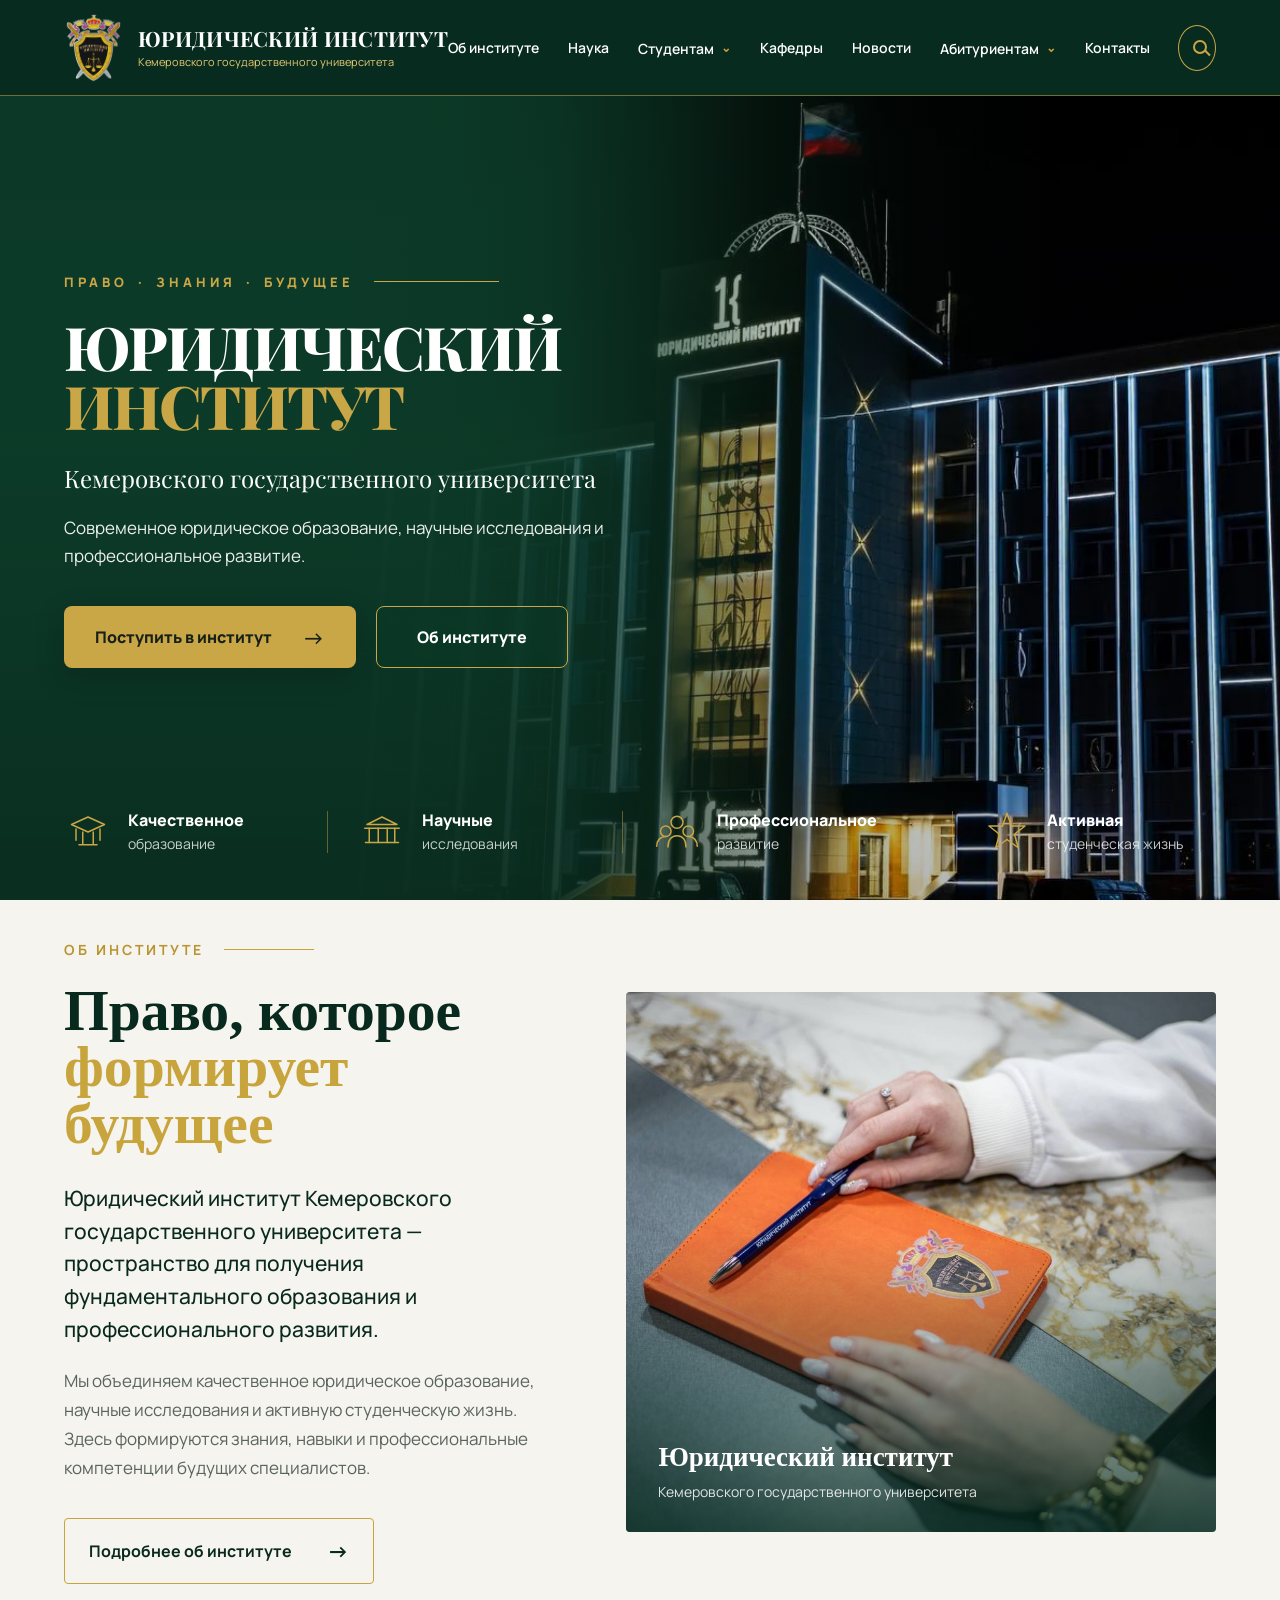
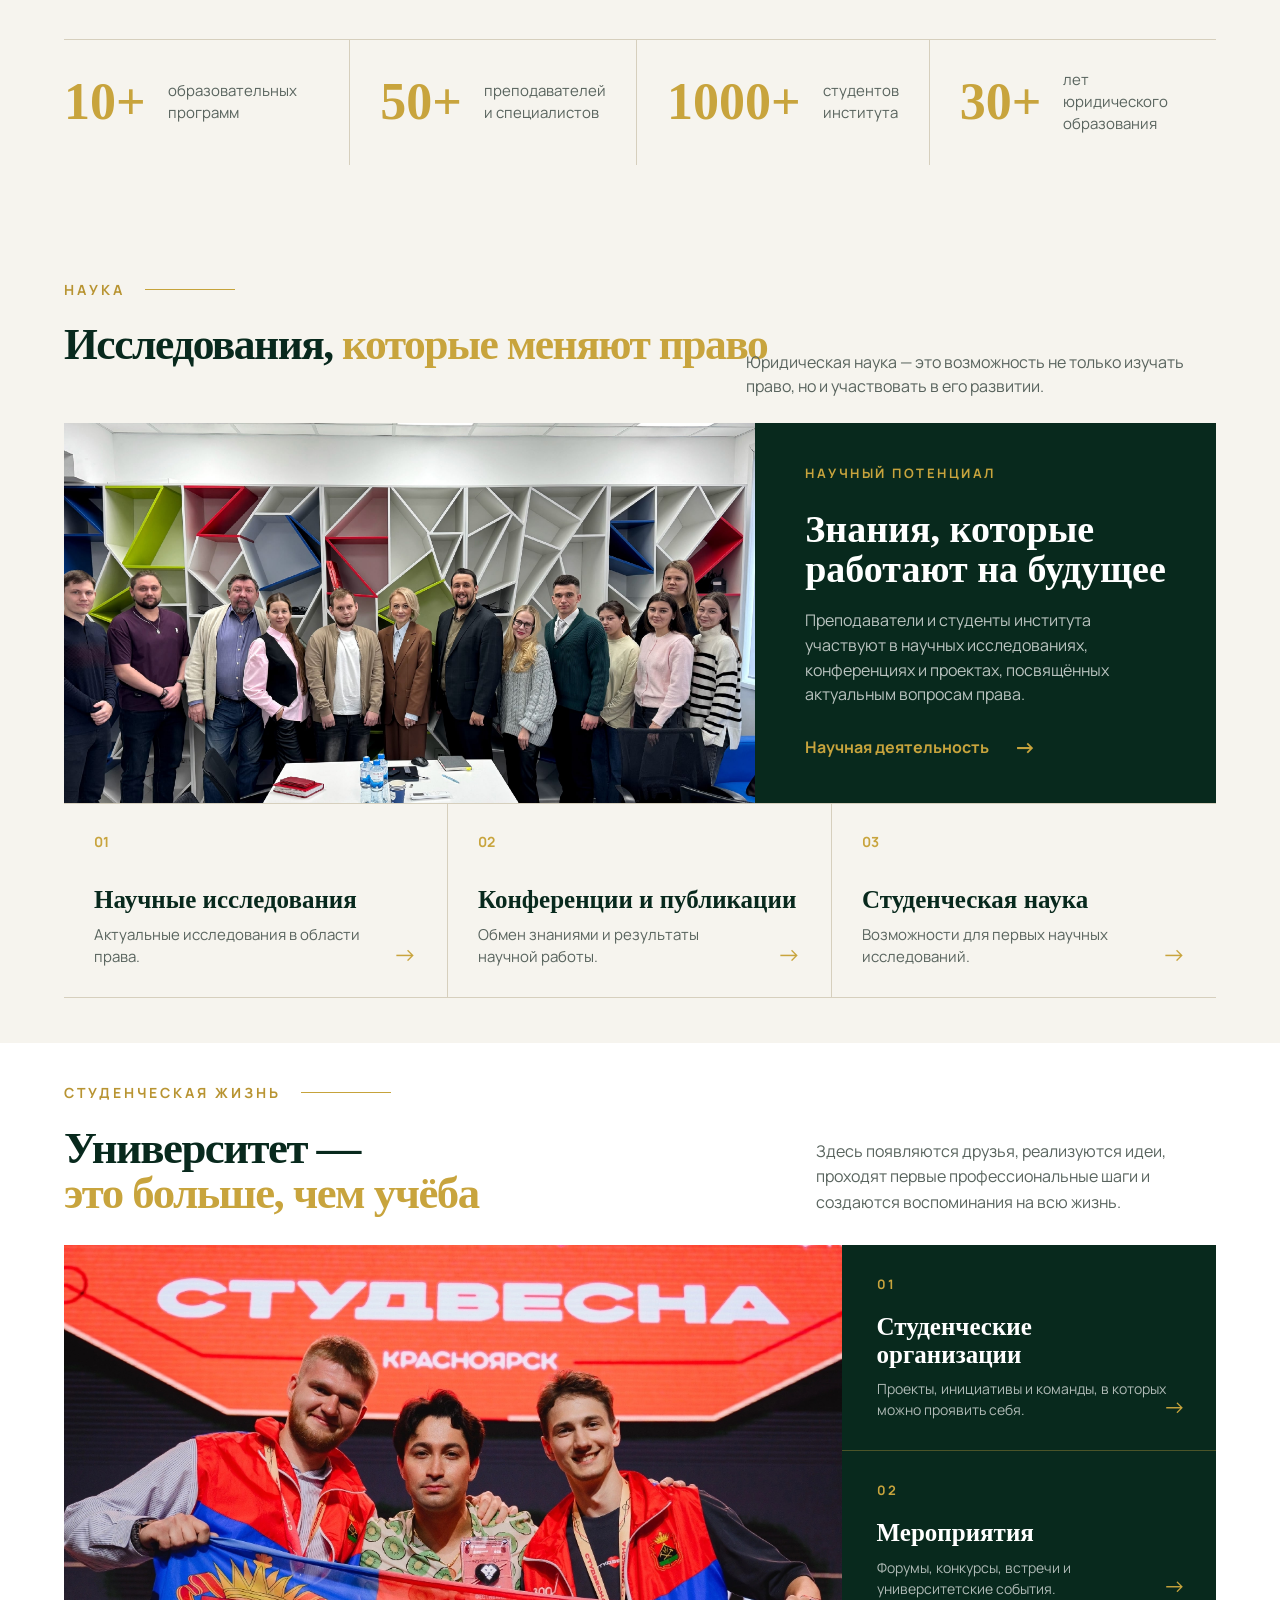
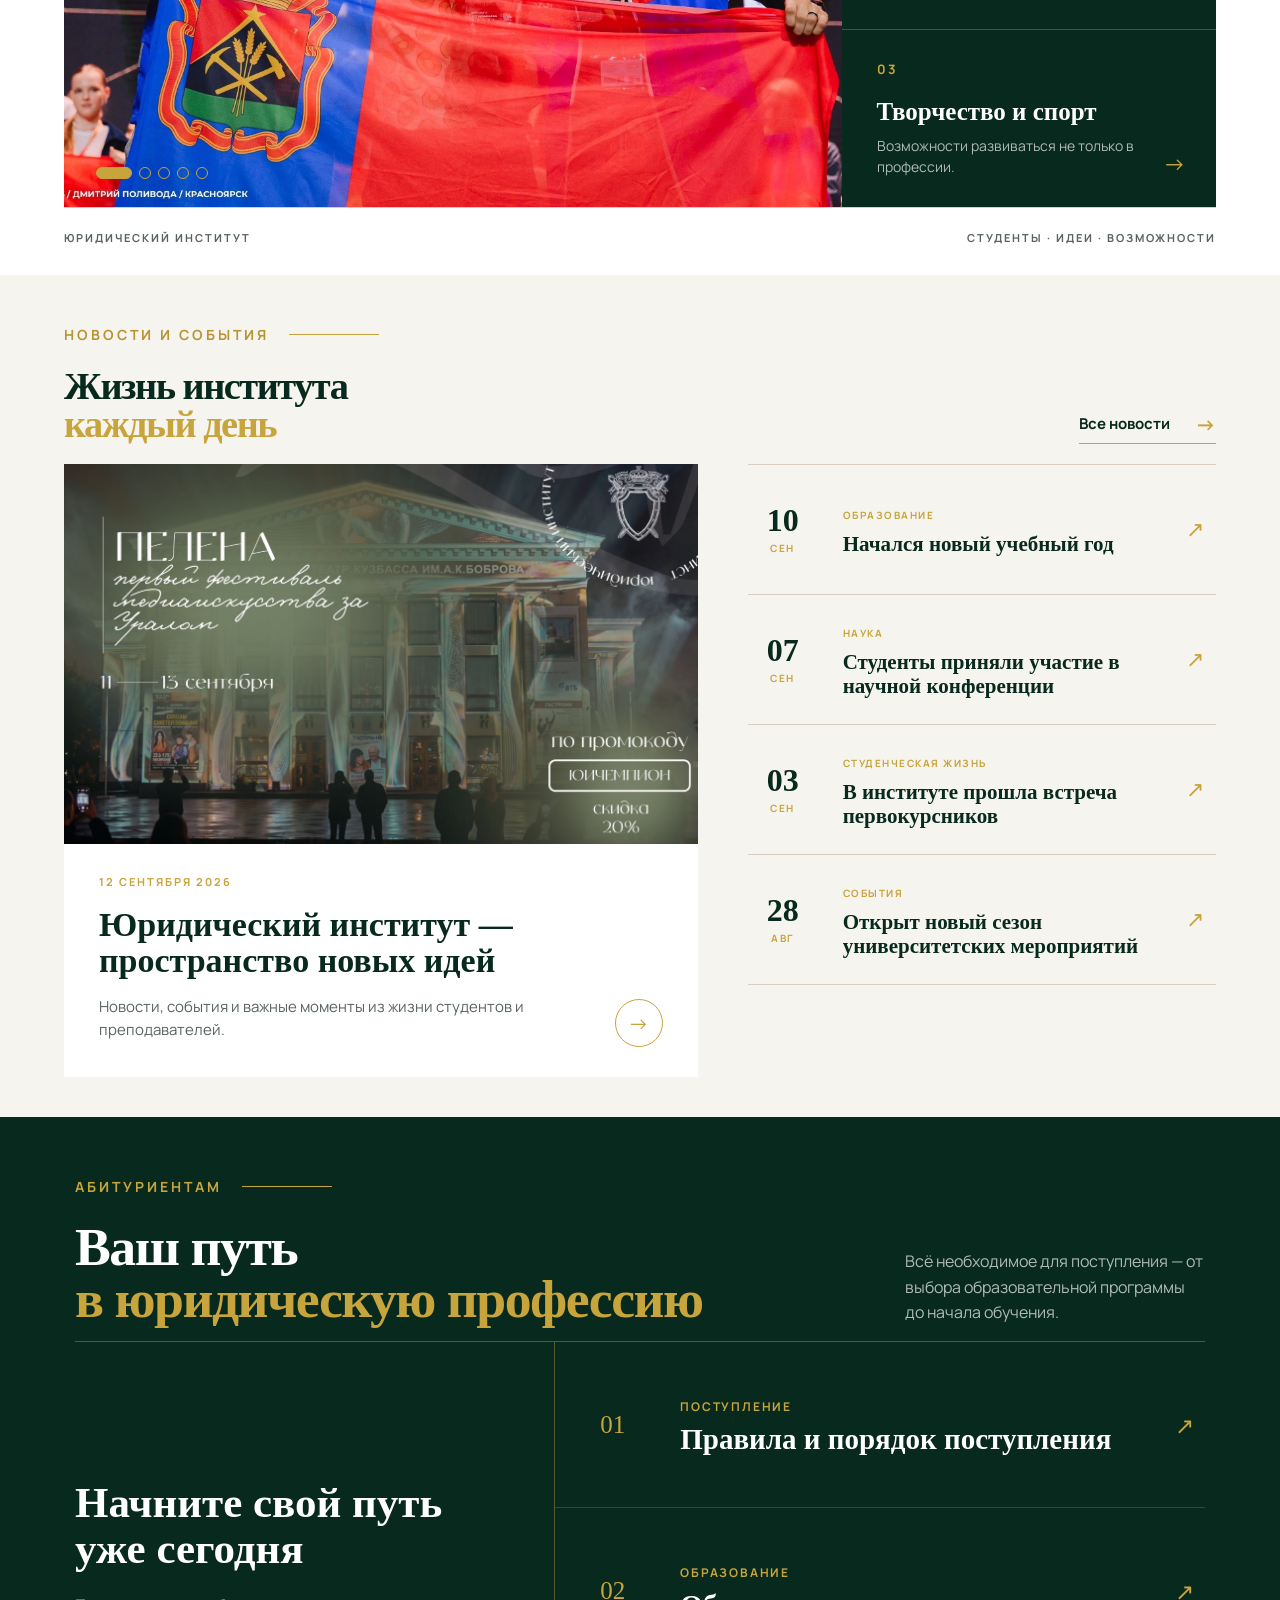
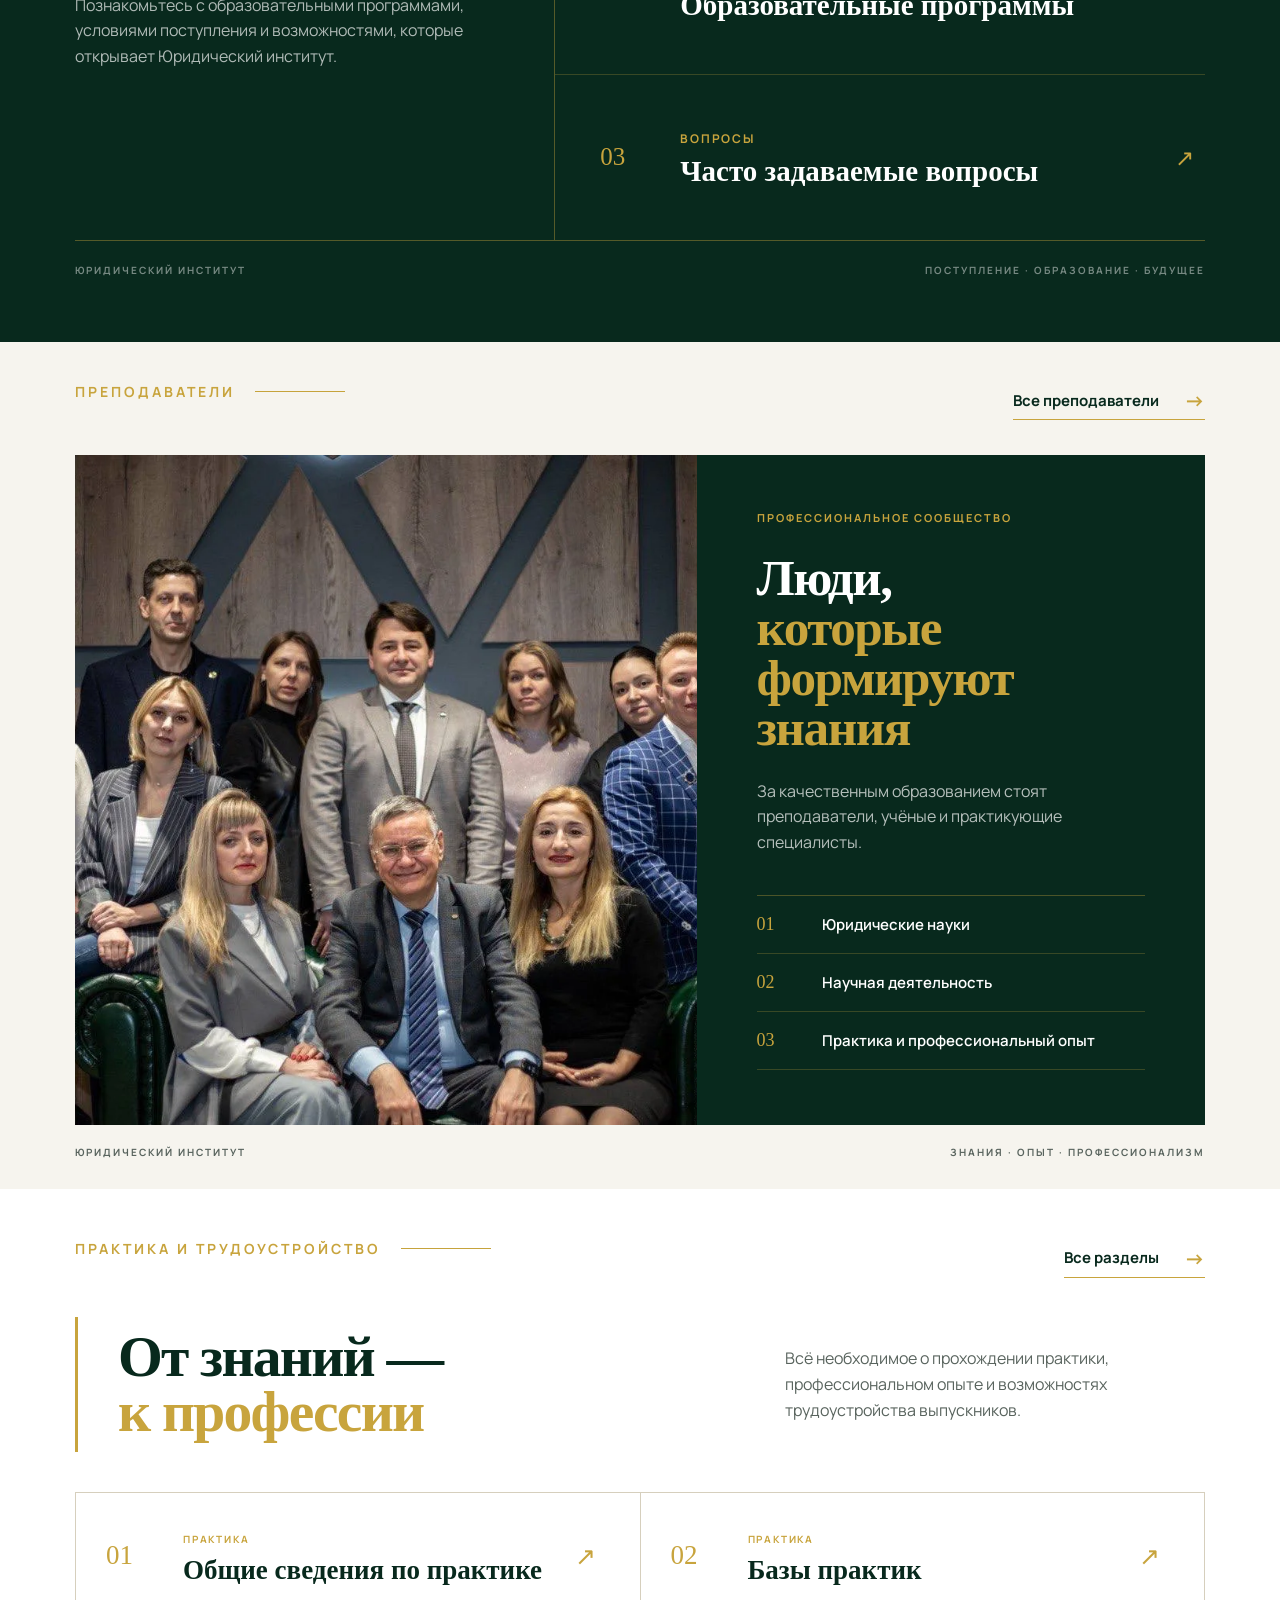
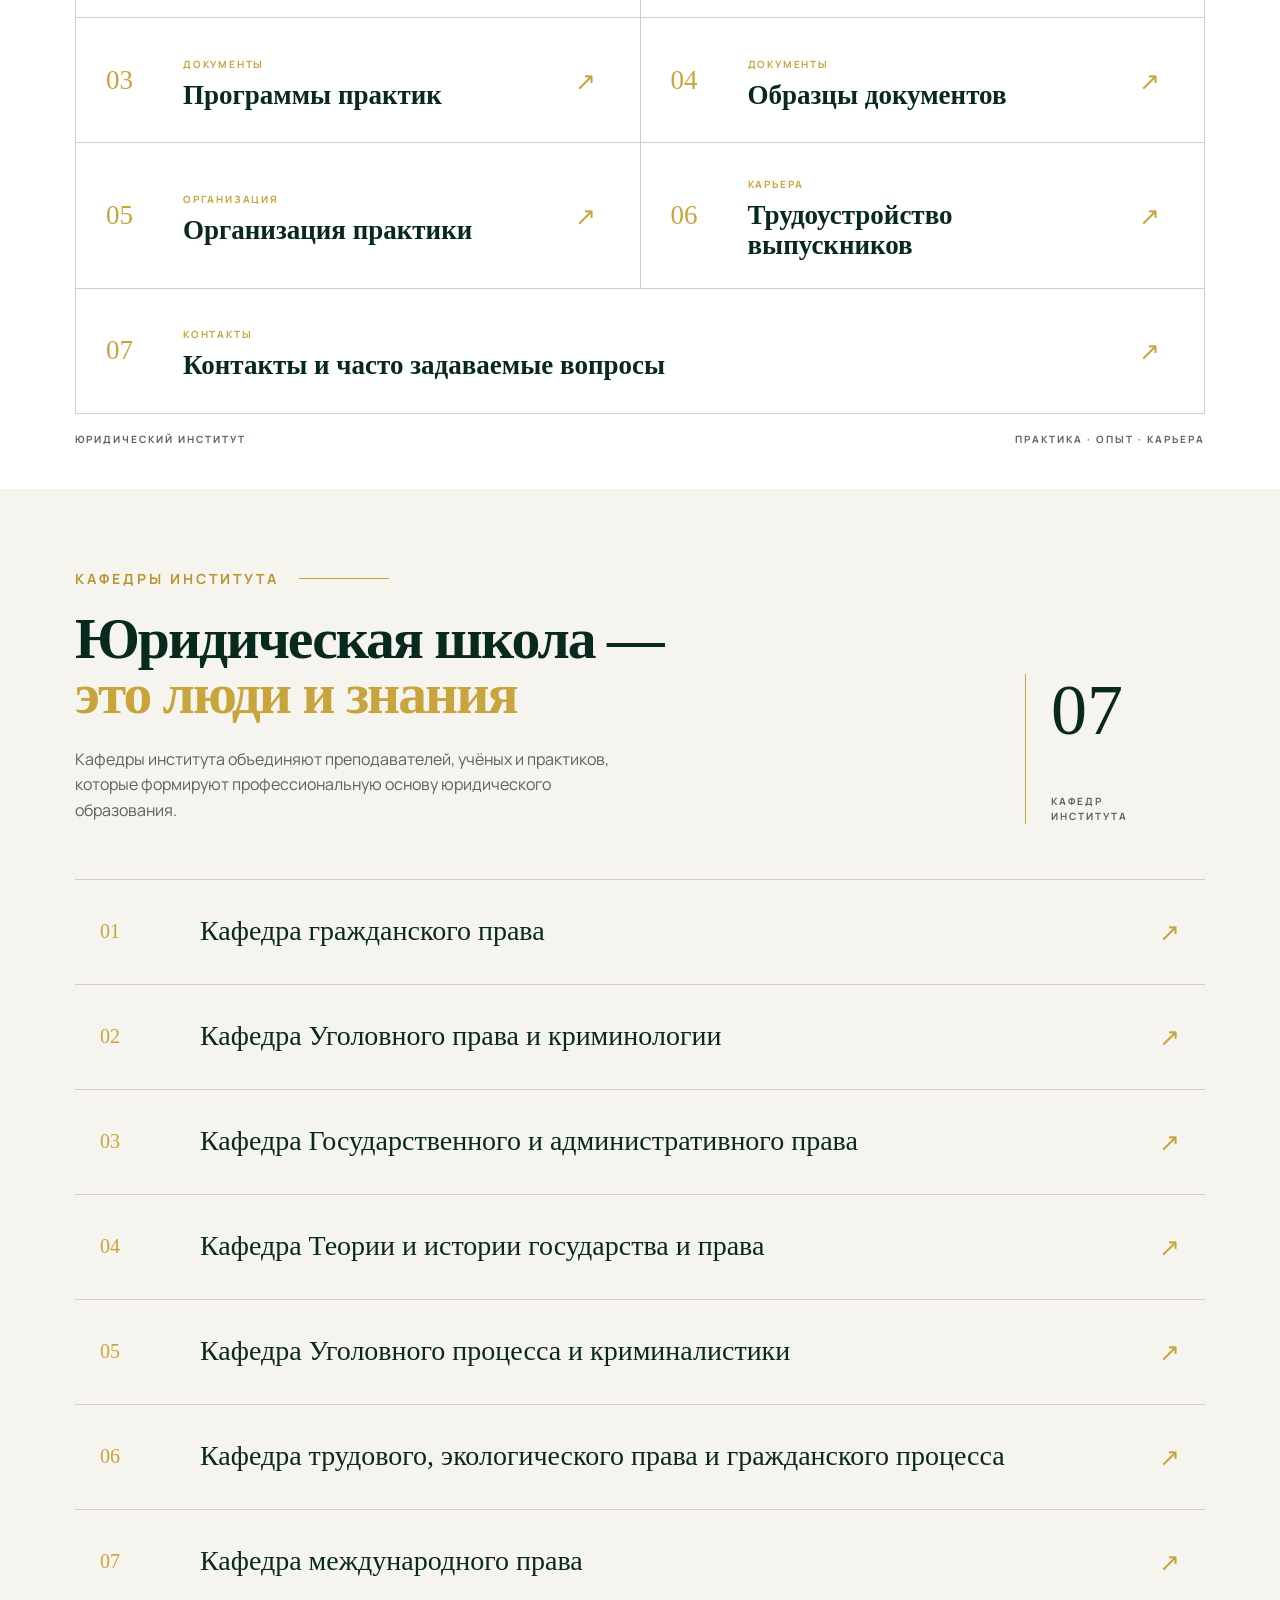
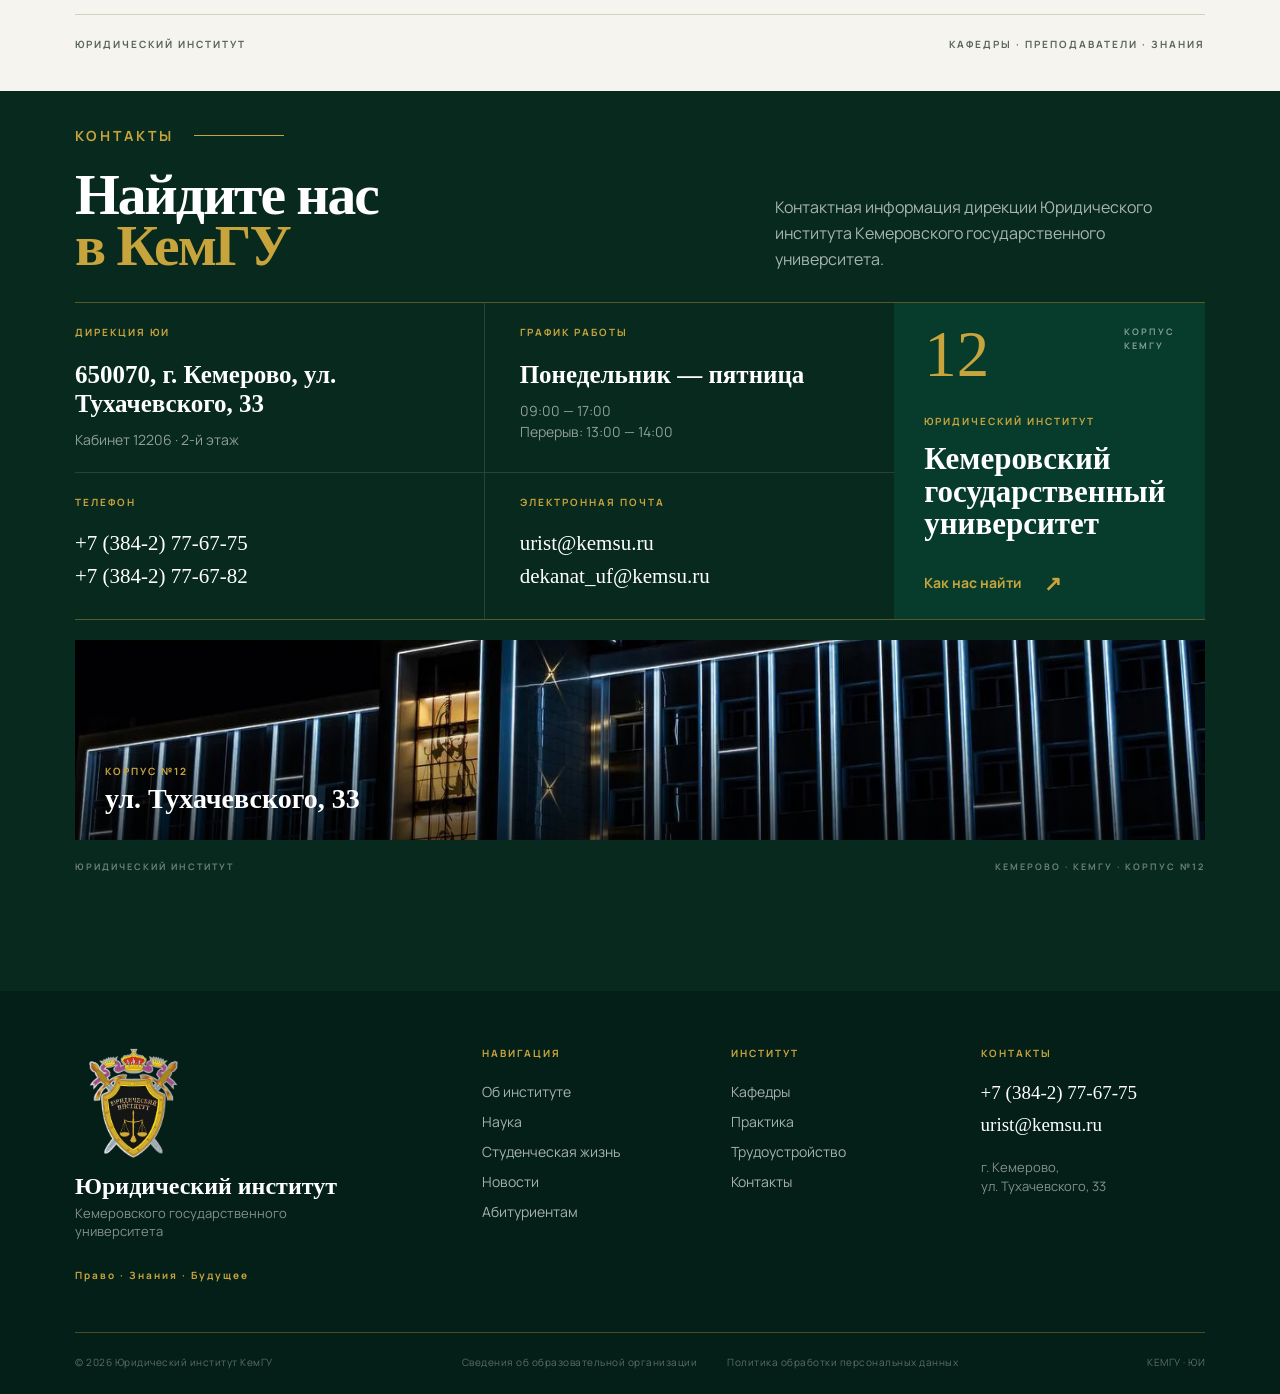
==== commit 0ab452fc: "Update index.html from current site archive" ====
--- a/index.html
+++ b/index.html
@@ -127,7 +127,7 @@
             <span>→</span>
         </a>
 
-        <a href="applicants.html#rules">
+        <a href="admission-rules.html">
             Правила и порядок поступления
             <span>→</span>
         </a>
@@ -1067,7 +1067,7 @@
 
             <div class="applicants-links">
 
-                <a href="applicants.html#rules" class="applicants-link">
+                <a href="admission-rules.html" class="applicants-link">
                     <span class="applicants-link-number">01</span>
 
                     <div>
@@ -1124,13 +1124,13 @@
     </div>
 </section>
 
-<section class="teachers">
+<section class="teachers" id="teachers">
     <div class="teachers-container">
 
         <div class="teachers-header">
             <div class="section-label">ПРЕПОДАВАТЕЛИ</div>
 
-            <a href="#" class="teachers-all">
+            <a href="index.html#teachers" class="teachers-all">
                 Все преподаватели <span>→</span>
             </a>
         </div>
@@ -1596,120 +1596,57 @@
 </section>
 
 <footer class="footer">
-
     <div class="footer-container">
-
         <div class="footer-main">
-
-            <!-- Бренд -->
-
             <div class="footer-brand">
-
                 <div class="footer-logo">
-    <img src="images/emblem.png" alt="Герб Юридического института">
+                    <img src="images/emblem.png" alt="Герб Юридического института">
+                </div>
+
+                <div class="footer-brand-text">
+                    <strong>Юридический институт</strong>
+                    <span>Кемеровского государственного университета</span>
+                </div>
+
+                <p>Право · Знания · Будущее</p>
+            </div>
+
+            <div class="footer-column">
+                <span class="footer-title">НАВИГАЦИЯ</span>
+                <a href="index.html#about">Об институте</a>
+                <a href="index.html#science">Наука</a>
+                <a href="index.html#students">Студенческая жизнь</a>
+                <a href="index.html#news">Новости</a>
+                <a href="applicants.html">Абитуриентам</a>
+            </div>
+
+           <div class="footer-column">
+    <span class="footer-title">ИНСТИТУТ</span>
+    <a href="index.html#departments">Кафедры</a>
+    <a href="index.html#practice">Практика</a>
+    <a href="index.html#practice">Трудоустройство</a>
+    <a href="index.html#contacts">Контакты</a>
 </div>
 
-                <div class="footer-brand-text">
-
-                    <strong>
-                        Юридический институт
-                    </strong>
-
-                    <span>
-                        Кемеровского государственного
-                        университета
-                    </span>
-
-                </div>
-
-                <p>
-                    Право · Знания · Будущее
-                </p>
-
-            </div>
-
-
-            <!-- Навигация -->
-
-            <div class="footer-column">
-
-                <span class="footer-title">
-                    НАВИГАЦИЯ
-                </span>
-
-                <a href="#">Об институте</a>
-                <a href="#">Образование</a>
-                <a href="#">Наука</a>
-                <a href="#">Студенческая жизнь</a>
-                <a href="#">Новости</a>
-
-            </div>
-
-
-            <!-- Институт -->
-
-            <div class="footer-column">
-
-                <span class="footer-title">
-                    ИНСТИТУТ
-                </span>
-
-                <a href="#">Преподаватели</a>
-                <a href="#">Кафедры</a>
-                <a href="#">Практика</a>
-                <a href="#">Трудоустройство</a>
-                <a href="#">Контакты</a>
-
-            </div>
-
-
-            <!-- Контакты -->
-
             <div class="footer-contact">
-
-                <span class="footer-title">
-                    КОНТАКТЫ
-                </span>
-
-                <a href="tel:+73842776775">
-                    +7 (384-2) 77-67-75
-                </a>
-
-                <a href="mailto:urist@kemsu.ru">
-                    urist@kemsu.ru
-                </a>
-
-                <p>
-                    г. Кемерово,<br>
-                    ул. Тухачевского, 33
-                </p>
-
-            </div>
-
-        </div>
-
-
-        <!-- Нижняя строка -->
+                <span class="footer-title">КОНТАКТЫ</span>
+                <a href="tel:+73842776775">+7 (384-2) 77-67-75</a>
+                <a href="mailto:urist@kemsu.ru">urist@kemsu.ru</a>
+                <p>г. Кемерово,<br>ул. Тухачевского, 33</p>
+            </div>
+        </div>
 
         <div class="footer-bottom">
-
-            <span>
-                © 2026 Юридический институт КемГУ
-            </span>
+            <span>© 2026 Юридический институт КемГУ</span>
 
             <div class="footer-bottom-links">
-                <a href="#">Сведения об образовательной организации</a>
-                <a href="#">Политика конфиденциальности</a>
-            </div>
-
-            <span>
-                КЕМГУ · ЮИ
-            </span>
-
-        </div>
-
+                <a href="https://kemsu.ru/sveden/common/" target="_blank" rel="noopener noreferrer">Сведения об образовательной организации</a>
+                <a href="https://jcenter.kemsu.ru/ru/nauka/personal_agreement/" target="_blank" rel="noopener noreferrer">Политика обработки персональных данных</a>
+            </div>
+
+            <span>КЕМГУ · ЮИ</span>
+        </div>
     </div>
-
 </footer>
 </body>
 
